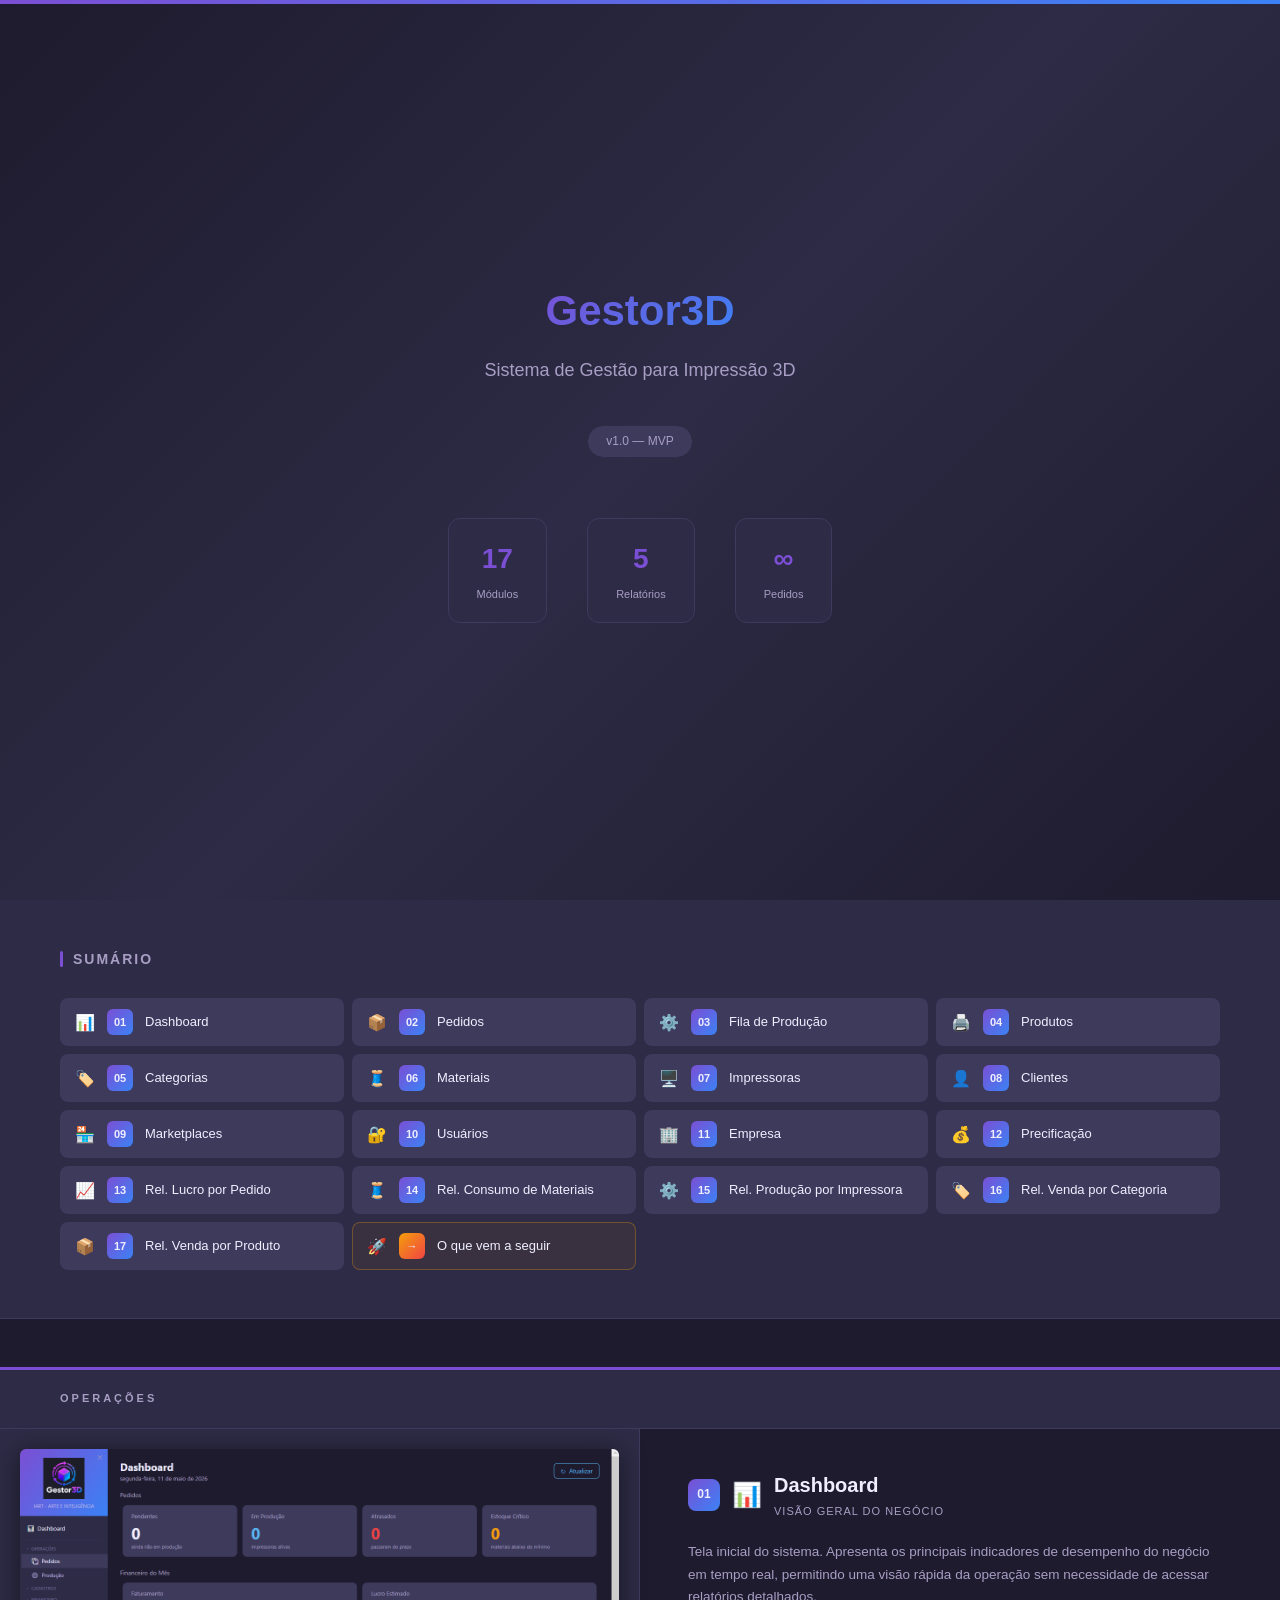
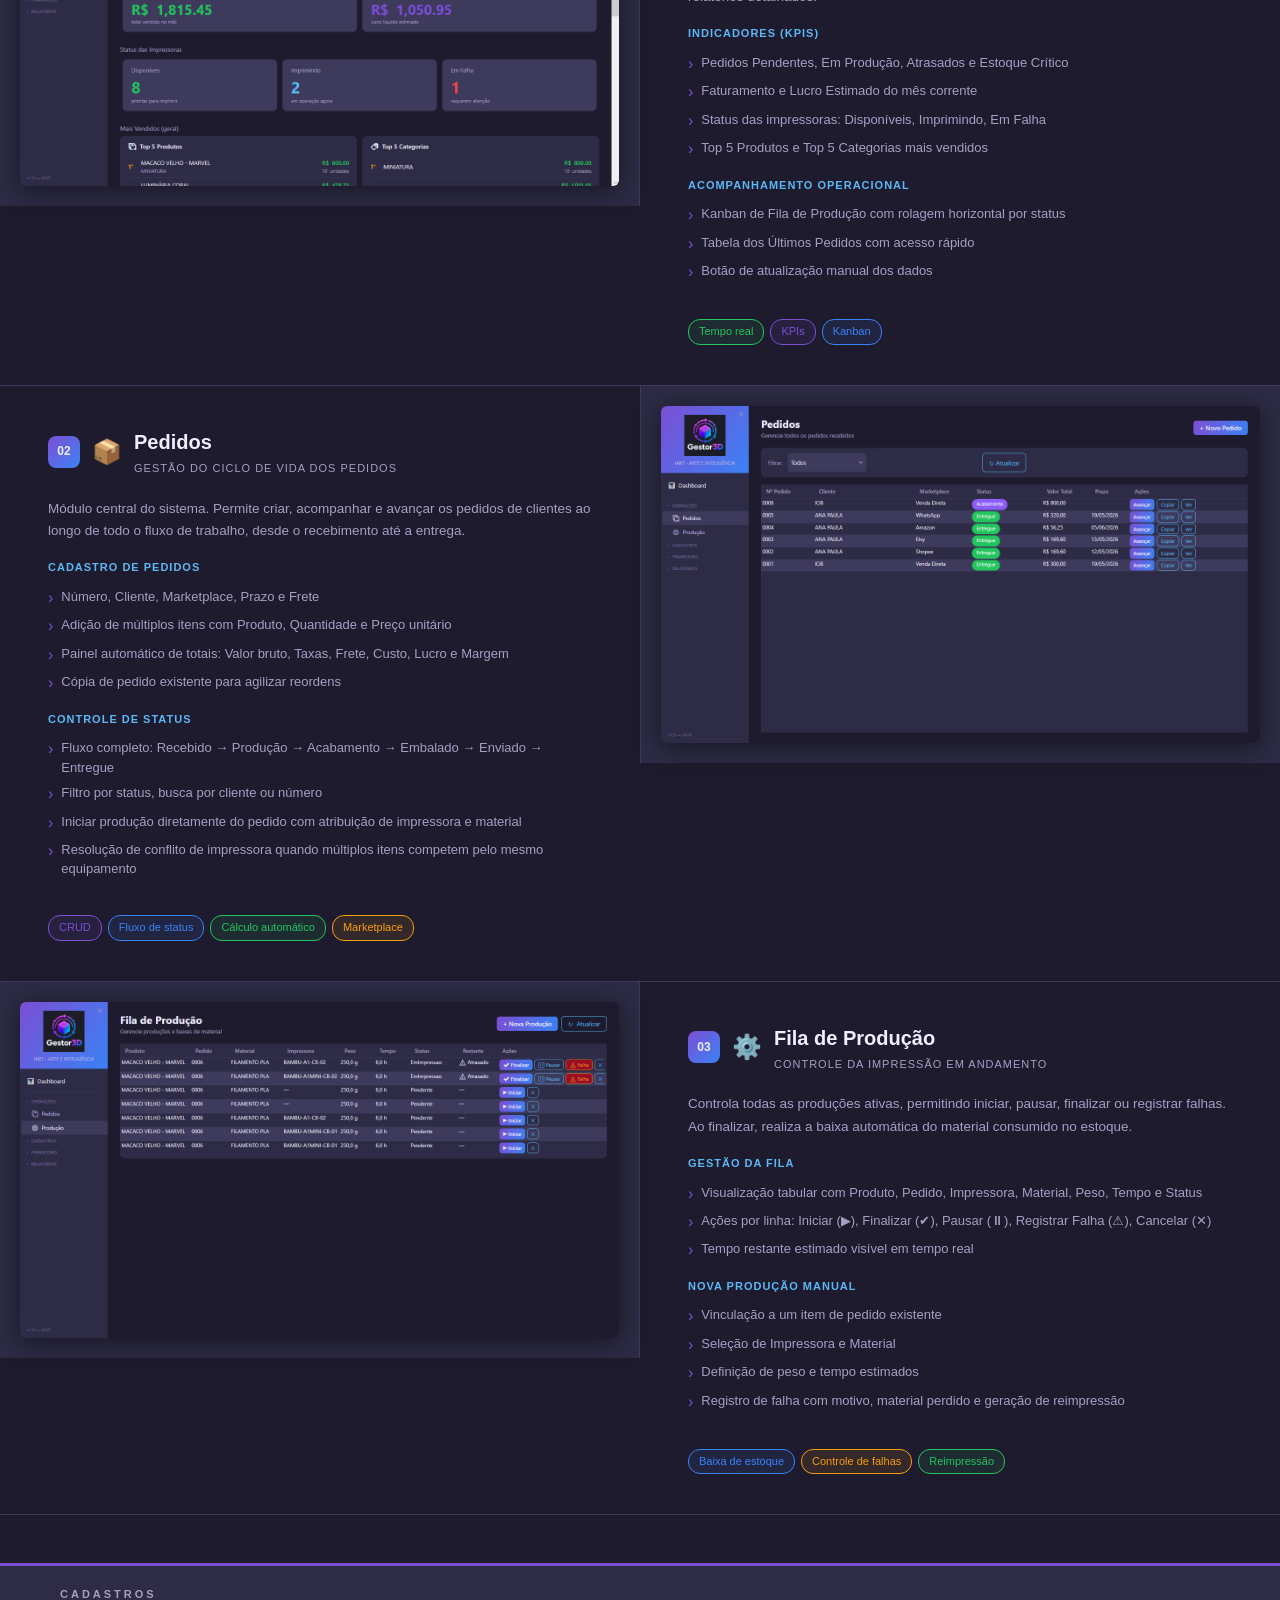
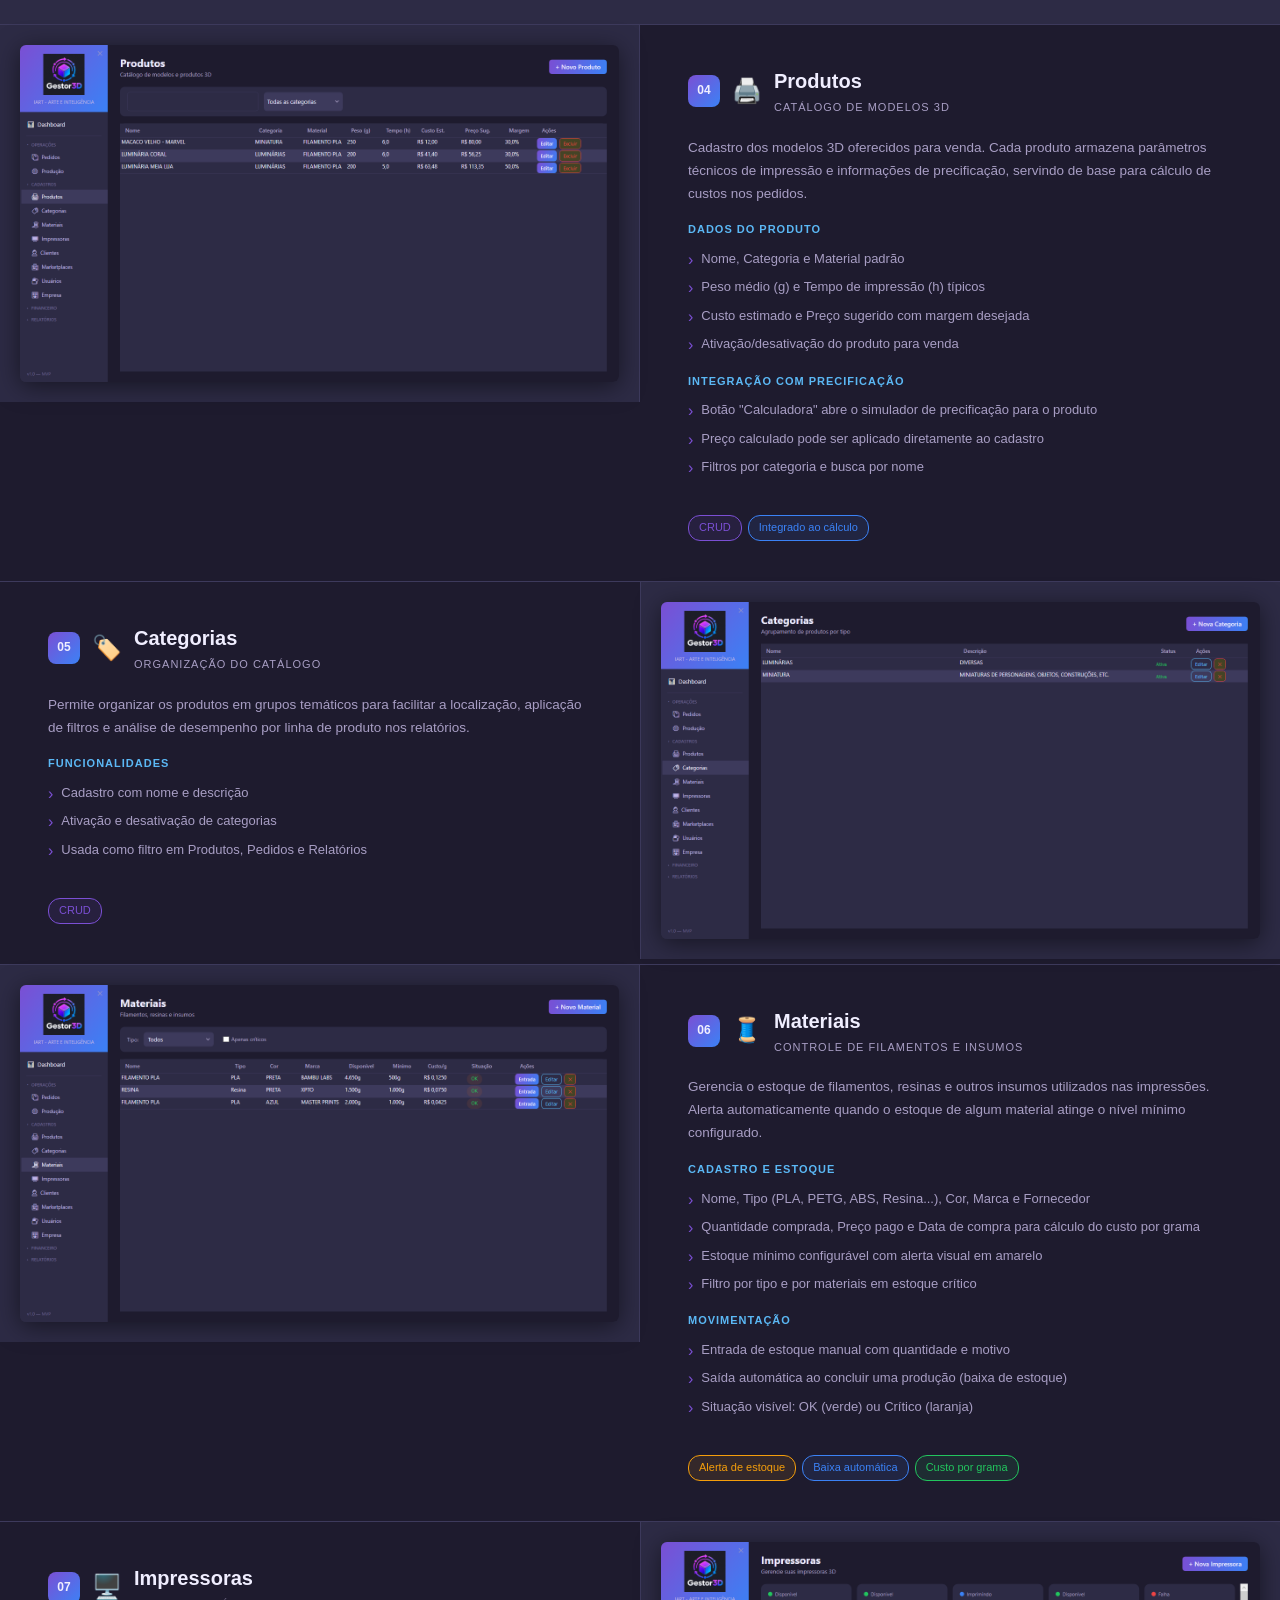
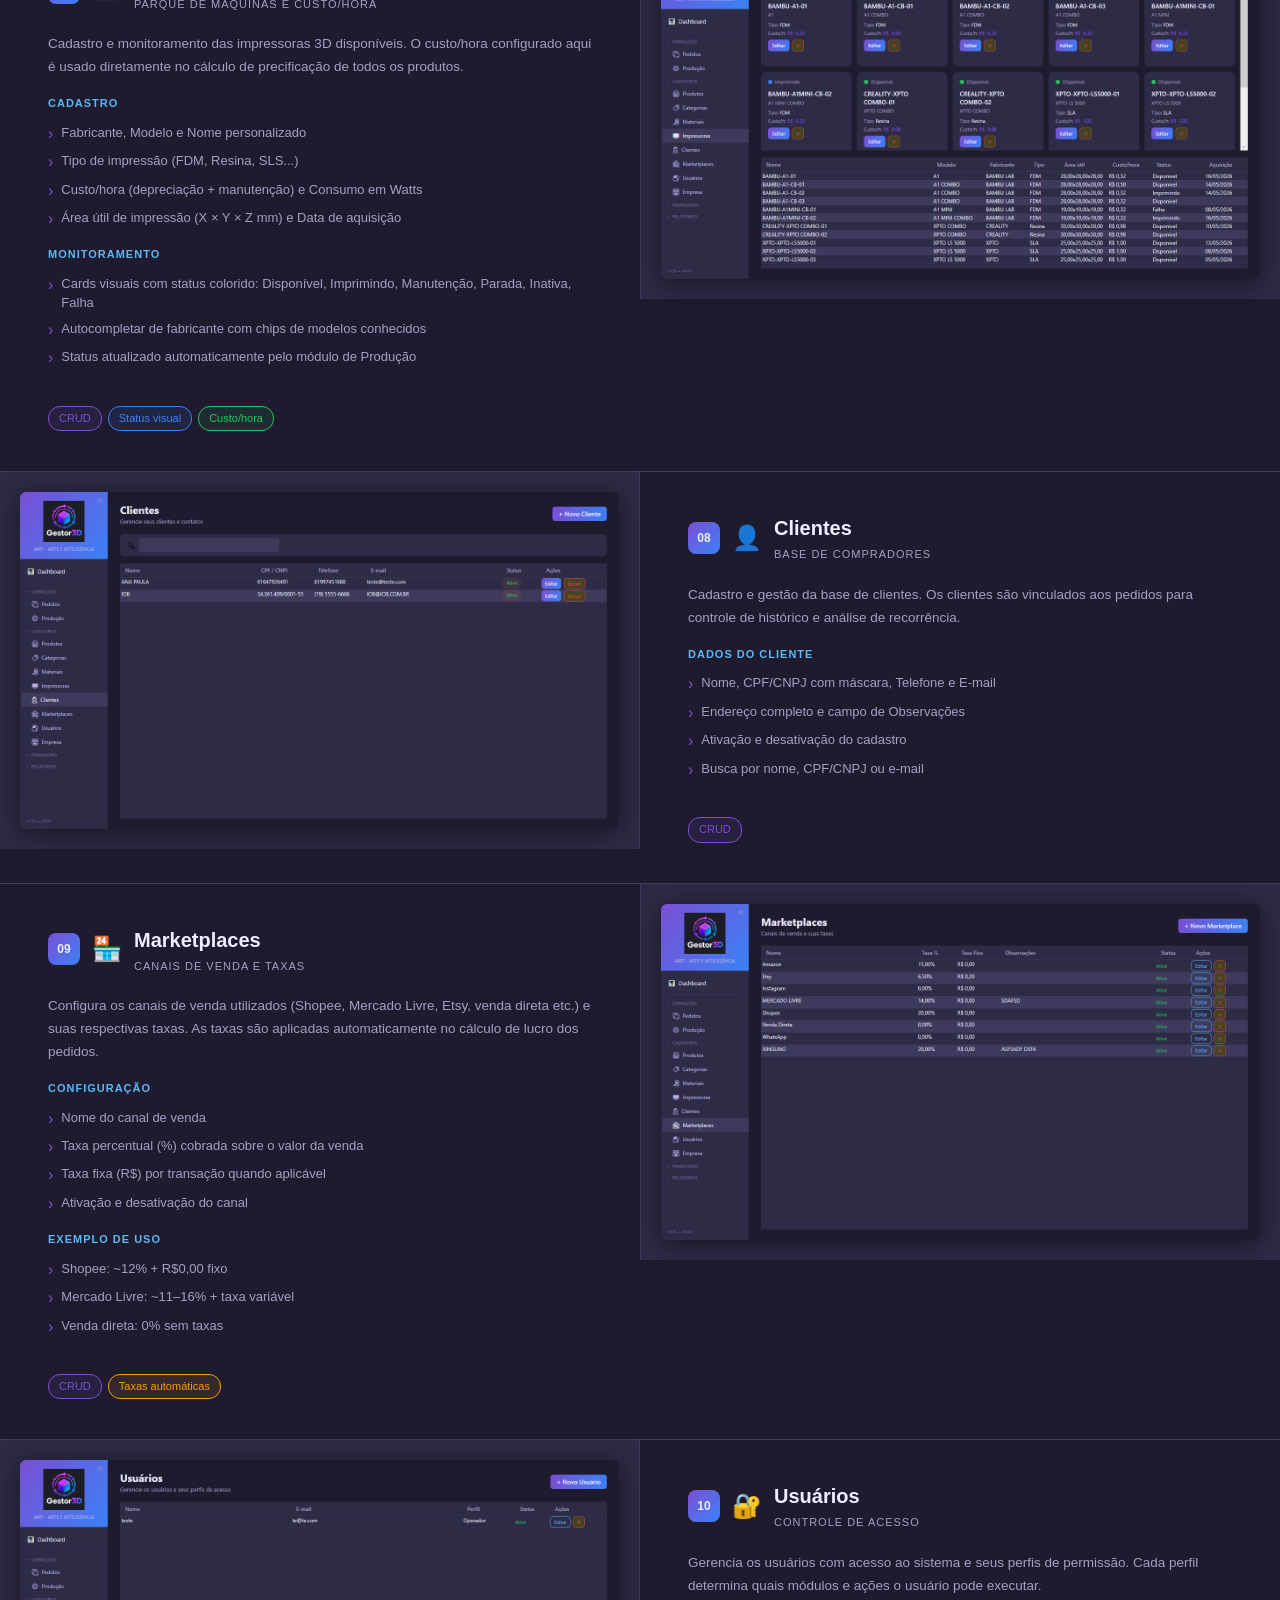
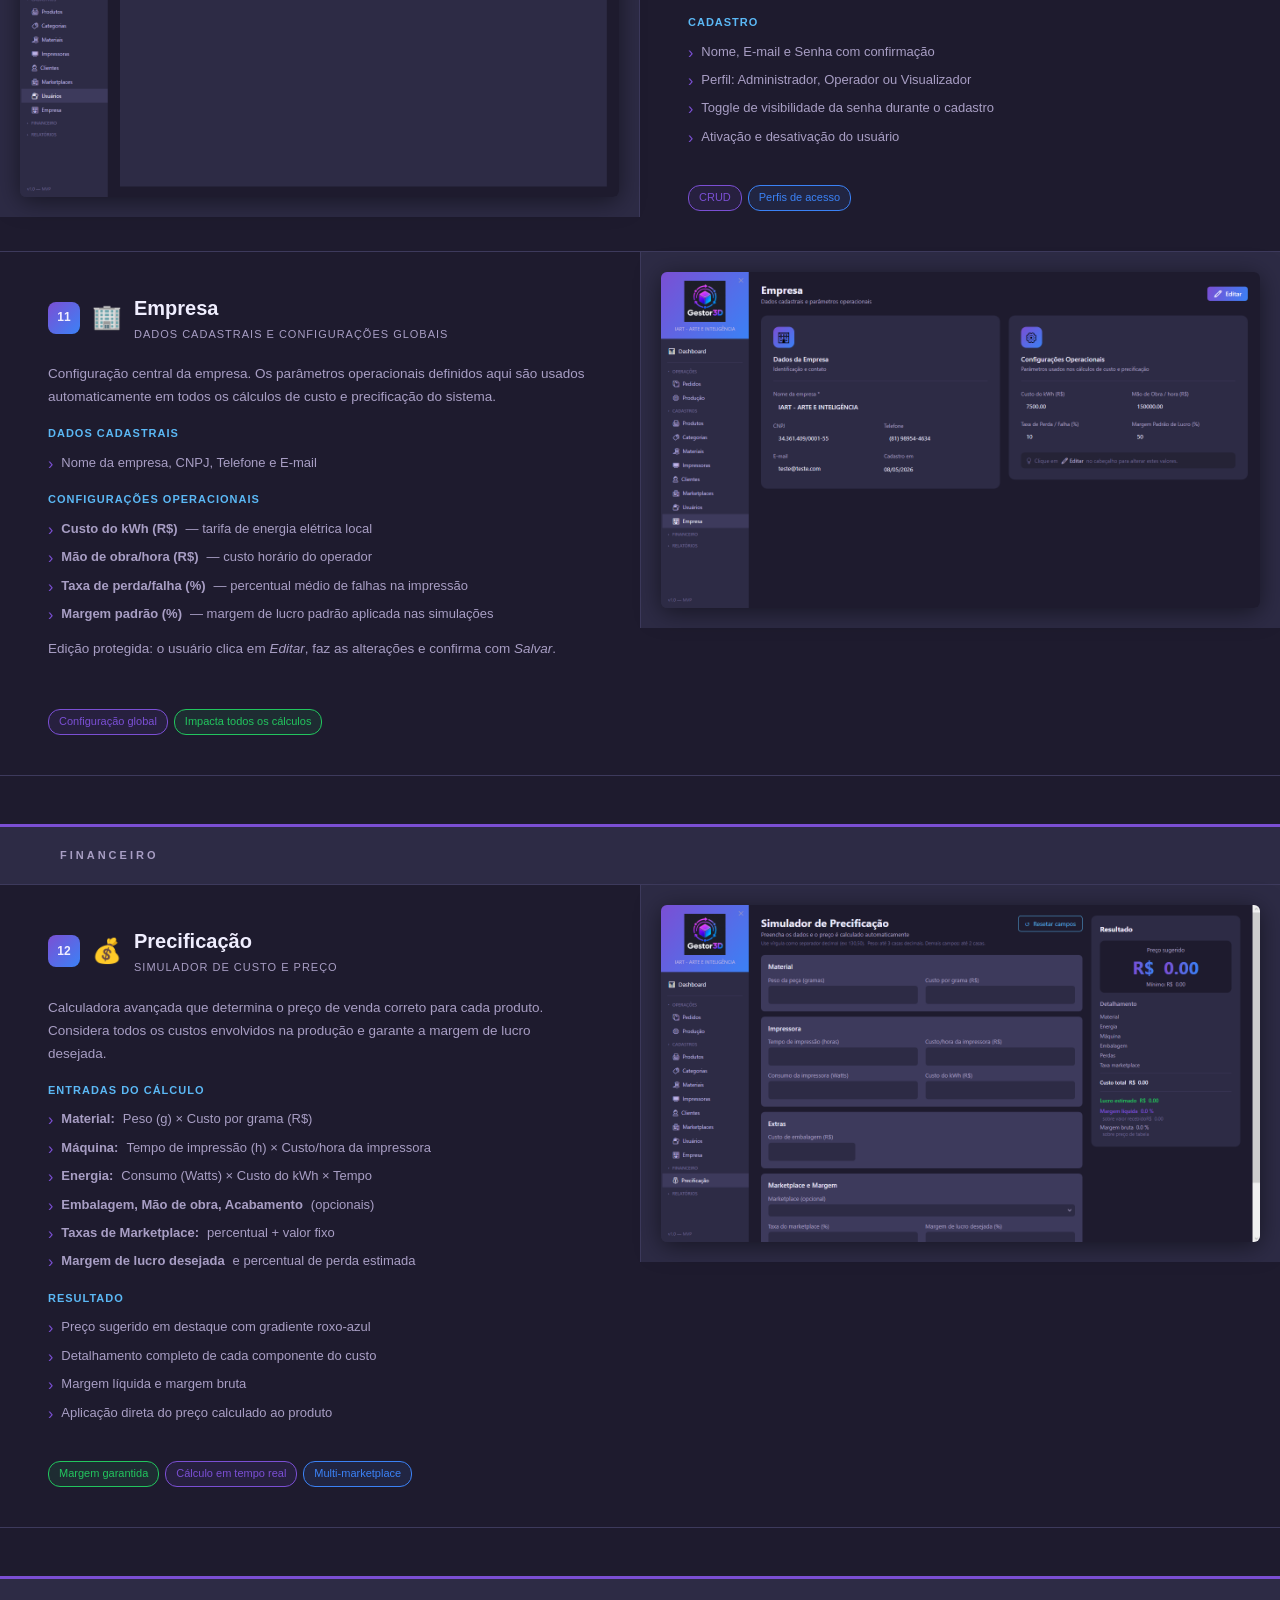
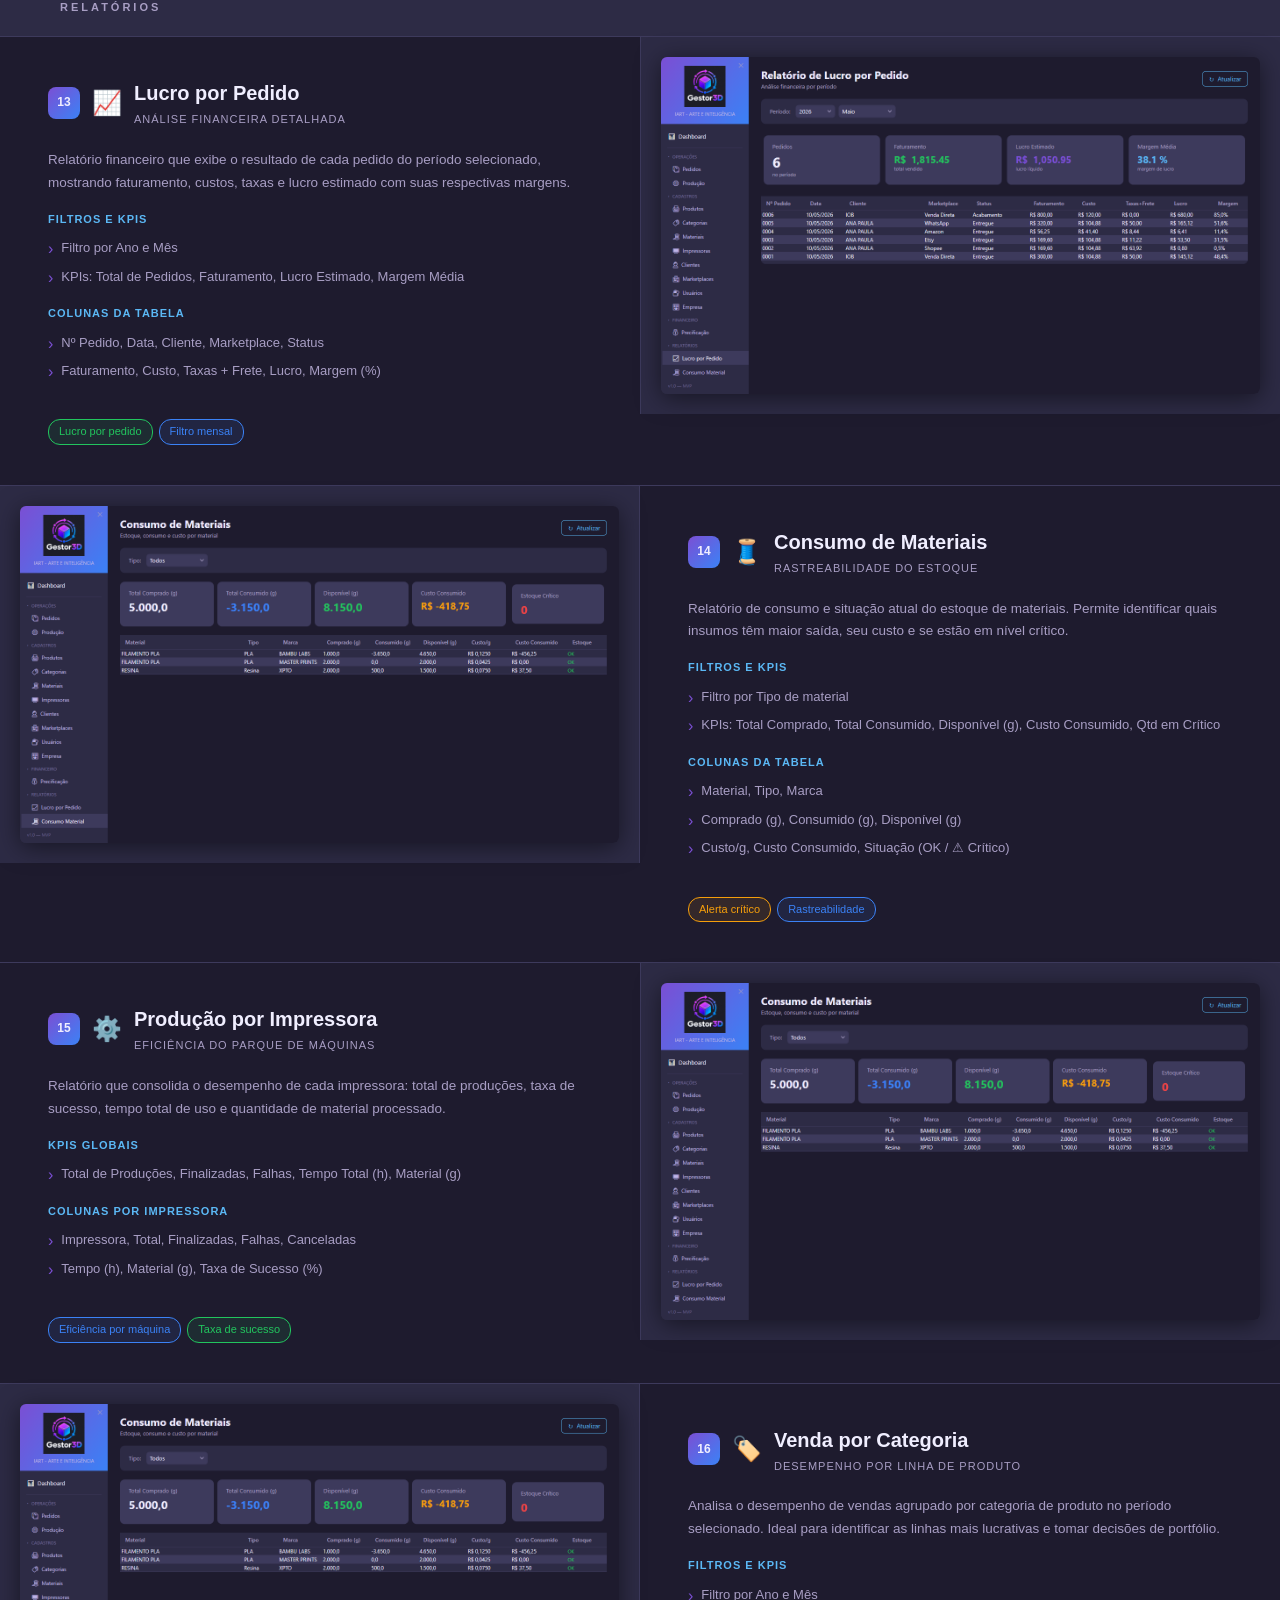
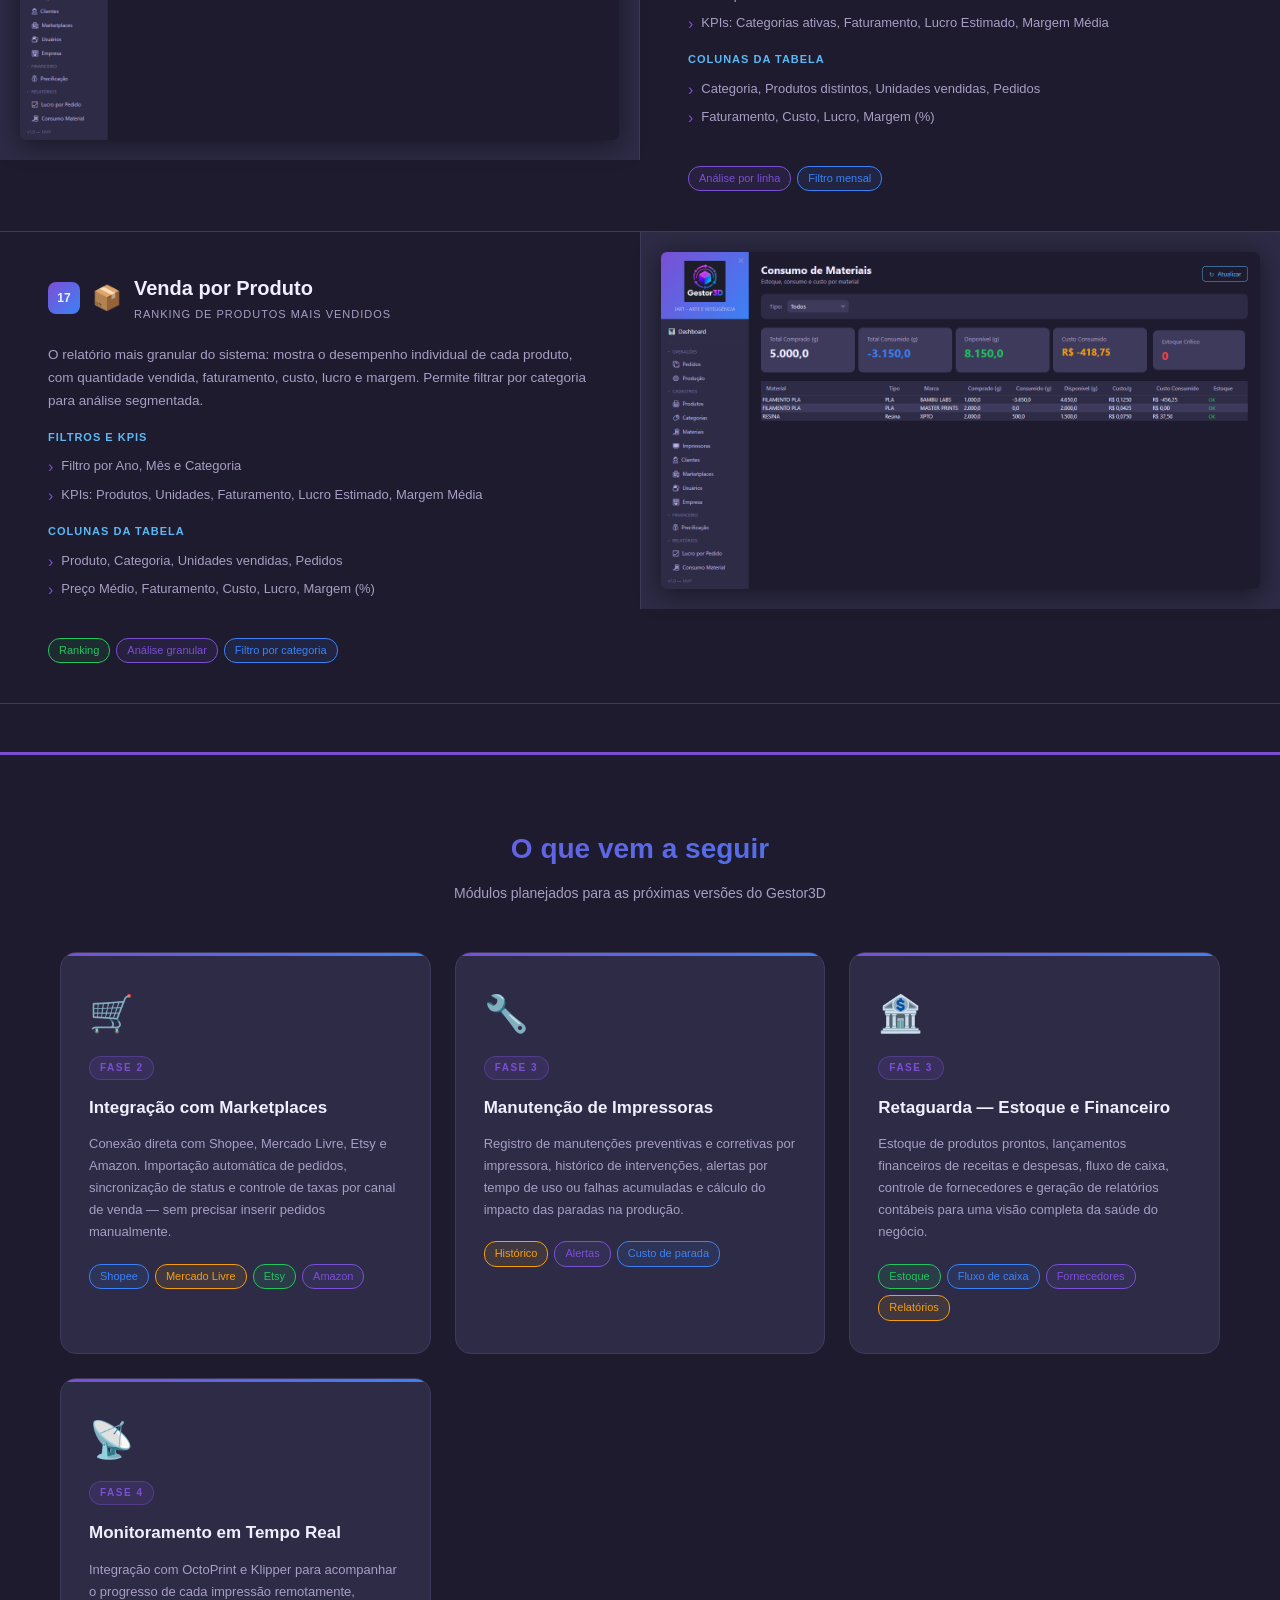
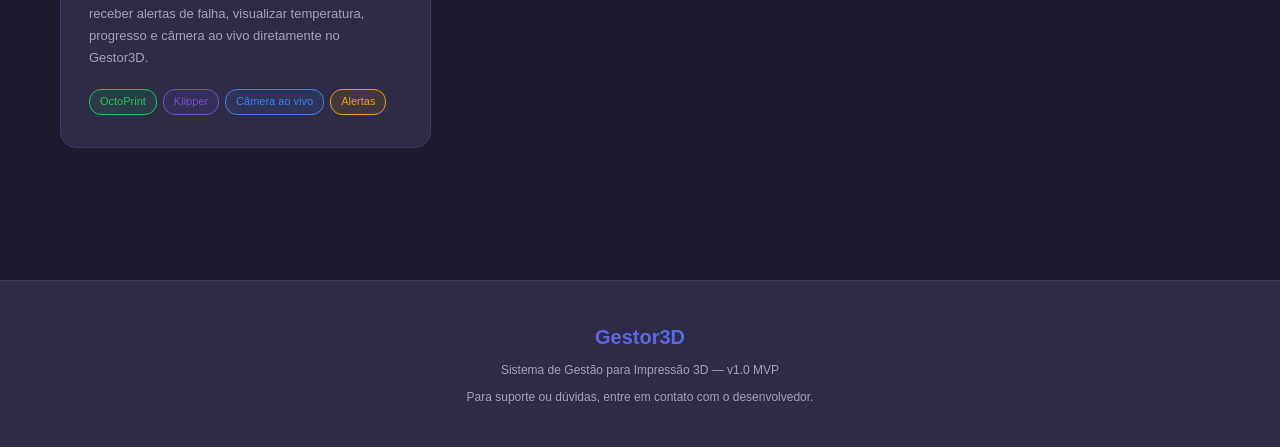
==== index.html @ da64be9b "Mudança do nome" ====
<!DOCTYPE html>
<html lang="pt-BR">
<head>
<meta charset="UTF-8"/>
<meta name="viewport" content="width=device-width, initial-scale=1.0"/>
<title>Manual do Usuário — Gestor3D</title>
<style>
  :root {
    --bg-dark:   #1E1B2E;
    --bg-panel:  #2D2B45;
    --bg-card:   #3D3A5C;
    --primary:   #7B4FD4;
    --secondary: #3B82F6;
    --accent:    #5BB8F5;
    --text:      #F0EEFF;
    --muted:     #A89EC4;
    --success:   #22C55E;
    --warning:   #F59E0B;
    --danger:    #EF4444;
  }
  * { box-sizing: border-box; margin: 0; padding: 0; }
  body {
    background: var(--bg-dark);
    color: var(--text);
    font-family: 'Segoe UI', Tahoma, Geneva, Verdana, sans-serif;
    font-size: 14px;
    line-height: 1.6;
  }

  /* ── CAPA ── */
  .capa {
    min-height: 100vh;
    display: flex;
    flex-direction: column;
    align-items: center;
    justify-content: center;
    text-align: center;
    background: linear-gradient(135deg, #1E1B2E 0%, #2D2B45 50%, #1E1B2E 100%);
    padding: 60px 40px;
    position: relative;
    overflow: hidden;
  }
  .capa::before {
    content: '';
    position: absolute;
    top: 0; left: 0; right: 0;
    height: 4px;
    background: linear-gradient(90deg, var(--primary), var(--secondary));
  }
  .capa-logo {
    width: 160px;
    margin-bottom: 32px;
    filter: drop-shadow(0 0 24px rgba(123,79,212,0.5));
  }
  .capa h1 {
    font-size: 42px;
    font-weight: 800;
    background: linear-gradient(135deg, var(--primary), var(--secondary));
    -webkit-background-clip: text;
    -webkit-text-fill-color: transparent;
    background-clip: text;
    margin-bottom: 12px;
  }
  .capa .subtitulo {
    font-size: 18px;
    color: var(--muted);
    margin-bottom: 40px;
  }
  .capa .versao {
    display: inline-block;
    background: var(--bg-card);
    border: 1px solid var(--bg-panel);
    padding: 6px 18px;
    border-radius: 20px;
    font-size: 12px;
    color: var(--muted);
    margin-bottom: 60px;
  }
  .capa-info {
    display: flex;
    gap: 40px;
    flex-wrap: wrap;
    justify-content: center;
  }
  .capa-badge {
    background: var(--bg-panel);
    border-radius: 12px;
    padding: 18px 28px;
    text-align: center;
    border: 1px solid var(--bg-card);
  }
  .capa-badge .num { font-size: 28px; font-weight: 800; color: var(--primary); }
  .capa-badge .desc { font-size: 11px; color: var(--muted); margin-top: 4px; }

  /* ── SUMÁRIO ── */
  .sumario {
    background: var(--bg-panel);
    padding: 48px 60px;
    border-bottom: 1px solid var(--bg-card);
  }
  .sumario h2 {
    font-size: 14px;
    letter-spacing: 2px;
    color: var(--muted);
    text-transform: uppercase;
    margin-bottom: 28px;
    display: flex;
    align-items: center;
    gap: 10px;
  }
  .sumario h2::before {
    content: '';
    display: inline-block;
    width: 3px;
    height: 16px;
    background: var(--primary);
    border-radius: 2px;
  }
  .sumario-grid {
    display: grid;
    grid-template-columns: repeat(auto-fill, minmax(280px, 1fr));
    gap: 8px;
  }
  .sumario-item {
    display: flex;
    align-items: center;
    gap: 12px;
    padding: 10px 14px;
    border-radius: 8px;
    background: var(--bg-card);
    text-decoration: none;
    color: var(--text);
    font-size: 13px;
    transition: background 0.15s;
    border: 1px solid transparent;
  }
  .sumario-item:hover {
    background: #4A3F7A;
    border-color: var(--primary);
  }
  .sumario-proximo {
    border-color: rgba(245,158,11,0.3);
    background: rgba(245,158,11,0.06);
  }
  .sumario-proximo:hover {
    background: rgba(245,158,11,0.15);
    border-color: var(--warning);
  }
  .sumario-item .num {
    background: linear-gradient(135deg, var(--primary), var(--secondary));
    width: 26px; height: 26px;
    border-radius: 6px;
    display: flex;
    align-items: center;
    justify-content: center;
    font-size: 11px;
    font-weight: 700;
    flex-shrink: 0;
  }
  .sumario-item .icone { font-size: 16px; flex-shrink: 0; }

  /* ── SEÇÃO ── */
  .secao-titulo {
    background: var(--bg-panel);
    padding: 20px 60px;
    border-bottom: 1px solid var(--bg-card);
    border-top: 3px solid var(--primary);
    margin-top: 48px;
  }
  .secao-titulo h2 {
    font-size: 11px;
    letter-spacing: 3px;
    color: var(--muted);
    text-transform: uppercase;
  }

  /* ── MÓDULO ── */
  .modulo {
    display: grid;
    grid-template-columns: 1fr 1fr;
    gap: 0;
    border-bottom: 1px solid var(--bg-card);
    align-items: start;
  }
  .modulo:nth-child(even) {
    grid-template-columns: 1fr 1fr;
  }
  .modulo:nth-child(even) .modulo-img  { order: -1; }
  .modulo:nth-child(even) .modulo-desc { order: 1; }

  .modulo-desc {
    padding: 40px 48px;
    display: flex;
    flex-direction: column;
    justify-content: flex-start;
    background: var(--bg-dark);
  }
  .modulo-header {
    display: flex;
    align-items: center;
    gap: 12px;
    margin-bottom: 20px;
  }
  .modulo-num {
    background: linear-gradient(135deg, var(--primary), var(--secondary));
    width: 32px; height: 32px;
    border-radius: 8px;
    display: flex;
    align-items: center;
    justify-content: center;
    font-size: 12px;
    font-weight: 800;
    flex-shrink: 0;
  }
  .modulo-icone { font-size: 24px; }
  .modulo-titulo {
    font-size: 20px;
    font-weight: 700;
    color: var(--text);
  }
  .modulo-sub {
    font-size: 11px;
    color: var(--muted);
    letter-spacing: 1px;
    text-transform: uppercase;
    margin-top: 2px;
  }

  .desc-bloco { margin-bottom: 20px; }
  .desc-bloco p {
    color: var(--muted);
    font-size: 13.5px;
    line-height: 1.7;
    margin-bottom: 12px;
  }
  .desc-bloco h4 {
    font-size: 11px;
    letter-spacing: 1px;
    text-transform: uppercase;
    color: var(--accent);
    margin-bottom: 10px;
    margin-top: 16px;
  }
  .funcionalidades {
    display: flex;
    flex-direction: column;
    gap: 6px;
  }
  .func-item {
    display: flex;
    align-items: flex-start;
    gap: 8px;
    font-size: 13px;
    color: var(--muted);
    line-height: 1.5;
  }
  .func-item::before {
    content: '›';
    color: var(--primary);
    font-size: 16px;
    flex-shrink: 0;
    line-height: 1.4;
  }
  .tags {
    display: flex;
    flex-wrap: wrap;
    gap: 6px;
    margin-top: 16px;
  }
  .tag {
    background: var(--bg-card);
    border: 1px solid var(--bg-panel);
    padding: 3px 10px;
    border-radius: 12px;
    font-size: 11px;
    color: var(--muted);
  }
  .tag.verde { border-color: var(--success); color: var(--success); background: rgba(34,197,94,0.1); }
  .tag.roxo  { border-color: var(--primary); color: var(--primary); background: rgba(123,79,212,0.1); }
  .tag.azul  { border-color: var(--secondary); color: var(--secondary); background: rgba(59,130,246,0.1); }
  .tag.laranja { border-color: var(--warning); color: var(--warning); background: rgba(245,158,11,0.1); }

  .modulo-img {
    background: var(--bg-panel);
    display: flex;
    align-items: flex-start;
    justify-content: center;
    border-left: 1px solid var(--bg-card);
    position: relative;
    padding: 20px;
  }
  .modulo:nth-child(even) .modulo-img {
    border-left: none;
    border-right: 1px solid var(--bg-card);
  }
  .modulo-img img {
    width: 100%;
    height: auto;
    display: block;
    border-radius: 6px;
    box-shadow: 0 4px 24px rgba(0,0,0,0.5);
    transition: transform 0.3s;
  }
  .modulo-img:hover img { transform: scale(1.02); }
  .modulo-img .placeholder {
    display: flex;
    flex-direction: column;
    align-items: center;
    gap: 12px;
    color: var(--muted);
    font-size: 13px;
    padding: 40px;
    text-align: center;
  }
  .modulo-img .placeholder .icon { font-size: 48px; }

  /* ── PRÓXIMOS MÓDULOS ── */
  .roadmap {
    padding: 72px 60px;
    background: var(--bg-dark);
    border-top: 3px solid var(--primary);
    margin-top: 48px;
  }
  .roadmap-header {
    text-align: center;
    margin-bottom: 48px;
  }
  .roadmap-header h2 {
    font-size: 28px;
    font-weight: 800;
    background: linear-gradient(135deg, var(--primary), var(--secondary));
    -webkit-background-clip: text;
    -webkit-text-fill-color: transparent;
    background-clip: text;
    margin-bottom: 10px;
  }
  .roadmap-header p {
    color: var(--muted);
    font-size: 14px;
  }
  .roadmap-grid {
    display: grid;
    grid-template-columns: repeat(auto-fill, minmax(320px, 1fr));
    gap: 24px;
    max-width: 1400px;
    margin: 0 auto;
  }
  .roadmap-card {
    background: var(--bg-panel);
    border: 1px solid var(--bg-card);
    border-radius: 16px;
    padding: 32px 28px;
    position: relative;
    overflow: hidden;
    transition: border-color 0.2s, transform 0.2s;
  }
  .roadmap-card::before {
    content: '';
    position: absolute;
    top: 0; left: 0; right: 0;
    height: 3px;
    background: linear-gradient(90deg, var(--primary), var(--secondary));
  }
  .roadmap-card:hover {
    border-color: var(--primary);
    transform: translateY(-3px);
  }
  .roadmap-icon {
    font-size: 36px;
    margin-bottom: 12px;
  }
  .roadmap-fase {
    display: inline-block;
    background: rgba(123,79,212,0.15);
    border: 1px solid rgba(123,79,212,0.4);
    color: var(--primary);
    font-size: 10px;
    font-weight: 700;
    letter-spacing: 1.5px;
    text-transform: uppercase;
    padding: 3px 10px;
    border-radius: 20px;
    margin-bottom: 14px;
  }
  .roadmap-card h3 {
    font-size: 17px;
    font-weight: 700;
    color: var(--text);
    margin-bottom: 12px;
  }
  .roadmap-card p {
    color: var(--muted);
    font-size: 13px;
    line-height: 1.7;
    margin-bottom: 20px;
  }
  .roadmap-tags {
    display: flex;
    flex-wrap: wrap;
    gap: 6px;
  }

  /* ── RODAPÉ ── */
  footer {
    background: var(--bg-panel);
    text-align: center;
    padding: 40px;
    color: var(--muted);
    font-size: 12px;
    border-top: 1px solid var(--bg-card);
    margin-top: 60px;
  }
  footer .grad {
    font-size: 20px;
    font-weight: 800;
    background: linear-gradient(135deg, var(--primary), var(--secondary));
    -webkit-background-clip: text;
    -webkit-text-fill-color: transparent;
    background-clip: text;
    margin-bottom: 8px;
  }

  /* Âncoras */
  .anchor { scroll-margin-top: 20px; }

  @media (max-width: 900px) {
    .modulo, .modulo:nth-child(even) {
      grid-template-columns: 1fr;
    }
    .modulo-img { min-height: 280px; }
    .modulo:nth-child(even) .modulo-img { order: 0; border: none; border-bottom: 1px solid var(--bg-card); }
    .sumario { padding: 32px 24px; }
    .modulo-desc { padding: 28px 24px; }
    .secao-titulo { padding: 16px 24px; }
  }
</style>
</head>
<body>

<!-- ══════════════════════════════════
     CAPA
══════════════════════════════════════ -->
<section class="capa">
  <img class="capa-logo"
       src="Gestor3D.UI\Assets\Imagens\logo_sistema.png"
       onerror="this.style.display='none'"
       alt="Gestor3D"/>
  <h1>Gestor3D</h1>
  <p class="subtitulo">Sistema de Gestão para Impressão 3D</p>
  <span class="versao">v1.0 — MVP</span>
  <div class="capa-info">
    <div class="capa-badge"><div class="num">17</div><div class="desc">Módulos</div></div>
    <div class="capa-badge"><div class="num">5</div><div class="desc">Relatórios</div></div>
    <div class="capa-badge"><div class="num">∞</div><div class="desc">Pedidos</div></div>
  </div>
</section>

<!-- ══════════════════════════════════
     SUMÁRIO
══════════════════════════════════════ -->
<nav class="sumario">
  <h2>Sumário</h2>
  <div class="sumario-grid">
    <a class="sumario-item" href="#dashboard">    <span class="icone">📊</span><span class="num">01</span>Dashboard</a>
    <a class="sumario-item" href="#pedidos">      <span class="icone">📦</span><span class="num">02</span>Pedidos</a>
    <a class="sumario-item" href="#producao">     <span class="icone">⚙️</span><span class="num">03</span>Fila de Produção</a>
    <a class="sumario-item" href="#produtos">     <span class="icone">🖨️</span><span class="num">04</span>Produtos</a>
    <a class="sumario-item" href="#categorias">   <span class="icone">🏷️</span><span class="num">05</span>Categorias</a>
    <a class="sumario-item" href="#materiais">    <span class="icone">🧵</span><span class="num">06</span>Materiais</a>
    <a class="sumario-item" href="#impressoras">  <span class="icone">🖥️</span><span class="num">07</span>Impressoras</a>
    <a class="sumario-item" href="#clientes">     <span class="icone">👤</span><span class="num">08</span>Clientes</a>
    <a class="sumario-item" href="#marketplaces"> <span class="icone">🏪</span><span class="num">09</span>Marketplaces</a>
    <a class="sumario-item" href="#usuarios">     <span class="icone">🔐</span><span class="num">10</span>Usuários</a>
    <a class="sumario-item" href="#empresa">      <span class="icone">🏢</span><span class="num">11</span>Empresa</a>
    <a class="sumario-item" href="#precificacao"> <span class="icone">💰</span><span class="num">12</span>Precificação</a>
    <a class="sumario-item" href="#rel-lucro">    <span class="icone">📈</span><span class="num">13</span>Rel. Lucro por Pedido</a>
    <a class="sumario-item" href="#rel-materiais"><span class="icone">🧵</span><span class="num">14</span>Rel. Consumo de Materiais</a>
    <a class="sumario-item" href="#rel-producao"> <span class="icone">⚙️</span><span class="num">15</span>Rel. Produção por Impressora</a>
    <a class="sumario-item" href="#rel-categoria"><span class="icone">🏷️</span><span class="num">16</span>Rel. Venda por Categoria</a>
    <a class="sumario-item" href="#rel-produto">  <span class="icone">📦</span><span class="num">17</span>Rel. Venda por Produto</a>
    <a class="sumario-item sumario-proximo" href="#proximos"><span class="icone">🚀</span><span class="num" style="background:linear-gradient(135deg,#F59E0B,#EF4444)">→</span>O que vem a seguir</a>
  </div>
</nav>

<!-- ══════════════════════════════════
     OPERAÇÕES
══════════════════════════════════════ -->
<div class="secao-titulo"><h2>Operações</h2></div>

<!-- 01 Dashboard -->
<article class="modulo anchor" id="dashboard">
  <div class="modulo-desc">
    <div class="modulo-header">
      <span class="modulo-num">01</span>
      <span class="modulo-icone">📊</span>
      <div><div class="modulo-titulo">Dashboard</div><div class="modulo-sub">Visão geral do negócio</div></div>
    </div>
    <div class="desc-bloco">
      <p>Tela inicial do sistema. Apresenta os principais indicadores de desempenho do negócio em tempo real, permitindo uma visão rápida da operação sem necessidade de acessar relatórios detalhados.</p>
      <h4>Indicadores (KPIs)</h4>
      <div class="funcionalidades">
        <div class="func-item">Pedidos Pendentes, Em Produção, Atrasados e Estoque Crítico</div>
        <div class="func-item">Faturamento e Lucro Estimado do mês corrente</div>
        <div class="func-item">Status das impressoras: Disponíveis, Imprimindo, Em Falha</div>
        <div class="func-item">Top 5 Produtos e Top 5 Categorias mais vendidos</div>
      </div>
      <h4>Acompanhamento Operacional</h4>
      <div class="funcionalidades">
        <div class="func-item">Kanban de Fila de Produção com rolagem horizontal por status</div>
        <div class="func-item">Tabela dos Últimos Pedidos com acesso rápido</div>
        <div class="func-item">Botão de atualização manual dos dados</div>
      </div>
    </div>
    <div class="tags">
      <span class="tag verde">Tempo real</span>
      <span class="tag roxo">KPIs</span>
      <span class="tag azul">Kanban</span>
    </div>
  </div>
  <div class="modulo-img">
    <img src="_screenshots/01_dashboard.png" alt="Dashboard" loading="lazy"
         onerror="this.parentElement.innerHTML='<div class=placeholder><div class=icon>📊</div><span>Dashboard</span></div>'"/>
  </div>
</article>

<!-- 02 Pedidos -->
<article class="modulo anchor" id="pedidos">
  <div class="modulo-desc">
    <div class="modulo-header">
      <span class="modulo-num">02</span>
      <span class="modulo-icone">📦</span>
      <div><div class="modulo-titulo">Pedidos</div><div class="modulo-sub">Gestão do ciclo de vida dos pedidos</div></div>
    </div>
    <div class="desc-bloco">
      <p>Módulo central do sistema. Permite criar, acompanhar e avançar os pedidos de clientes ao longo de todo o fluxo de trabalho, desde o recebimento até a entrega.</p>
      <h4>Cadastro de Pedidos</h4>
      <div class="funcionalidades">
        <div class="func-item">Número, Cliente, Marketplace, Prazo e Frete</div>
        <div class="func-item">Adição de múltiplos itens com Produto, Quantidade e Preço unitário</div>
        <div class="func-item">Painel automático de totais: Valor bruto, Taxas, Frete, Custo, Lucro e Margem</div>
        <div class="func-item">Cópia de pedido existente para agilizar reordens</div>
      </div>
      <h4>Controle de Status</h4>
      <div class="funcionalidades">
        <div class="func-item">Fluxo completo: Recebido → Produção → Acabamento → Embalado → Enviado → Entregue</div>
        <div class="func-item">Filtro por status, busca por cliente ou número</div>
        <div class="func-item">Iniciar produção diretamente do pedido com atribuição de impressora e material</div>
        <div class="func-item">Resolução de conflito de impressora quando múltiplos itens competem pelo mesmo equipamento</div>
      </div>
    </div>
    <div class="tags">
      <span class="tag roxo">CRUD</span>
      <span class="tag azul">Fluxo de status</span>
      <span class="tag verde">Cálculo automático</span>
      <span class="tag laranja">Marketplace</span>
    </div>
  </div>
  <div class="modulo-img">
    <img src="_screenshots/02_pedidos.png" alt="Pedidos" loading="lazy"
         onerror="this.parentElement.innerHTML='<div class=placeholder><div class=icon>📦</div><span>Pedidos</span></div>'"/>
  </div>
</article>

<!-- 03 Produção -->
<article class="modulo anchor" id="producao">
  <div class="modulo-desc">
    <div class="modulo-header">
      <span class="modulo-num">03</span>
      <span class="modulo-icone">⚙️</span>
      <div><div class="modulo-titulo">Fila de Produção</div><div class="modulo-sub">Controle da impressão em andamento</div></div>
    </div>
    <div class="desc-bloco">
      <p>Controla todas as produções ativas, permitindo iniciar, pausar, finalizar ou registrar falhas. Ao finalizar, realiza a baixa automática do material consumido no estoque.</p>
      <h4>Gestão da Fila</h4>
      <div class="funcionalidades">
        <div class="func-item">Visualização tabular com Produto, Pedido, Impressora, Material, Peso, Tempo e Status</div>
        <div class="func-item">Ações por linha: Iniciar (▶), Finalizar (✔), Pausar (⏸), Registrar Falha (⚠), Cancelar (✕)</div>
        <div class="func-item">Tempo restante estimado visível em tempo real</div>
      </div>
      <h4>Nova Produção Manual</h4>
      <div class="funcionalidades">
        <div class="func-item">Vinculação a um item de pedido existente</div>
        <div class="func-item">Seleção de Impressora e Material</div>
        <div class="func-item">Definição de peso e tempo estimados</div>
        <div class="func-item">Registro de falha com motivo, material perdido e geração de reimpressão</div>
      </div>
    </div>
    <div class="tags">
      <span class="tag azul">Baixa de estoque</span>
      <span class="tag laranja">Controle de falhas</span>
      <span class="tag verde">Reimpressão</span>
    </div>
  </div>
  <div class="modulo-img">
    <img src="_screenshots/03_producao.png" alt="Produção" loading="lazy"
         onerror="this.parentElement.innerHTML='<div class=placeholder><div class=icon>⚙️</div><span>Fila de Produção</span></div>'"/>
  </div>
</article>

<!-- ══════════════════════════════════
     CADASTROS
══════════════════════════════════════ -->
<div class="secao-titulo"><h2>Cadastros</h2></div>

<!-- 04 Produtos -->
<article class="modulo anchor" id="produtos">
  <div class="modulo-desc">
    <div class="modulo-header">
      <span class="modulo-num">04</span>
      <span class="modulo-icone">🖨️</span>
      <div><div class="modulo-titulo">Produtos</div><div class="modulo-sub">Catálogo de modelos 3D</div></div>
    </div>
    <div class="desc-bloco">
      <p>Cadastro dos modelos 3D oferecidos para venda. Cada produto armazena parâmetros técnicos de impressão e informações de precificação, servindo de base para cálculo de custos nos pedidos.</p>
      <h4>Dados do Produto</h4>
      <div class="funcionalidades">
        <div class="func-item">Nome, Categoria e Material padrão</div>
        <div class="func-item">Peso médio (g) e Tempo de impressão (h) típicos</div>
        <div class="func-item">Custo estimado e Preço sugerido com margem desejada</div>
        <div class="func-item">Ativação/desativação do produto para venda</div>
      </div>
      <h4>Integração com Precificação</h4>
      <div class="funcionalidades">
        <div class="func-item">Botão "Calculadora" abre o simulador de precificação para o produto</div>
        <div class="func-item">Preço calculado pode ser aplicado diretamente ao cadastro</div>
        <div class="func-item">Filtros por categoria e busca por nome</div>
      </div>
    </div>
    <div class="tags">
      <span class="tag roxo">CRUD</span>
      <span class="tag azul">Integrado ao cálculo</span>
    </div>
  </div>
  <div class="modulo-img">
    <img src="_screenshots/04_produtos.png" alt="Produtos" loading="lazy"
         onerror="this.parentElement.innerHTML='<div class=placeholder><div class=icon>🖨️</div><span>Produtos</span></div>'"/>
  </div>
</article>

<!-- 05 Categorias -->
<article class="modulo anchor" id="categorias">
  <div class="modulo-desc">
    <div class="modulo-header">
      <span class="modulo-num">05</span>
      <span class="modulo-icone">🏷️</span>
      <div><div class="modulo-titulo">Categorias</div><div class="modulo-sub">Organização do catálogo</div></div>
    </div>
    <div class="desc-bloco">
      <p>Permite organizar os produtos em grupos temáticos para facilitar a localização, aplicação de filtros e análise de desempenho por linha de produto nos relatórios.</p>
      <h4>Funcionalidades</h4>
      <div class="funcionalidades">
        <div class="func-item">Cadastro com nome e descrição</div>
        <div class="func-item">Ativação e desativação de categorias</div>
        <div class="func-item">Usada como filtro em Produtos, Pedidos e Relatórios</div>
      </div>
    </div>
    <div class="tags">
      <span class="tag roxo">CRUD</span>
    </div>
  </div>
  <div class="modulo-img">
    <img src="_screenshots/05_categorias.png" alt="Categorias" loading="lazy"
         onerror="this.parentElement.innerHTML='<div class=placeholder><div class=icon>🏷️</div><span>Categorias</span></div>'"/>
  </div>
</article>

<!-- 06 Materiais -->
<article class="modulo anchor" id="materiais">
  <div class="modulo-desc">
    <div class="modulo-header">
      <span class="modulo-num">06</span>
      <span class="modulo-icone">🧵</span>
      <div><div class="modulo-titulo">Materiais</div><div class="modulo-sub">Controle de filamentos e insumos</div></div>
    </div>
    <div class="desc-bloco">
      <p>Gerencia o estoque de filamentos, resinas e outros insumos utilizados nas impressões. Alerta automaticamente quando o estoque de algum material atinge o nível mínimo configurado.</p>
      <h4>Cadastro e Estoque</h4>
      <div class="funcionalidades">
        <div class="func-item">Nome, Tipo (PLA, PETG, ABS, Resina...), Cor, Marca e Fornecedor</div>
        <div class="func-item">Quantidade comprada, Preço pago e Data de compra para cálculo do custo por grama</div>
        <div class="func-item">Estoque mínimo configurável com alerta visual em amarelo</div>
        <div class="func-item">Filtro por tipo e por materiais em estoque crítico</div>
      </div>
      <h4>Movimentação</h4>
      <div class="funcionalidades">
        <div class="func-item">Entrada de estoque manual com quantidade e motivo</div>
        <div class="func-item">Saída automática ao concluir uma produção (baixa de estoque)</div>
        <div class="func-item">Situação visível: OK (verde) ou Crítico (laranja)</div>
      </div>
    </div>
    <div class="tags">
      <span class="tag laranja">Alerta de estoque</span>
      <span class="tag azul">Baixa automática</span>
      <span class="tag verde">Custo por grama</span>
    </div>
  </div>
  <div class="modulo-img">
    <img src="_screenshots/06_materiais.png" alt="Materiais" loading="lazy"
         onerror="this.parentElement.innerHTML='<div class=placeholder><div class=icon>🧵</div><span>Materiais</span></div>'"/>
  </div>
</article>

<!-- 07 Impressoras -->
<article class="modulo anchor" id="impressoras">
  <div class="modulo-desc">
    <div class="modulo-header">
      <span class="modulo-num">07</span>
      <span class="modulo-icone">🖥️</span>
      <div><div class="modulo-titulo">Impressoras</div><div class="modulo-sub">Parque de máquinas e custo/hora</div></div>
    </div>
    <div class="desc-bloco">
      <p>Cadastro e monitoramento das impressoras 3D disponíveis. O custo/hora configurado aqui é usado diretamente no cálculo de precificação de todos os produtos.</p>
      <h4>Cadastro</h4>
      <div class="funcionalidades">
        <div class="func-item">Fabricante, Modelo e Nome personalizado</div>
        <div class="func-item">Tipo de impressão (FDM, Resina, SLS...)</div>
        <div class="func-item">Custo/hora (depreciação + manutenção) e Consumo em Watts</div>
        <div class="func-item">Área útil de impressão (X × Y × Z mm) e Data de aquisição</div>
      </div>
      <h4>Monitoramento</h4>
      <div class="funcionalidades">
        <div class="func-item">Cards visuais com status colorido: Disponível, Imprimindo, Manutenção, Parada, Inativa, Falha</div>
        <div class="func-item">Autocompletar de fabricante com chips de modelos conhecidos</div>
        <div class="func-item">Status atualizado automaticamente pelo módulo de Produção</div>
      </div>
    </div>
    <div class="tags">
      <span class="tag roxo">CRUD</span>
      <span class="tag azul">Status visual</span>
      <span class="tag verde">Custo/hora</span>
    </div>
  </div>
  <div class="modulo-img">
    <img src="_screenshots/07_impressoras.png" alt="Impressoras" loading="lazy"
         onerror="this.parentElement.innerHTML='<div class=placeholder><div class=icon>🖥️</div><span>Impressoras</span></div>'"/>
  </div>
</article>

<!-- 08 Clientes -->
<article class="modulo anchor" id="clientes">
  <div class="modulo-desc">
    <div class="modulo-header">
      <span class="modulo-num">08</span>
      <span class="modulo-icone">👤</span>
      <div><div class="modulo-titulo">Clientes</div><div class="modulo-sub">Base de compradores</div></div>
    </div>
    <div class="desc-bloco">
      <p>Cadastro e gestão da base de clientes. Os clientes são vinculados aos pedidos para controle de histórico e análise de recorrência.</p>
      <h4>Dados do Cliente</h4>
      <div class="funcionalidades">
        <div class="func-item">Nome, CPF/CNPJ com máscara, Telefone e E-mail</div>
        <div class="func-item">Endereço completo e campo de Observações</div>
        <div class="func-item">Ativação e desativação do cadastro</div>
        <div class="func-item">Busca por nome, CPF/CNPJ ou e-mail</div>
      </div>
    </div>
    <div class="tags">
      <span class="tag roxo">CRUD</span>
    </div>
  </div>
  <div class="modulo-img">
    <img src="_screenshots/08_clientes.png" alt="Clientes" loading="lazy"
         onerror="this.parentElement.innerHTML='<div class=placeholder><div class=icon>👤</div><span>Clientes</span></div>'"/>
  </div>
</article>

<!-- 09 Marketplaces -->
<article class="modulo anchor" id="marketplaces">
  <div class="modulo-desc">
    <div class="modulo-header">
      <span class="modulo-num">09</span>
      <span class="modulo-icone">🏪</span>
      <div><div class="modulo-titulo">Marketplaces</div><div class="modulo-sub">Canais de venda e taxas</div></div>
    </div>
    <div class="desc-bloco">
      <p>Configura os canais de venda utilizados (Shopee, Mercado Livre, Etsy, venda direta etc.) e suas respectivas taxas. As taxas são aplicadas automaticamente no cálculo de lucro dos pedidos.</p>
      <h4>Configuração</h4>
      <div class="funcionalidades">
        <div class="func-item">Nome do canal de venda</div>
        <div class="func-item">Taxa percentual (%) cobrada sobre o valor da venda</div>
        <div class="func-item">Taxa fixa (R$) por transação quando aplicável</div>
        <div class="func-item">Ativação e desativação do canal</div>
      </div>
      <h4>Exemplo de uso</h4>
      <div class="funcionalidades">
        <div class="func-item">Shopee: ~12% + R$0,00 fixo</div>
        <div class="func-item">Mercado Livre: ~11–16% + taxa variável</div>
        <div class="func-item">Venda direta: 0% sem taxas</div>
      </div>
    </div>
    <div class="tags">
      <span class="tag roxo">CRUD</span>
      <span class="tag laranja">Taxas automáticas</span>
    </div>
  </div>
  <div class="modulo-img">
    <img src="_screenshots/09_marketplaces.png" alt="Marketplaces" loading="lazy"
         onerror="this.parentElement.innerHTML='<div class=placeholder><div class=icon>🏪</div><span>Marketplaces</span></div>'"/>
  </div>
</article>

<!-- 10 Usuários -->
<article class="modulo anchor" id="usuarios">
  <div class="modulo-desc">
    <div class="modulo-header">
      <span class="modulo-num">10</span>
      <span class="modulo-icone">🔐</span>
      <div><div class="modulo-titulo">Usuários</div><div class="modulo-sub">Controle de acesso</div></div>
    </div>
    <div class="desc-bloco">
      <p>Gerencia os usuários com acesso ao sistema e seus perfis de permissão. Cada perfil determina quais módulos e ações o usuário pode executar.</p>
      <h4>Cadastro</h4>
      <div class="funcionalidades">
        <div class="func-item">Nome, E-mail e Senha com confirmação</div>
        <div class="func-item">Perfil: Administrador, Operador ou Visualizador</div>
        <div class="func-item">Toggle de visibilidade da senha durante o cadastro</div>
        <div class="func-item">Ativação e desativação do usuário</div>
      </div>
    </div>
    <div class="tags">
      <span class="tag roxo">CRUD</span>
      <span class="tag azul">Perfis de acesso</span>
    </div>
  </div>
  <div class="modulo-img">
    <img src="_screenshots/10_usuarios.png" alt="Usuários" loading="lazy"
         onerror="this.parentElement.innerHTML='<div class=placeholder><div class=icon>🔐</div><span>Usuários</span></div>'"/>
  </div>
</article>

<!-- 11 Empresa -->
<article class="modulo anchor" id="empresa">
  <div class="modulo-desc">
    <div class="modulo-header">
      <span class="modulo-num">11</span>
      <span class="modulo-icone">🏢</span>
      <div><div class="modulo-titulo">Empresa</div><div class="modulo-sub">Dados cadastrais e configurações globais</div></div>
    </div>
    <div class="desc-bloco">
      <p>Configuração central da empresa. Os parâmetros operacionais definidos aqui são usados automaticamente em todos os cálculos de custo e precificação do sistema.</p>
      <h4>Dados Cadastrais</h4>
      <div class="funcionalidades">
        <div class="func-item">Nome da empresa, CNPJ, Telefone e E-mail</div>
      </div>
      <h4>Configurações Operacionais</h4>
      <div class="funcionalidades">
        <div class="func-item"><strong>Custo do kWh (R$)</strong> — tarifa de energia elétrica local</div>
        <div class="func-item"><strong>Mão de obra/hora (R$)</strong> — custo horário do operador</div>
        <div class="func-item"><strong>Taxa de perda/falha (%)</strong> — percentual médio de falhas na impressão</div>
        <div class="func-item"><strong>Margem padrão (%)</strong> — margem de lucro padrão aplicada nas simulações</div>
      </div>
      <p style="margin-top:12px">Edição protegida: o usuário clica em <em>Editar</em>, faz as alterações e confirma com <em>Salvar</em>.</p>
    </div>
    <div class="tags">
      <span class="tag roxo">Configuração global</span>
      <span class="tag verde">Impacta todos os cálculos</span>
    </div>
  </div>
  <div class="modulo-img">
    <img src="_screenshots/11_empresa.png" alt="Empresa" loading="lazy"
         onerror="this.parentElement.innerHTML='<div class=placeholder><div class=icon>🏢</div><span>Empresa</span></div>'"/>
  </div>
</article>

<!-- ══════════════════════════════════
     FINANCEIRO
══════════════════════════════════════ -->
<div class="secao-titulo"><h2>Financeiro</h2></div>

<!-- 12 Precificação -->
<article class="modulo anchor" id="precificacao">
  <div class="modulo-desc">
    <div class="modulo-header">
      <span class="modulo-num">12</span>
      <span class="modulo-icone">💰</span>
      <div><div class="modulo-titulo">Precificação</div><div class="modulo-sub">Simulador de custo e preço</div></div>
    </div>
    <div class="desc-bloco">
      <p>Calculadora avançada que determina o preço de venda correto para cada produto. Considera todos os custos envolvidos na produção e garante a margem de lucro desejada.</p>
      <h4>Entradas do Cálculo</h4>
      <div class="funcionalidades">
        <div class="func-item"><strong>Material:</strong> Peso (g) × Custo por grama (R$)</div>
        <div class="func-item"><strong>Máquina:</strong> Tempo de impressão (h) × Custo/hora da impressora</div>
        <div class="func-item"><strong>Energia:</strong> Consumo (Watts) × Custo do kWh × Tempo</div>
        <div class="func-item"><strong>Embalagem, Mão de obra, Acabamento</strong> (opcionais)</div>
        <div class="func-item"><strong>Taxas de Marketplace:</strong> percentual + valor fixo</div>
        <div class="func-item"><strong>Margem de lucro desejada</strong> e percentual de perda estimada</div>
      </div>
      <h4>Resultado</h4>
      <div class="funcionalidades">
        <div class="func-item">Preço sugerido em destaque com gradiente roxo-azul</div>
        <div class="func-item">Detalhamento completo de cada componente do custo</div>
        <div class="func-item">Margem líquida e margem bruta</div>
        <div class="func-item">Aplicação direta do preço calculado ao produto</div>
      </div>
    </div>
    <div class="tags">
      <span class="tag verde">Margem garantida</span>
      <span class="tag roxo">Cálculo em tempo real</span>
      <span class="tag azul">Multi-marketplace</span>
    </div>
  </div>
  <div class="modulo-img">
    <img src="_screenshots/12_precificacao.png" alt="Precificação" loading="lazy"
         onerror="this.parentElement.innerHTML='<div class=placeholder><div class=icon>💰</div><span>Precificação</span></div>'"/>
  </div>
</article>

<!-- ══════════════════════════════════
     RELATÓRIOS
══════════════════════════════════════ -->
<div class="secao-titulo"><h2>Relatórios</h2></div>

<!-- 13 Rel Lucro -->
<article class="modulo anchor" id="rel-lucro">
  <div class="modulo-desc">
    <div class="modulo-header">
      <span class="modulo-num">13</span>
      <span class="modulo-icone">📈</span>
      <div><div class="modulo-titulo">Lucro por Pedido</div><div class="modulo-sub">Análise financeira detalhada</div></div>
    </div>
    <div class="desc-bloco">
      <p>Relatório financeiro que exibe o resultado de cada pedido do período selecionado, mostrando faturamento, custos, taxas e lucro estimado com suas respectivas margens.</p>
      <h4>Filtros e KPIs</h4>
      <div class="funcionalidades">
        <div class="func-item">Filtro por Ano e Mês</div>
        <div class="func-item">KPIs: Total de Pedidos, Faturamento, Lucro Estimado, Margem Média</div>
      </div>
      <h4>Colunas da Tabela</h4>
      <div class="funcionalidades">
        <div class="func-item">Nº Pedido, Data, Cliente, Marketplace, Status</div>
        <div class="func-item">Faturamento, Custo, Taxas + Frete, Lucro, Margem (%)</div>
      </div>
    </div>
    <div class="tags">
      <span class="tag verde">Lucro por pedido</span>
      <span class="tag azul">Filtro mensal</span>
    </div>
  </div>
  <div class="modulo-img">
    <img src="_screenshots/13_rel_lucro.png" alt="Relatório Lucro" loading="lazy"
         onerror="this.parentElement.innerHTML='<div class=placeholder><div class=icon>📈</div><span>Relatório de Lucro</span></div>'"/>
  </div>
</article>

<!-- 14 Rel Materiais -->
<article class="modulo anchor" id="rel-materiais">
  <div class="modulo-desc">
    <div class="modulo-header">
      <span class="modulo-num">14</span>
      <span class="modulo-icone">🧵</span>
      <div><div class="modulo-titulo">Consumo de Materiais</div><div class="modulo-sub">Rastreabilidade do estoque</div></div>
    </div>
    <div class="desc-bloco">
      <p>Relatório de consumo e situação atual do estoque de materiais. Permite identificar quais insumos têm maior saída, seu custo e se estão em nível crítico.</p>
      <h4>Filtros e KPIs</h4>
      <div class="funcionalidades">
        <div class="func-item">Filtro por Tipo de material</div>
        <div class="func-item">KPIs: Total Comprado, Total Consumido, Disponível (g), Custo Consumido, Qtd em Crítico</div>
      </div>
      <h4>Colunas da Tabela</h4>
      <div class="funcionalidades">
        <div class="func-item">Material, Tipo, Marca</div>
        <div class="func-item">Comprado (g), Consumido (g), Disponível (g)</div>
        <div class="func-item">Custo/g, Custo Consumido, Situação (OK / ⚠ Crítico)</div>
      </div>
    </div>
    <div class="tags">
      <span class="tag laranja">Alerta crítico</span>
      <span class="tag azul">Rastreabilidade</span>
    </div>
  </div>
  <div class="modulo-img">
    <img src="_screenshots/14_rel_materiais.png" alt="Relatório Materiais" loading="lazy"
         onerror="this.parentElement.innerHTML='<div class=placeholder><div class=icon>🧵</div><span>Consumo de Materiais</span></div>'"/>
  </div>
</article>

<!-- 15 Rel Produção -->
<article class="modulo anchor" id="rel-producao">
  <div class="modulo-desc">
    <div class="modulo-header">
      <span class="modulo-num">15</span>
      <span class="modulo-icone">⚙️</span>
      <div><div class="modulo-titulo">Produção por Impressora</div><div class="modulo-sub">Eficiência do parque de máquinas</div></div>
    </div>
    <div class="desc-bloco">
      <p>Relatório que consolida o desempenho de cada impressora: total de produções, taxa de sucesso, tempo total de uso e quantidade de material processado.</p>
      <h4>KPIs Globais</h4>
      <div class="funcionalidades">
        <div class="func-item">Total de Produções, Finalizadas, Falhas, Tempo Total (h), Material (g)</div>
      </div>
      <h4>Colunas por Impressora</h4>
      <div class="funcionalidades">
        <div class="func-item">Impressora, Total, Finalizadas, Falhas, Canceladas</div>
        <div class="func-item">Tempo (h), Material (g), Taxa de Sucesso (%)</div>
      </div>
    </div>
    <div class="tags">
      <span class="tag azul">Eficiência por máquina</span>
      <span class="tag verde">Taxa de sucesso</span>
    </div>
  </div>
  <div class="modulo-img">
    <img src="_screenshots/15_rel_producao.png" alt="Relatório Produção" loading="lazy"
         onerror="this.parentElement.innerHTML='<div class=placeholder><div class=icon>⚙️</div><span>Produção por Impressora</span></div>'"/>
  </div>
</article>

<!-- 16 Rel Categoria -->
<article class="modulo anchor" id="rel-categoria">
  <div class="modulo-desc">
    <div class="modulo-header">
      <span class="modulo-num">16</span>
      <span class="modulo-icone">🏷️</span>
      <div><div class="modulo-titulo">Venda por Categoria</div><div class="modulo-sub">Desempenho por linha de produto</div></div>
    </div>
    <div class="desc-bloco">
      <p>Analisa o desempenho de vendas agrupado por categoria de produto no período selecionado. Ideal para identificar as linhas mais lucrativas e tomar decisões de portfólio.</p>
      <h4>Filtros e KPIs</h4>
      <div class="funcionalidades">
        <div class="func-item">Filtro por Ano e Mês</div>
        <div class="func-item">KPIs: Categorias ativas, Faturamento, Lucro Estimado, Margem Média</div>
      </div>
      <h4>Colunas da Tabela</h4>
      <div class="funcionalidades">
        <div class="func-item">Categoria, Produtos distintos, Unidades vendidas, Pedidos</div>
        <div class="func-item">Faturamento, Custo, Lucro, Margem (%)</div>
      </div>
    </div>
    <div class="tags">
      <span class="tag roxo">Análise por linha</span>
      <span class="tag azul">Filtro mensal</span>
    </div>
  </div>
  <div class="modulo-img">
    <img src="_screenshots/16_rel_categoria.png" alt="Relatório Categoria" loading="lazy"
         onerror="this.parentElement.innerHTML='<div class=placeholder><div class=icon>🏷️</div><span>Venda por Categoria</span></div>'"/>
  </div>
</article>

<!-- 17 Rel Produto -->
<article class="modulo anchor" id="rel-produto">
  <div class="modulo-desc">
    <div class="modulo-header">
      <span class="modulo-num">17</span>
      <span class="modulo-icone">📦</span>
      <div><div class="modulo-titulo">Venda por Produto</div><div class="modulo-sub">Ranking de produtos mais vendidos</div></div>
    </div>
    <div class="desc-bloco">
      <p>O relatório mais granular do sistema: mostra o desempenho individual de cada produto, com quantidade vendida, faturamento, custo, lucro e margem. Permite filtrar por categoria para análise segmentada.</p>
      <h4>Filtros e KPIs</h4>
      <div class="funcionalidades">
        <div class="func-item">Filtro por Ano, Mês e Categoria</div>
        <div class="func-item">KPIs: Produtos, Unidades, Faturamento, Lucro Estimado, Margem Média</div>
      </div>
      <h4>Colunas da Tabela</h4>
      <div class="funcionalidades">
        <div class="func-item">Produto, Categoria, Unidades vendidas, Pedidos</div>
        <div class="func-item">Preço Médio, Faturamento, Custo, Lucro, Margem (%)</div>
      </div>
    </div>
    <div class="tags">
      <span class="tag verde">Ranking</span>
      <span class="tag roxo">Análise granular</span>
      <span class="tag azul">Filtro por categoria</span>
    </div>
  </div>
  <div class="modulo-img">
    <img src="_screenshots/17_rel_produto.png" alt="Relatório Produto" loading="lazy"
         onerror="this.parentElement.innerHTML='<div class=placeholder><div class=icon>📦</div><span>Venda por Produto</span></div>'"/>
  </div>
</article>

<!-- ── PRÓXIMOS MÓDULOS ── -->
<section class="roadmap" id="proximos">
  <div class="roadmap-header">
    <h2>O que vem a seguir</h2>
    <p>Módulos planejados para as próximas versões do Gestor3D</p>
  </div>
  <div class="roadmap-grid">

    <div class="roadmap-card">
      <div class="roadmap-icon">🛒</div>
      <div class="roadmap-fase">Fase 2</div>
      <h3>Integração com Marketplaces</h3>
      <p>Conexão direta com Shopee, Mercado Livre, Etsy e Amazon. Importação automática de pedidos, sincronização de status e controle de taxas por canal de venda — sem precisar inserir pedidos manualmente.</p>
      <div class="roadmap-tags">
        <span class="tag azul">Shopee</span>
        <span class="tag laranja">Mercado Livre</span>
        <span class="tag verde">Etsy</span>
        <span class="tag roxo">Amazon</span>
      </div>
    </div>

    <div class="roadmap-card">
      <div class="roadmap-icon">🔧</div>
      <div class="roadmap-fase">Fase 3</div>
      <h3>Manutenção de Impressoras</h3>
      <p>Registro de manutenções preventivas e corretivas por impressora, histórico de intervenções, alertas por tempo de uso ou falhas acumuladas e cálculo do impacto das paradas na produção.</p>
      <div class="roadmap-tags">
        <span class="tag laranja">Histórico</span>
        <span class="tag roxo">Alertas</span>
        <span class="tag azul">Custo de parada</span>
      </div>
    </div>

    <div class="roadmap-card">
      <div class="roadmap-icon">🏦</div>
      <div class="roadmap-fase">Fase 3</div>
      <h3>Retaguarda — Estoque e Financeiro</h3>
      <p>Estoque de produtos prontos, lançamentos financeiros de receitas e despesas, fluxo de caixa, controle de fornecedores e geração de relatórios contábeis para uma visão completa da saúde do negócio.</p>
      <div class="roadmap-tags">
        <span class="tag verde">Estoque</span>
        <span class="tag azul">Fluxo de caixa</span>
        <span class="tag roxo">Fornecedores</span>
        <span class="tag laranja">Relatórios</span>
      </div>
    </div>

    <div class="roadmap-card">
      <div class="roadmap-icon">📡</div>
      <div class="roadmap-fase">Fase 4</div>
      <h3>Monitoramento em Tempo Real</h3>
      <p>Integração com OctoPrint e Klipper para acompanhar o progresso de cada impressão remotamente, receber alertas de falha, visualizar temperatura, progresso e câmera ao vivo diretamente no Gestor3D.</p>
      <div class="roadmap-tags">
        <span class="tag verde">OctoPrint</span>
        <span class="tag roxo">Klipper</span>
        <span class="tag azul">Câmera ao vivo</span>
        <span class="tag laranja">Alertas</span>
      </div>
    </div>

  </div>
</section>

<footer>
  <div class="grad">Gestor3D</div>
  <p>Sistema de Gestão para Impressão 3D — v1.0 MVP</p>
  <p style="margin-top:8px">Para suporte ou dúvidas, entre em contato com o desenvolvedor.</p>
</footer>

</body>
</html>
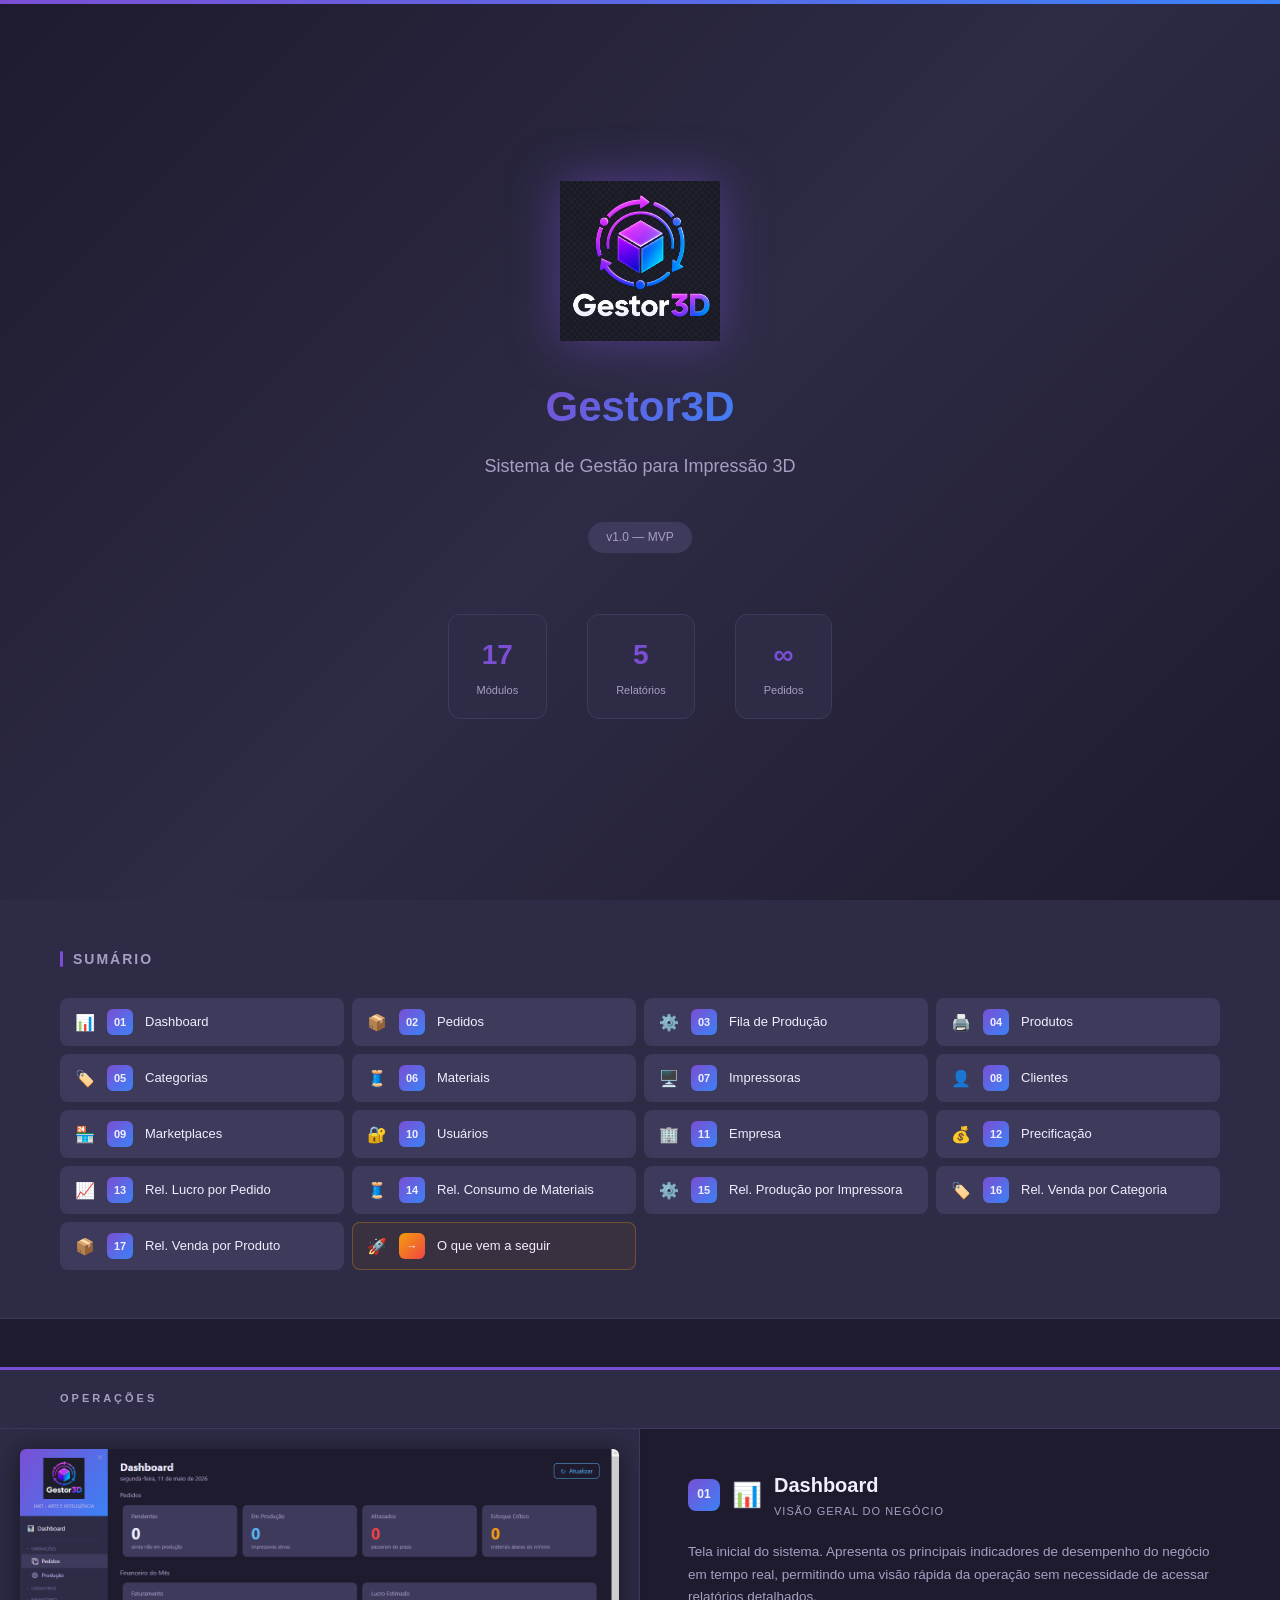
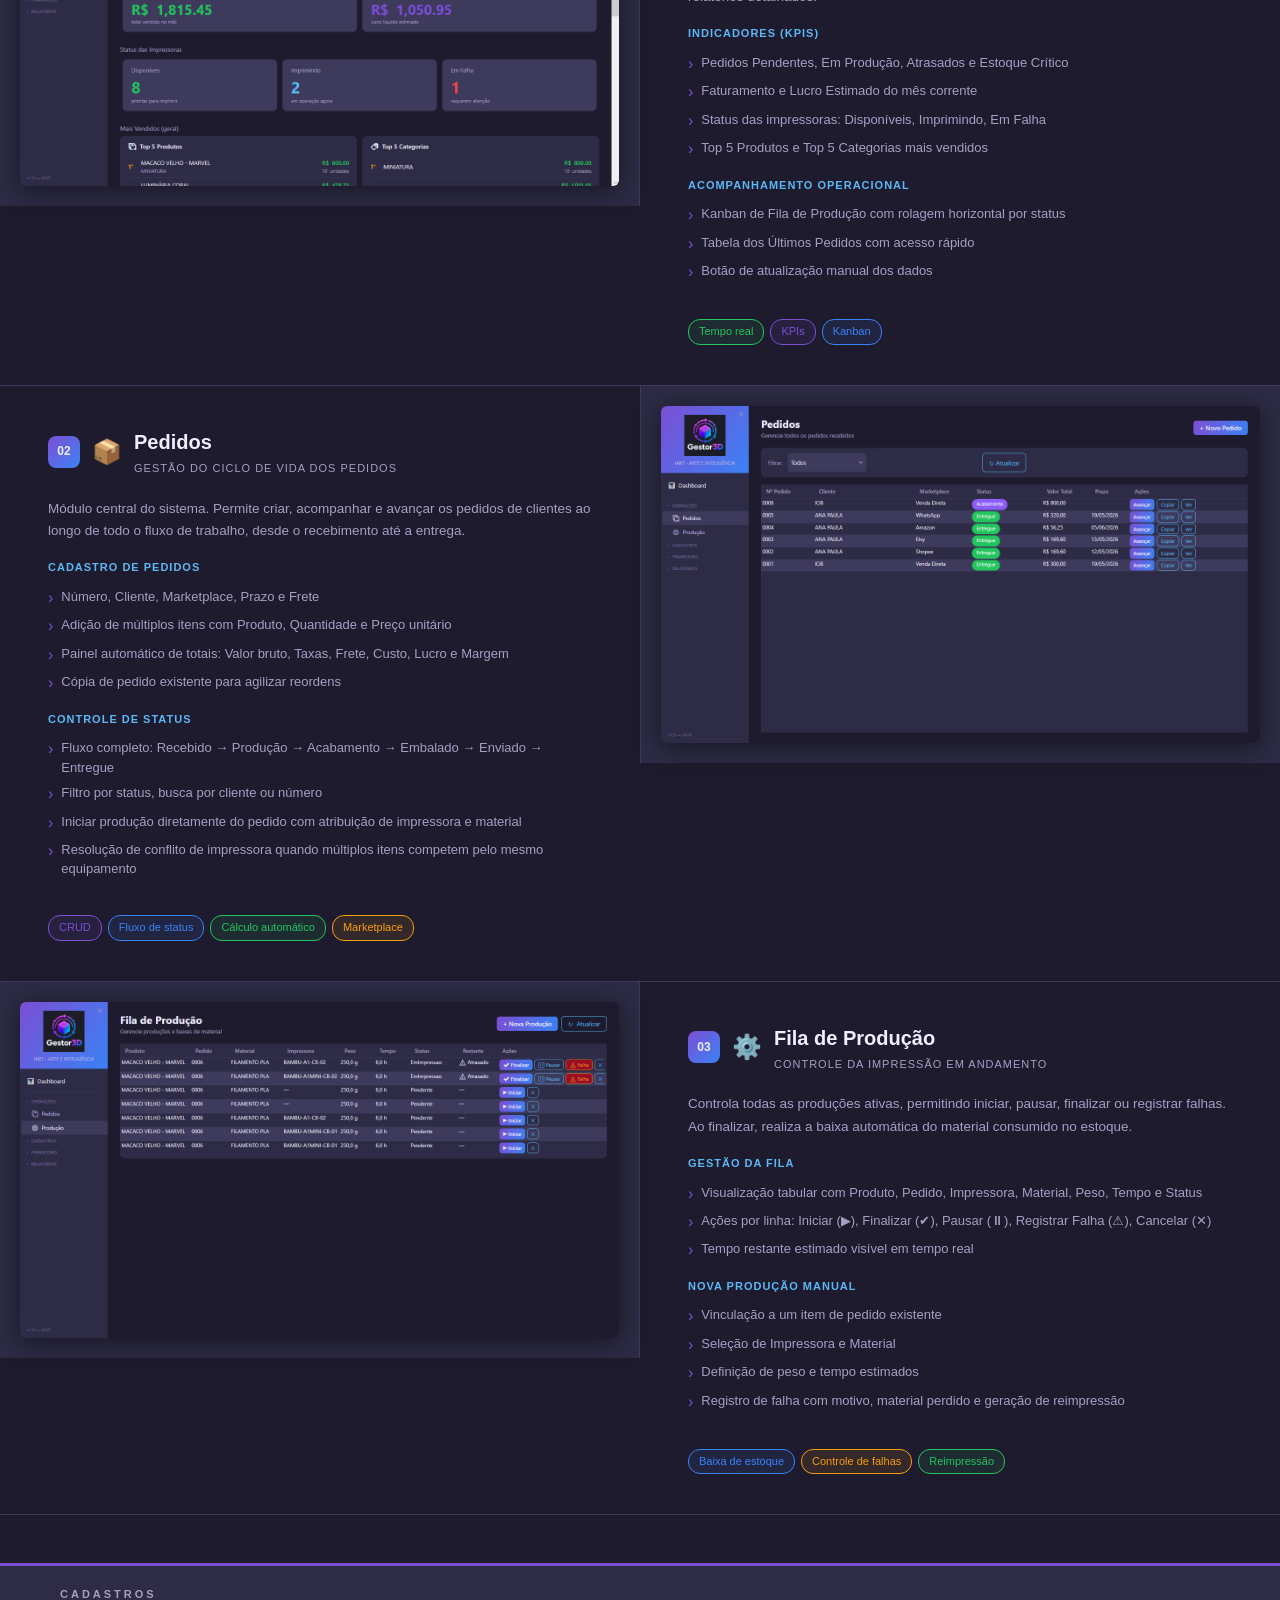
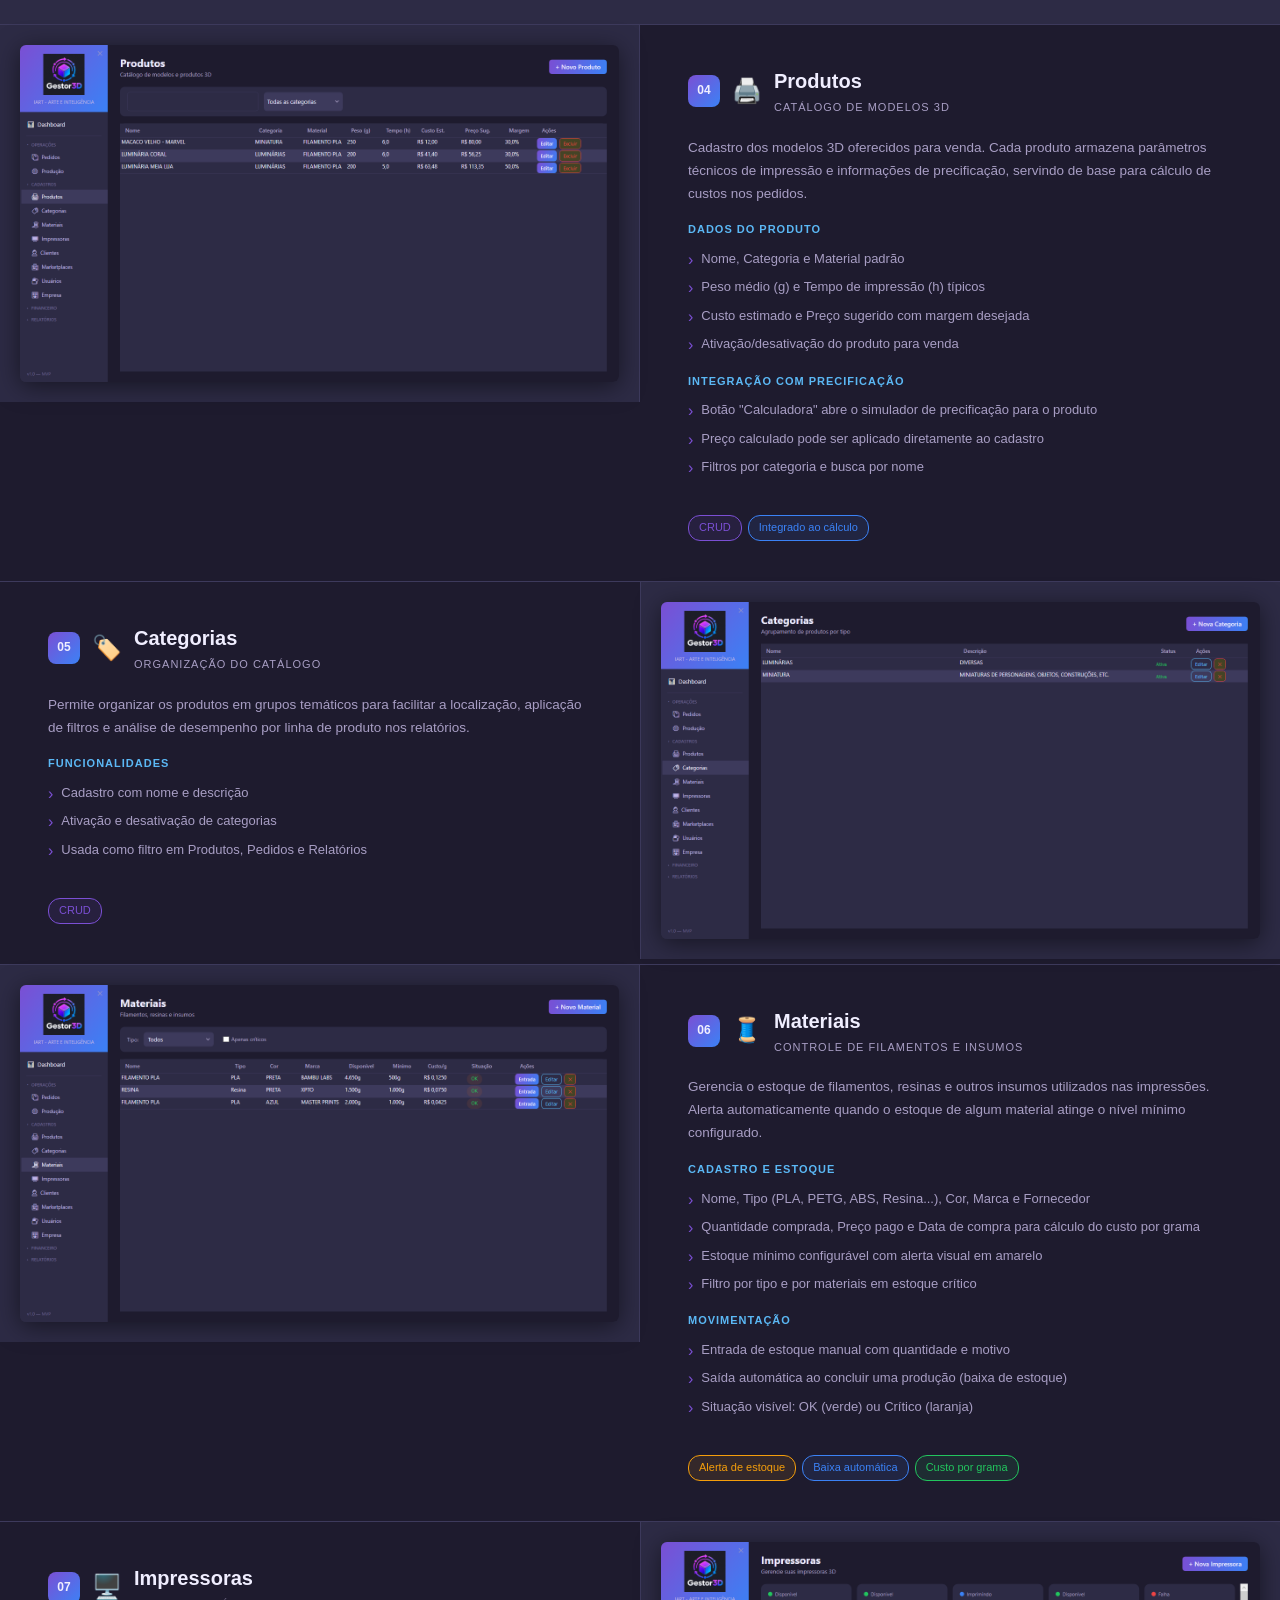
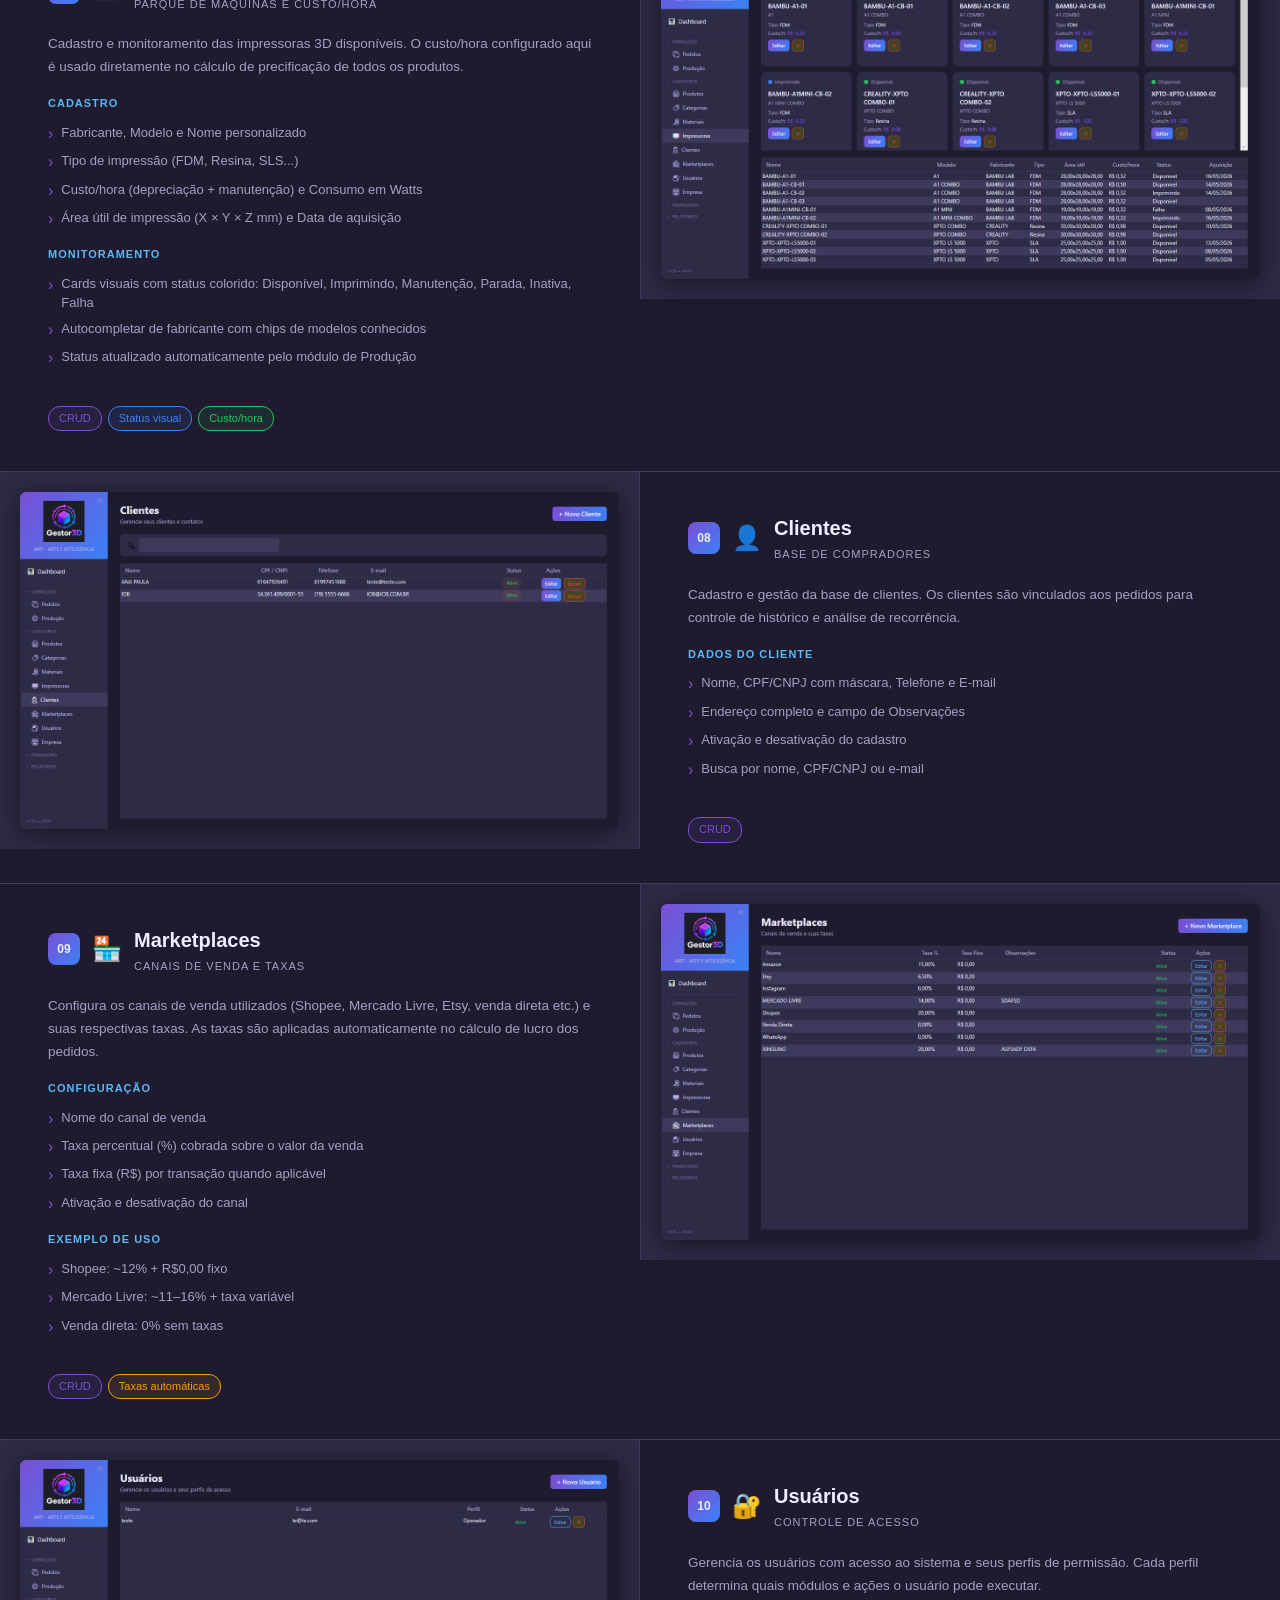
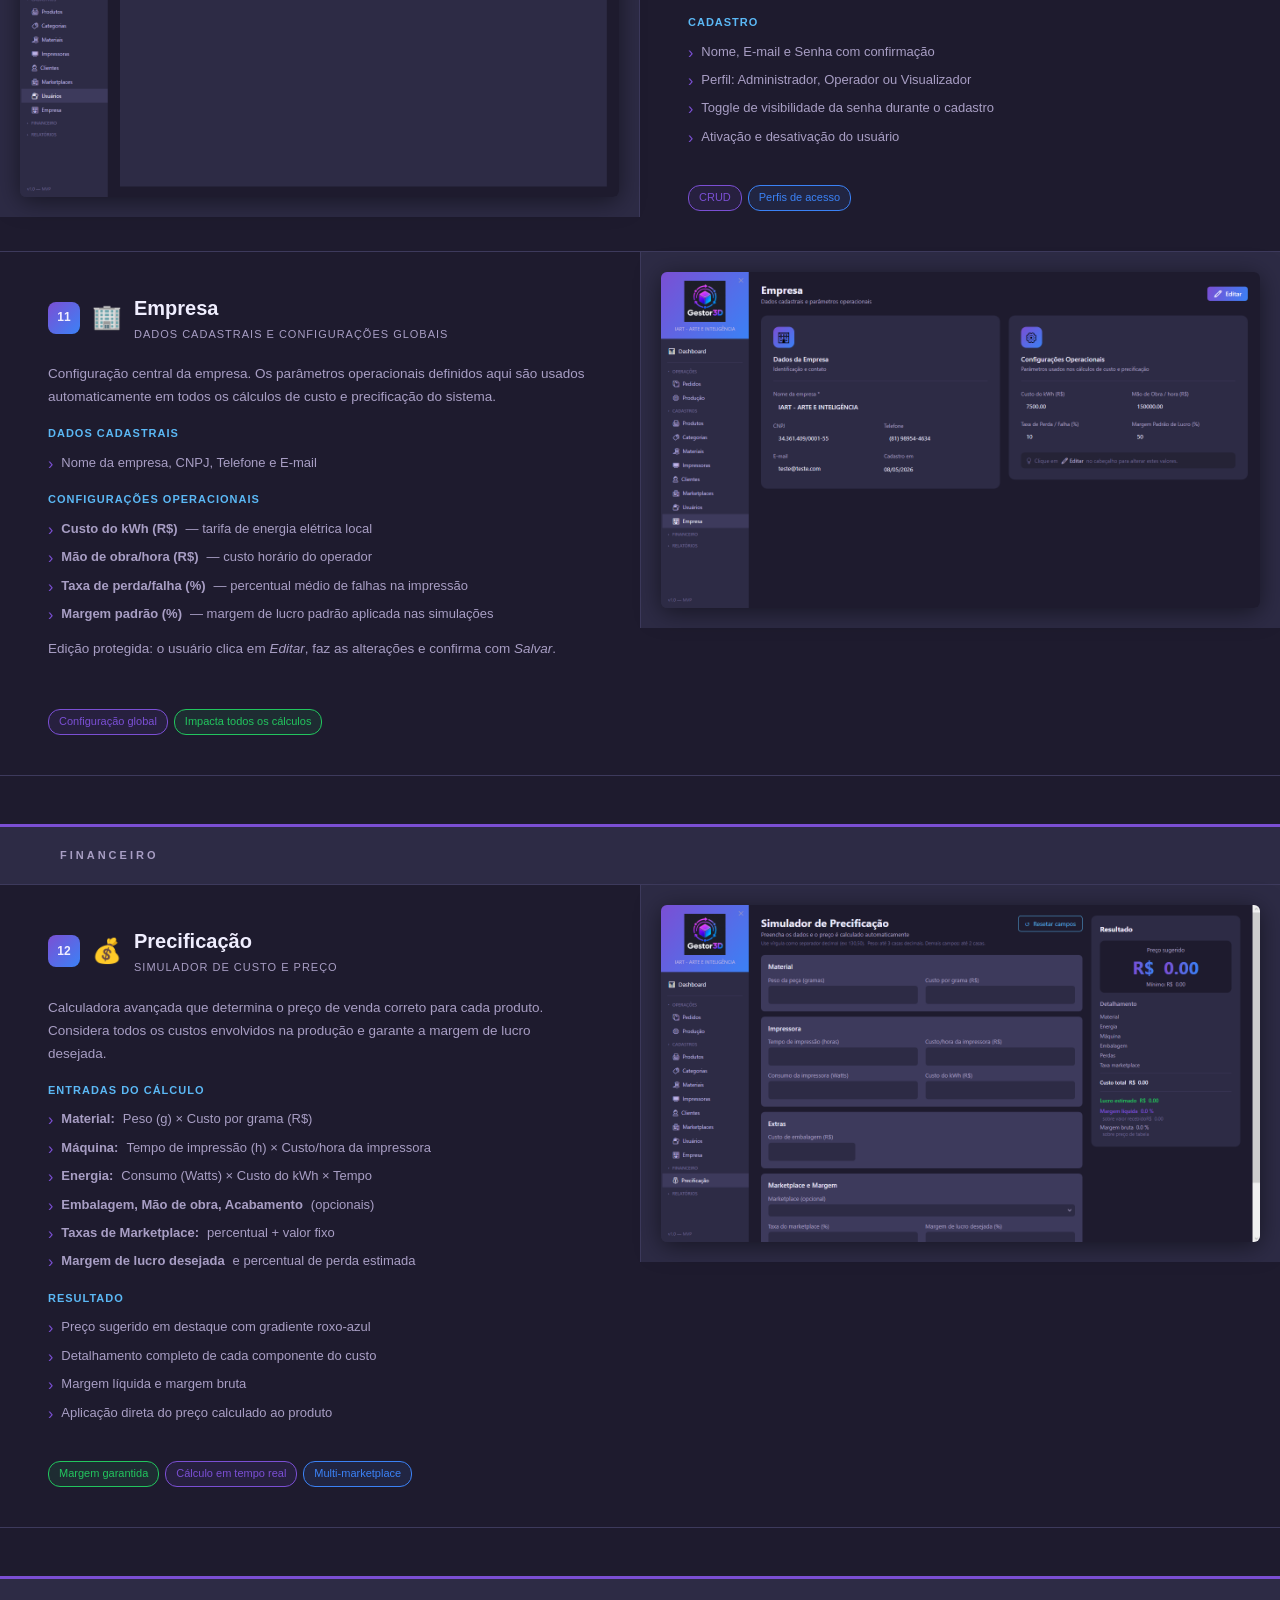
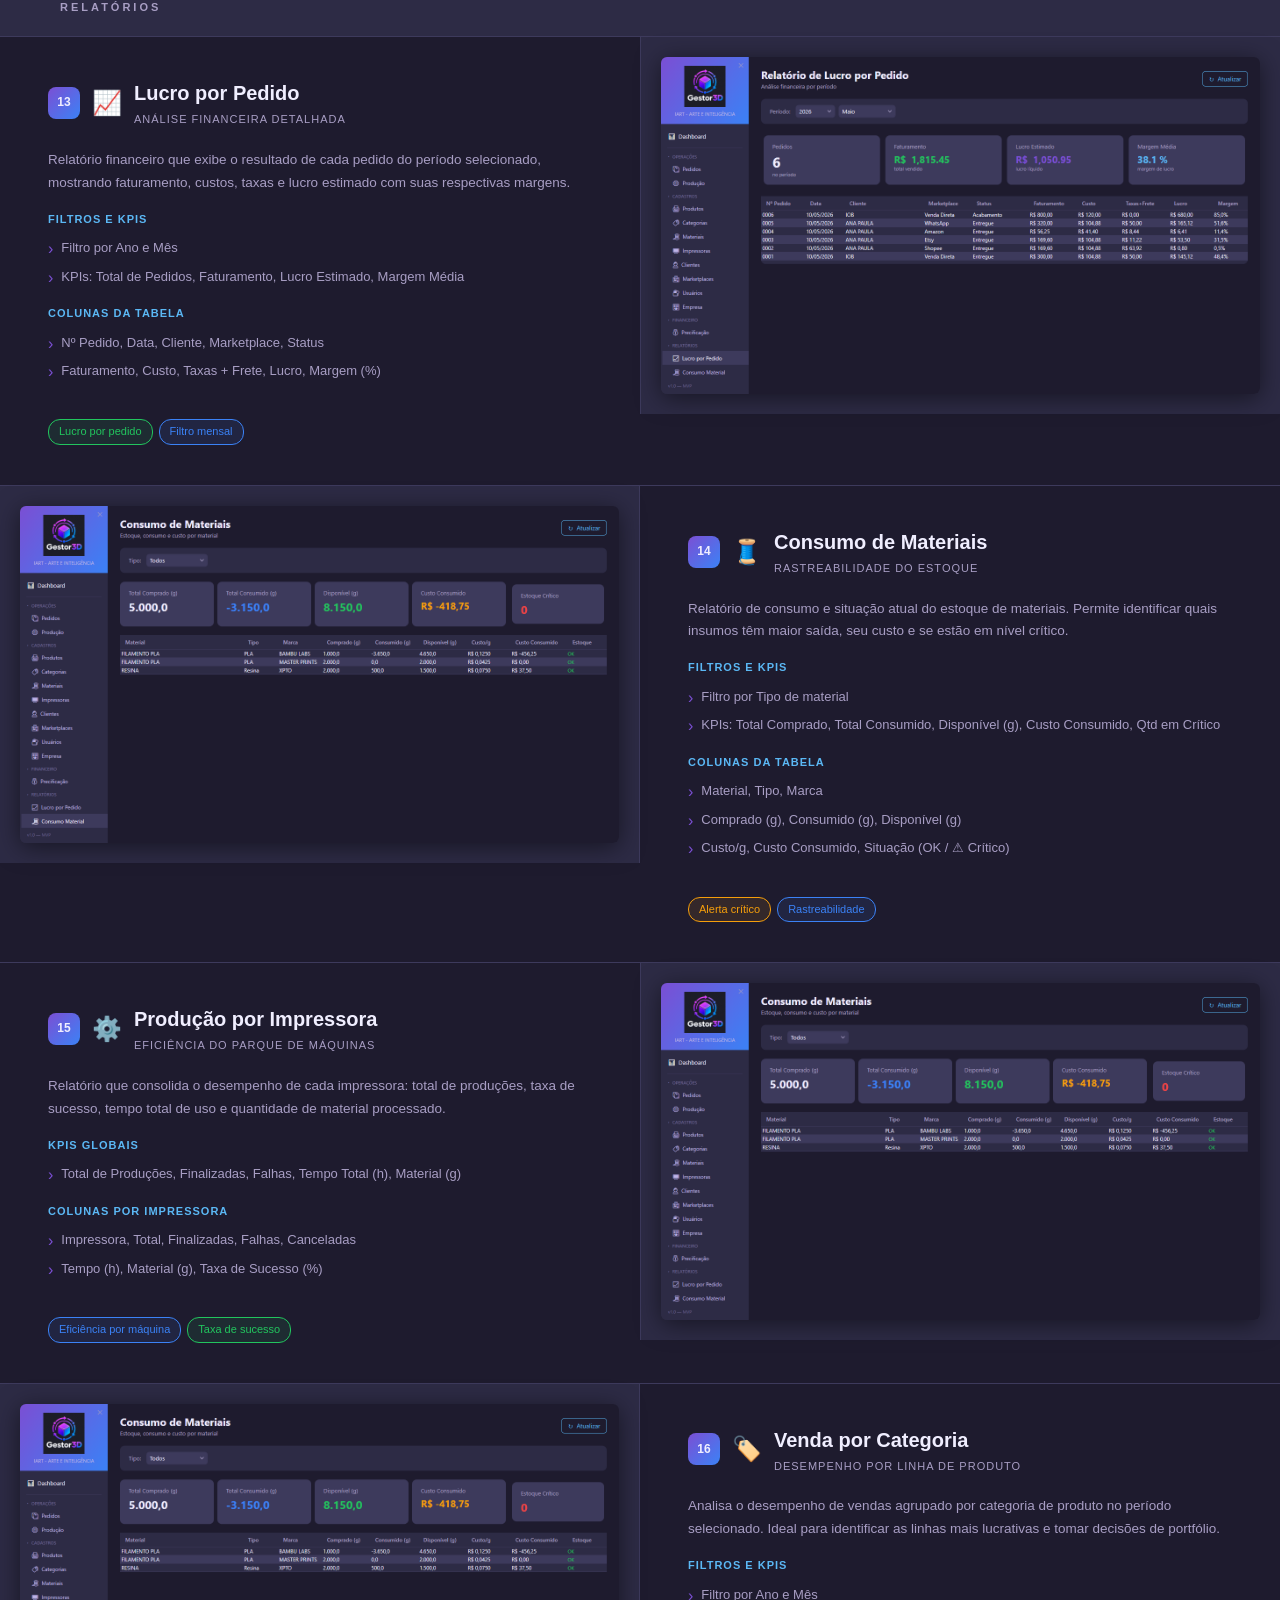
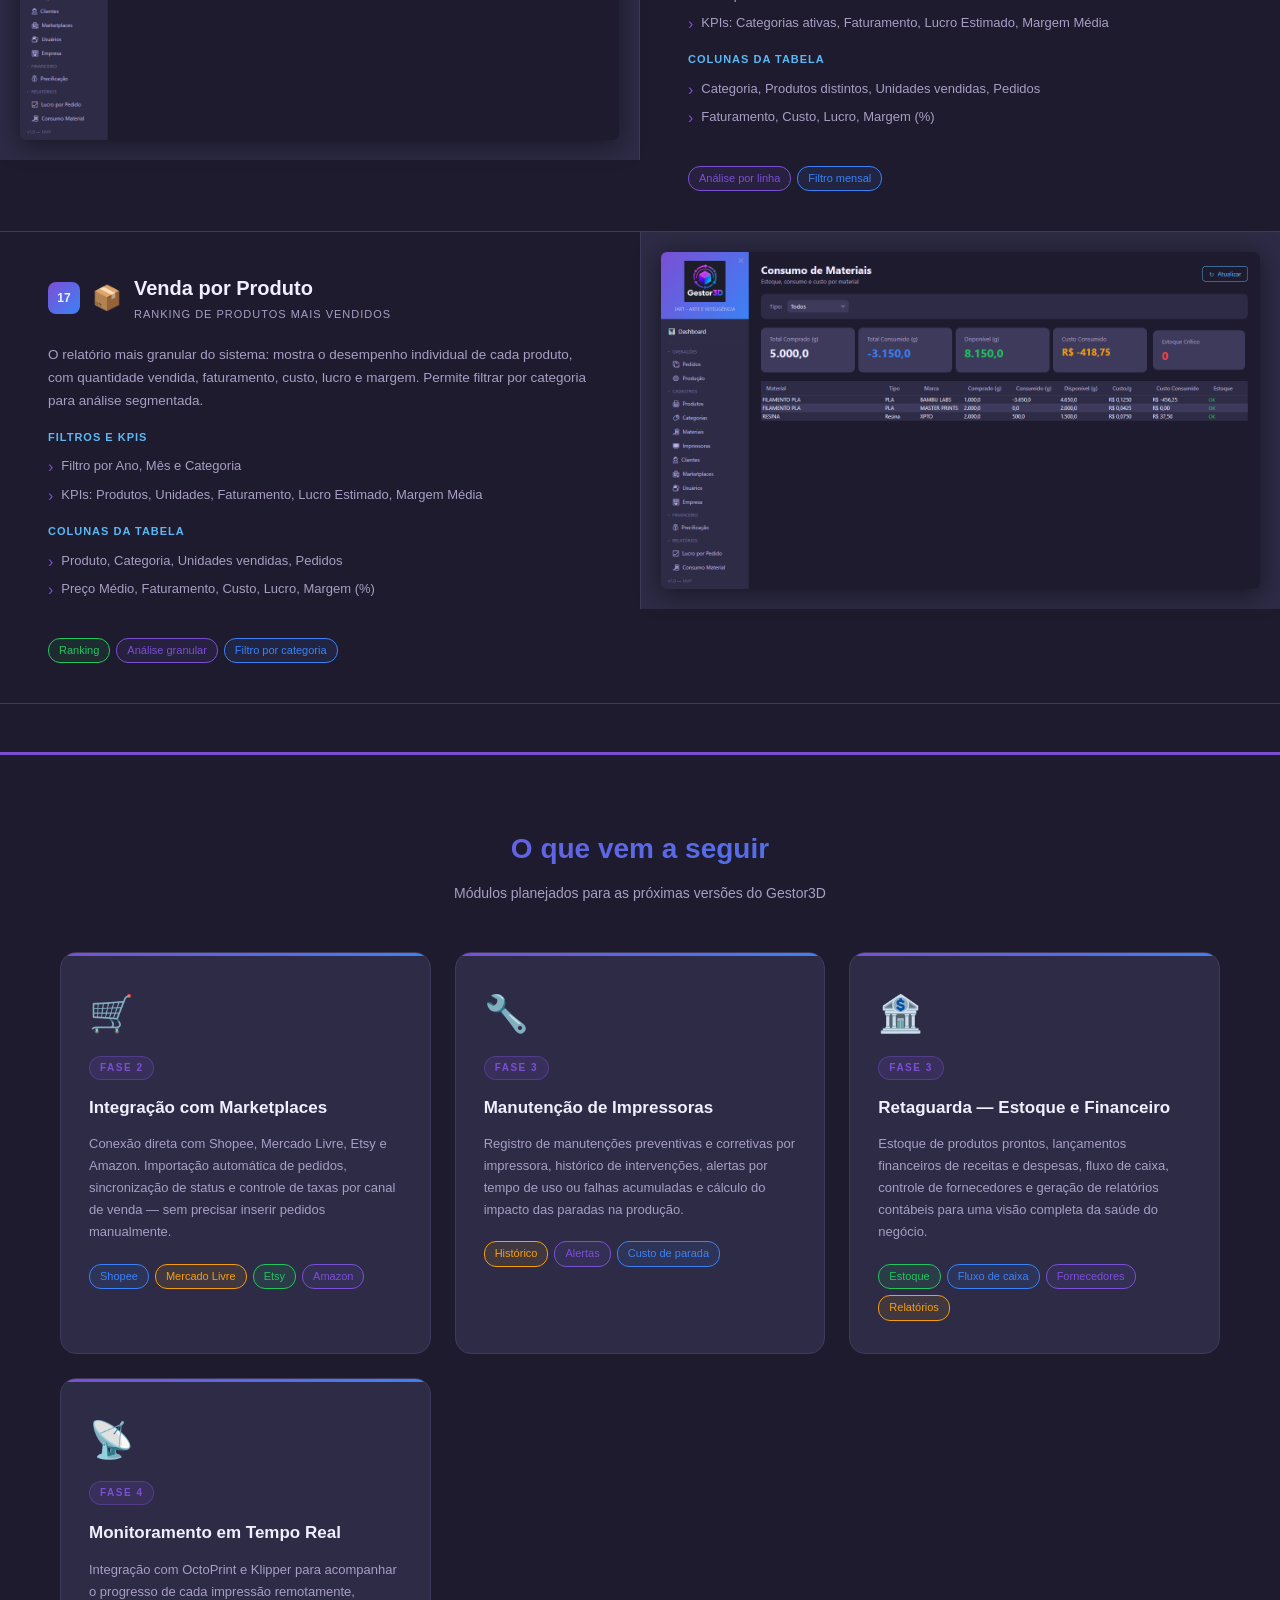
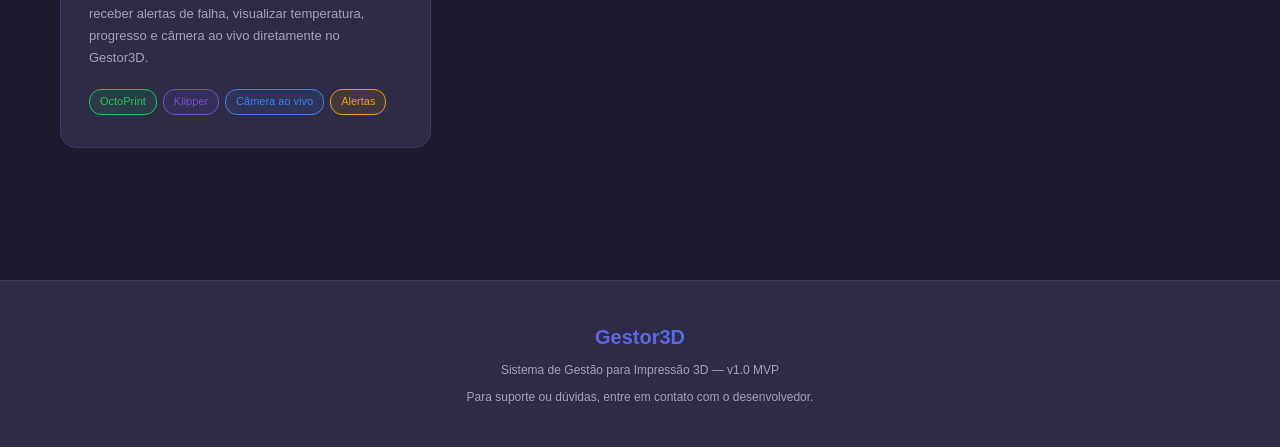
==== commit b9e67966: "ajuste das imagens" ====
--- a/index.html
+++ b/index.html
@@ -442,7 +442,7 @@
 ══════════════════════════════════════ -->
 <section class="capa">
   <img class="capa-logo"
-       src="Gestor3D.UI\Assets\Imagens\logo_sistema.png"
+       src="screenshots\logo_sistema.png"
        onerror="this.style.display='none'"
        alt="Gestor3D"/>
   <h1>Gestor3D</h1>
@@ -518,7 +518,7 @@
     </div>
   </div>
   <div class="modulo-img">
-    <img src="_screenshots/01_dashboard.png" alt="Dashboard" loading="lazy"
+    <img src="screenshots/01_dashboard.png" alt="Dashboard" loading="lazy"
          onerror="this.parentElement.innerHTML='<div class=placeholder><div class=icon>📊</div><span>Dashboard</span></div>'"/>
   </div>
 </article>
@@ -556,7 +556,7 @@
     </div>
   </div>
   <div class="modulo-img">
-    <img src="_screenshots/02_pedidos.png" alt="Pedidos" loading="lazy"
+    <img src="screenshots/02_pedidos.png" alt="Pedidos" loading="lazy"
          onerror="this.parentElement.innerHTML='<div class=placeholder><div class=icon>📦</div><span>Pedidos</span></div>'"/>
   </div>
 </article>
@@ -592,7 +592,7 @@
     </div>
   </div>
   <div class="modulo-img">
-    <img src="_screenshots/03_producao.png" alt="Produção" loading="lazy"
+    <img src="screenshots/03_producao.png" alt="Produção" loading="lazy"
          onerror="this.parentElement.innerHTML='<div class=placeholder><div class=icon>⚙️</div><span>Fila de Produção</span></div>'"/>
   </div>
 </article>
@@ -632,7 +632,7 @@
     </div>
   </div>
   <div class="modulo-img">
-    <img src="_screenshots/04_produtos.png" alt="Produtos" loading="lazy"
+    <img src="screenshots/04_produtos.png" alt="Produtos" loading="lazy"
          onerror="this.parentElement.innerHTML='<div class=placeholder><div class=icon>🖨️</div><span>Produtos</span></div>'"/>
   </div>
 </article>
@@ -659,7 +659,7 @@
     </div>
   </div>
   <div class="modulo-img">
-    <img src="_screenshots/05_categorias.png" alt="Categorias" loading="lazy"
+    <img src="screenshots/05_categorias.png" alt="Categorias" loading="lazy"
          onerror="this.parentElement.innerHTML='<div class=placeholder><div class=icon>🏷️</div><span>Categorias</span></div>'"/>
   </div>
 </article>
@@ -695,7 +695,7 @@
     </div>
   </div>
   <div class="modulo-img">
-    <img src="_screenshots/06_materiais.png" alt="Materiais" loading="lazy"
+    <img src="screenshots/06_materiais.png" alt="Materiais" loading="lazy"
          onerror="this.parentElement.innerHTML='<div class=placeholder><div class=icon>🧵</div><span>Materiais</span></div>'"/>
   </div>
 </article>
@@ -731,7 +731,7 @@
     </div>
   </div>
   <div class="modulo-img">
-    <img src="_screenshots/07_impressoras.png" alt="Impressoras" loading="lazy"
+    <img src="screenshots/07_impressoras.png" alt="Impressoras" loading="lazy"
          onerror="this.parentElement.innerHTML='<div class=placeholder><div class=icon>🖥️</div><span>Impressoras</span></div>'"/>
   </div>
 </article>
@@ -759,7 +759,7 @@
     </div>
   </div>
   <div class="modulo-img">
-    <img src="_screenshots/08_clientes.png" alt="Clientes" loading="lazy"
+    <img src="screenshots/08_clientes.png" alt="Clientes" loading="lazy"
          onerror="this.parentElement.innerHTML='<div class=placeholder><div class=icon>👤</div><span>Clientes</span></div>'"/>
   </div>
 </article>
@@ -794,7 +794,7 @@
     </div>
   </div>
   <div class="modulo-img">
-    <img src="_screenshots/09_marketplaces.png" alt="Marketplaces" loading="lazy"
+    <img src="screenshots/09_marketplaces.png" alt="Marketplaces" loading="lazy"
          onerror="this.parentElement.innerHTML='<div class=placeholder><div class=icon>🏪</div><span>Marketplaces</span></div>'"/>
   </div>
 </article>
@@ -823,7 +823,7 @@
     </div>
   </div>
   <div class="modulo-img">
-    <img src="_screenshots/10_usuarios.png" alt="Usuários" loading="lazy"
+    <img src="screenshots/10_usuarios.png" alt="Usuários" loading="lazy"
          onerror="this.parentElement.innerHTML='<div class=placeholder><div class=icon>🔐</div><span>Usuários</span></div>'"/>
   </div>
 </article>
@@ -857,7 +857,7 @@
     </div>
   </div>
   <div class="modulo-img">
-    <img src="_screenshots/11_empresa.png" alt="Empresa" loading="lazy"
+    <img src="screenshots/11_empresa.png" alt="Empresa" loading="lazy"
          onerror="this.parentElement.innerHTML='<div class=placeholder><div class=icon>🏢</div><span>Empresa</span></div>'"/>
   </div>
 </article>
@@ -901,7 +901,7 @@
     </div>
   </div>
   <div class="modulo-img">
-    <img src="_screenshots/12_precificacao.png" alt="Precificação" loading="lazy"
+    <img src="screenshots/12_precificacao.png" alt="Precificação" loading="lazy"
          onerror="this.parentElement.innerHTML='<div class=placeholder><div class=icon>💰</div><span>Precificação</span></div>'"/>
   </div>
 </article>
@@ -938,7 +938,7 @@
     </div>
   </div>
   <div class="modulo-img">
-    <img src="_screenshots/13_rel_lucro.png" alt="Relatório Lucro" loading="lazy"
+    <img src="screenshots/13_rel_lucro.png" alt="Relatório Lucro" loading="lazy"
          onerror="this.parentElement.innerHTML='<div class=placeholder><div class=icon>📈</div><span>Relatório de Lucro</span></div>'"/>
   </div>
 </article>
@@ -971,7 +971,7 @@
     </div>
   </div>
   <div class="modulo-img">
-    <img src="_screenshots/14_rel_materiais.png" alt="Relatório Materiais" loading="lazy"
+    <img src="screenshots/14_rel_materiais.png" alt="Relatório Materiais" loading="lazy"
          onerror="this.parentElement.innerHTML='<div class=placeholder><div class=icon>🧵</div><span>Consumo de Materiais</span></div>'"/>
   </div>
 </article>
@@ -1002,7 +1002,7 @@
     </div>
   </div>
   <div class="modulo-img">
-    <img src="_screenshots/15_rel_producao.png" alt="Relatório Produção" loading="lazy"
+    <img src="screenshots/15_rel_producao.png" alt="Relatório Produção" loading="lazy"
          onerror="this.parentElement.innerHTML='<div class=placeholder><div class=icon>⚙️</div><span>Produção por Impressora</span></div>'"/>
   </div>
 </article>
@@ -1034,7 +1034,7 @@
     </div>
   </div>
   <div class="modulo-img">
-    <img src="_screenshots/16_rel_categoria.png" alt="Relatório Categoria" loading="lazy"
+    <img src="screenshots/16_rel_categoria.png" alt="Relatório Categoria" loading="lazy"
          onerror="this.parentElement.innerHTML='<div class=placeholder><div class=icon>🏷️</div><span>Venda por Categoria</span></div>'"/>
   </div>
 </article>
@@ -1067,7 +1067,7 @@
     </div>
   </div>
   <div class="modulo-img">
-    <img src="_screenshots/17_rel_produto.png" alt="Relatório Produto" loading="lazy"
+    <img src="screenshots/17_rel_produto.png" alt="Relatório Produto" loading="lazy"
          onerror="this.parentElement.innerHTML='<div class=placeholder><div class=icon>📦</div><span>Venda por Produto</span></div>'"/>
   </div>
 </article>
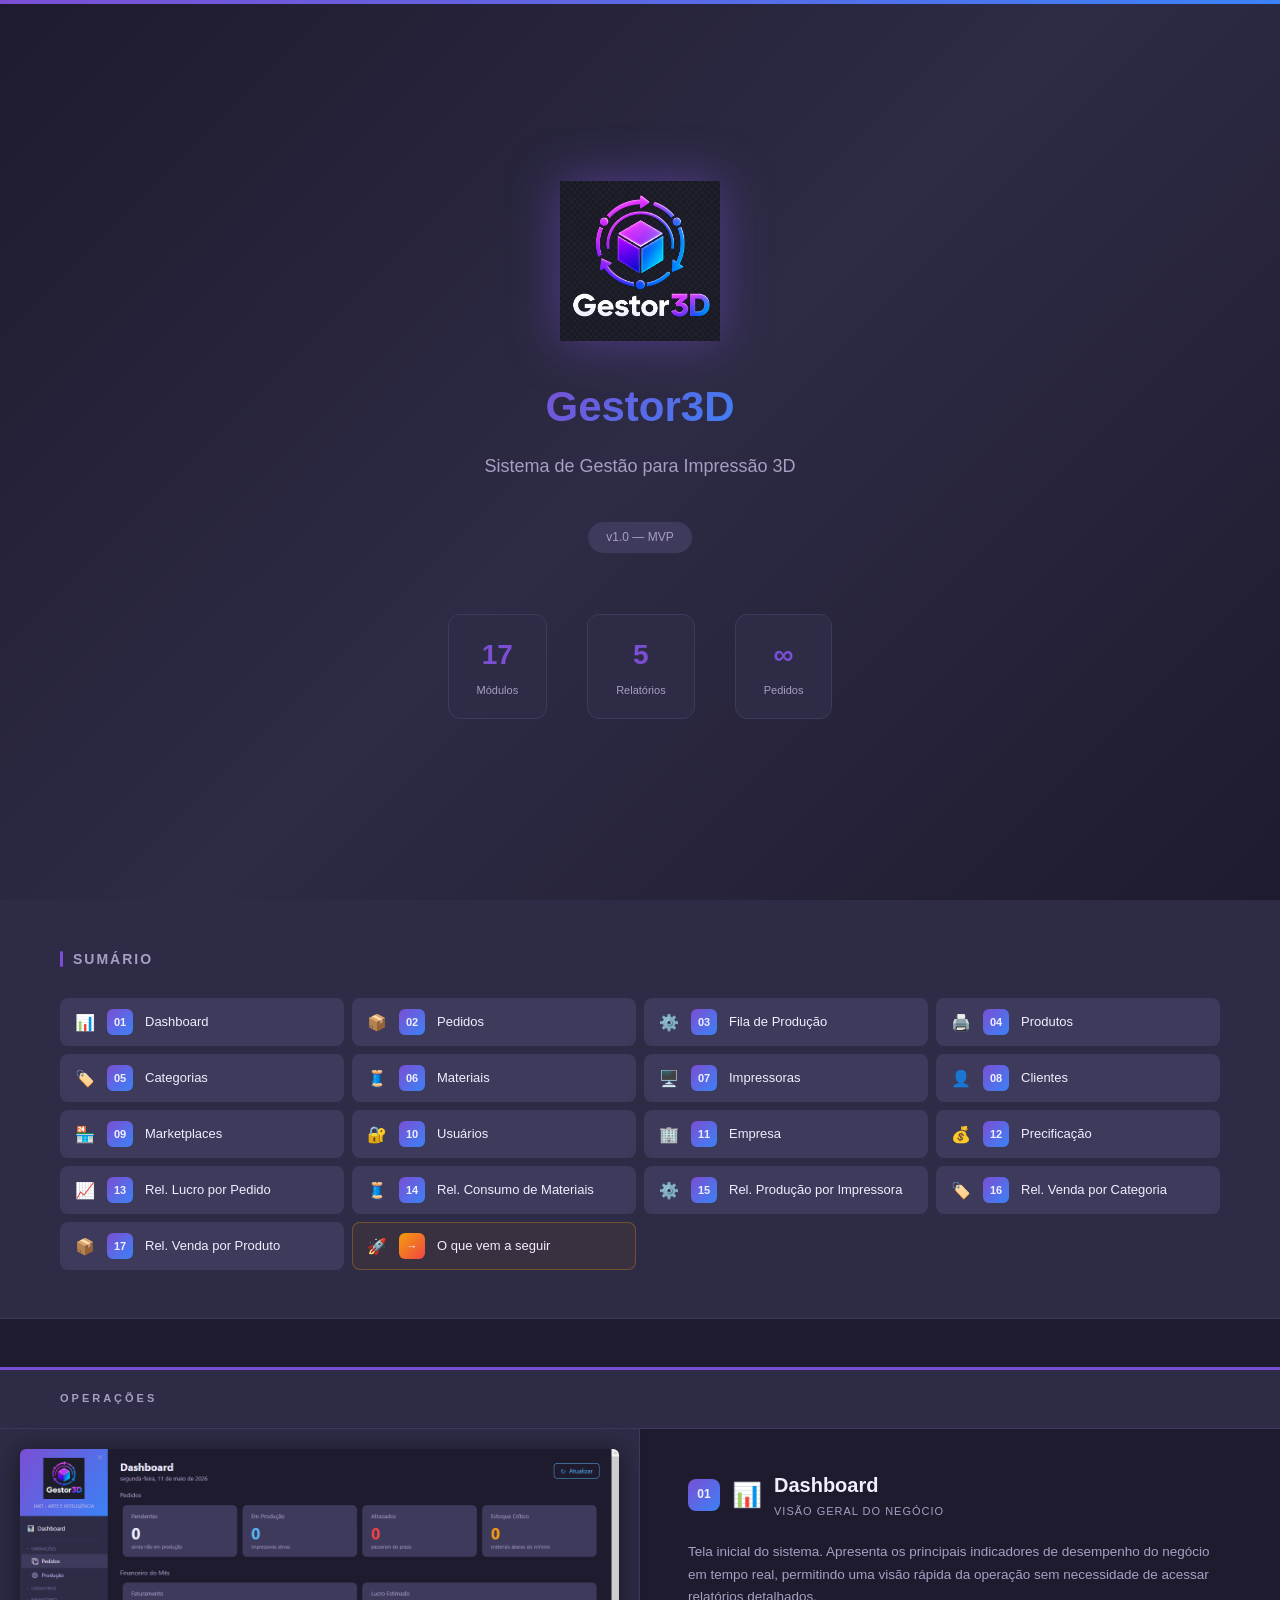
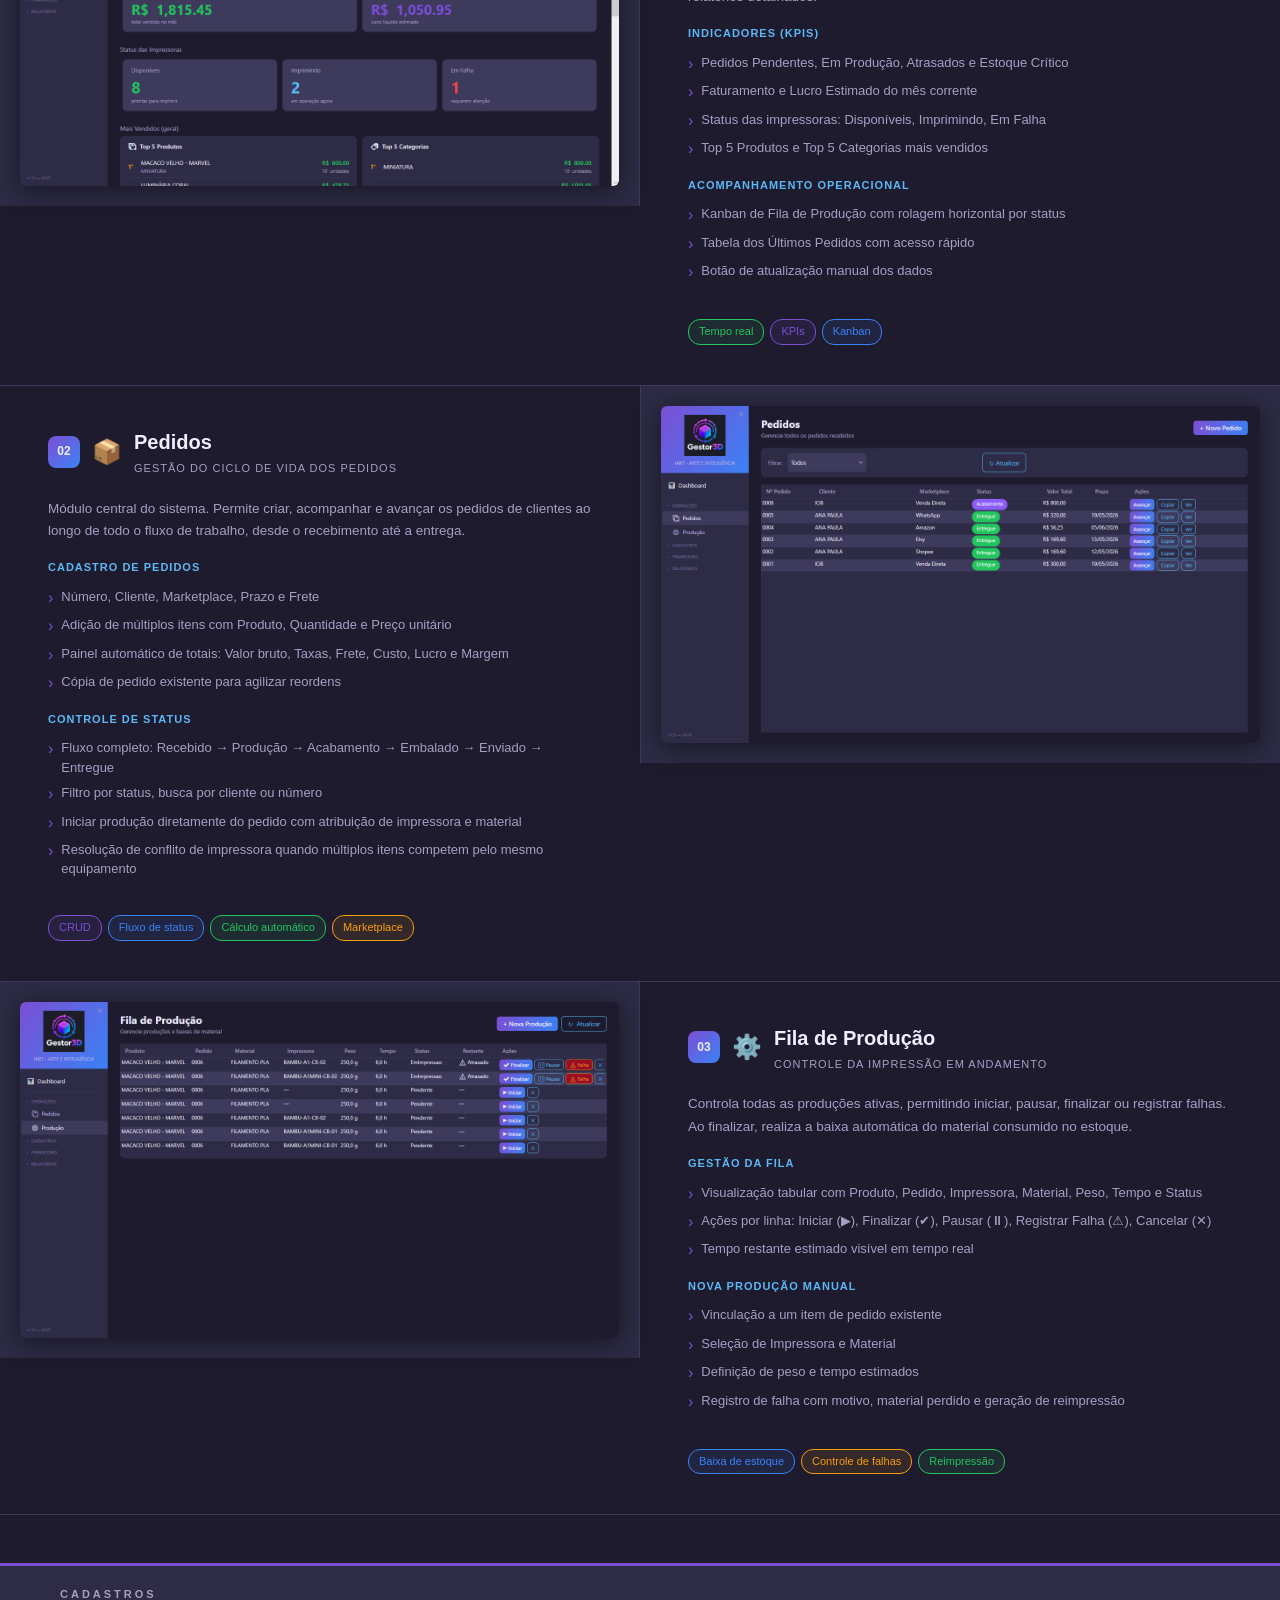
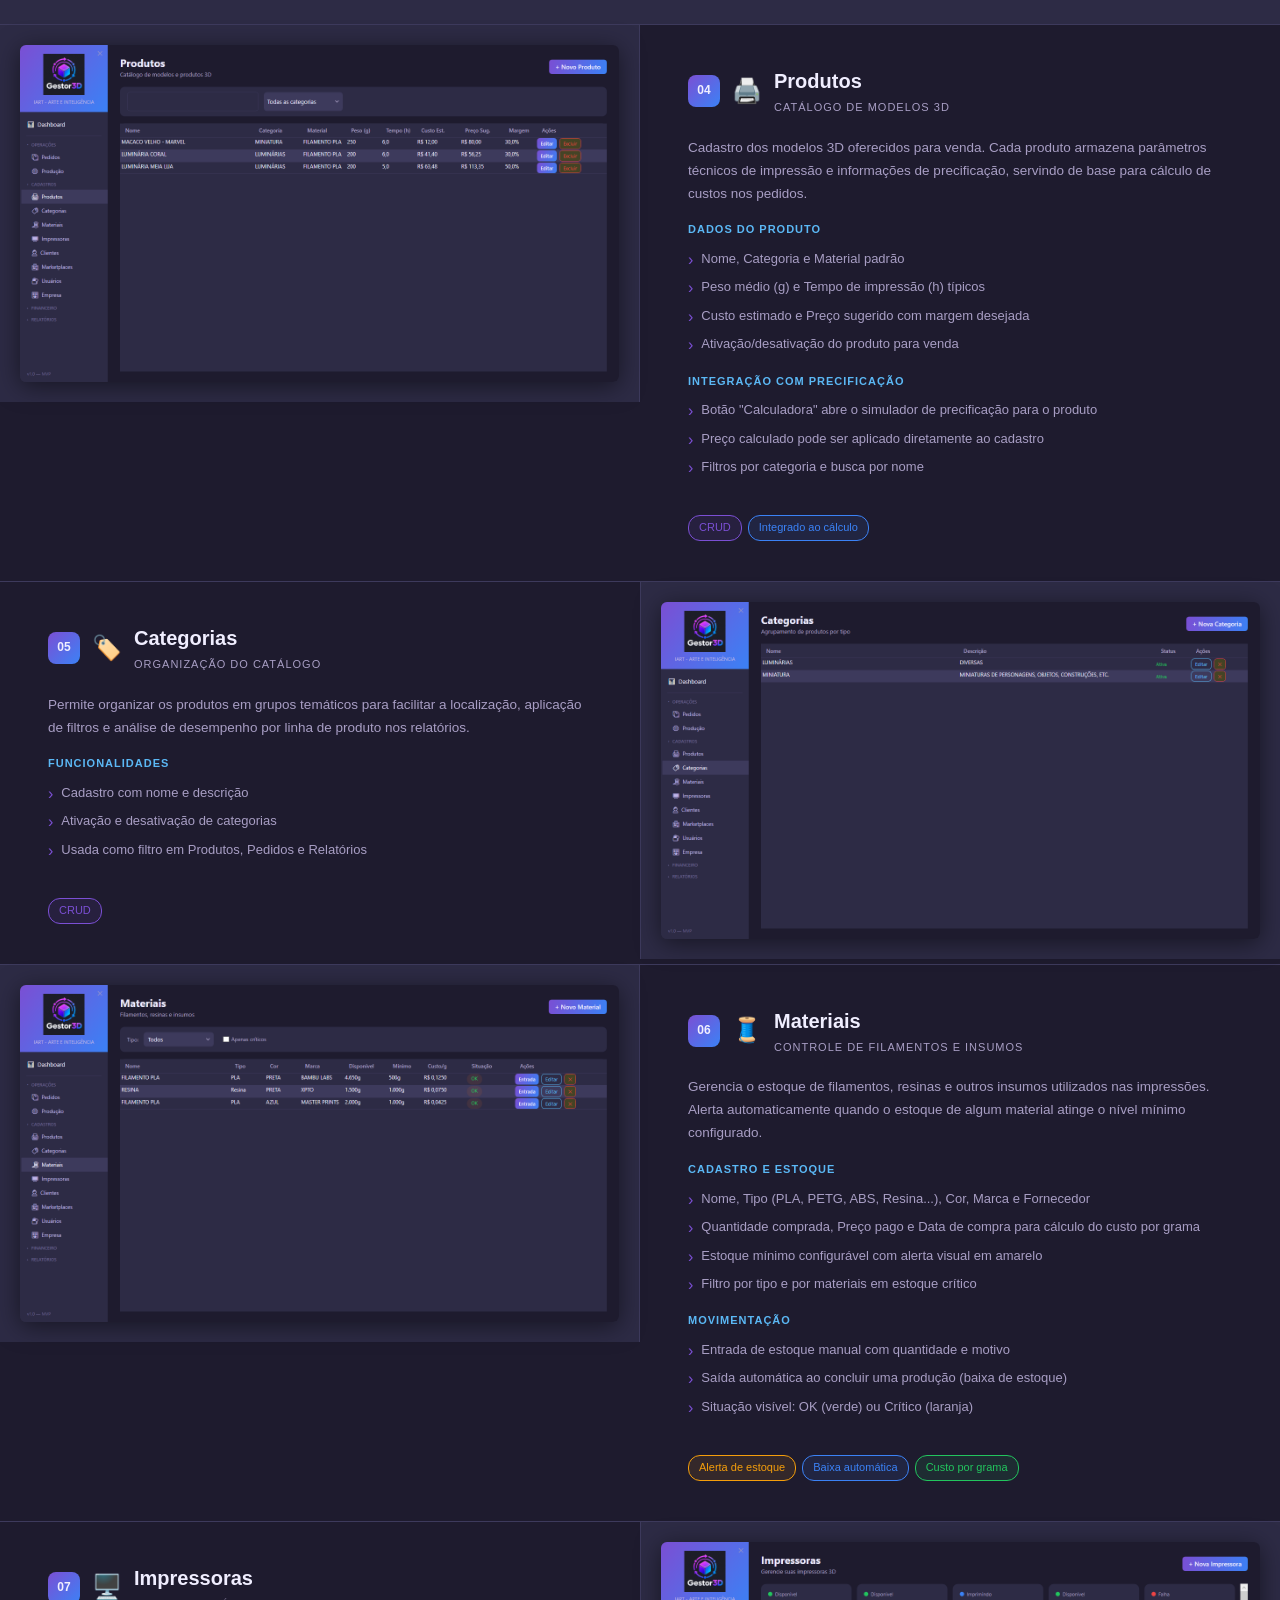
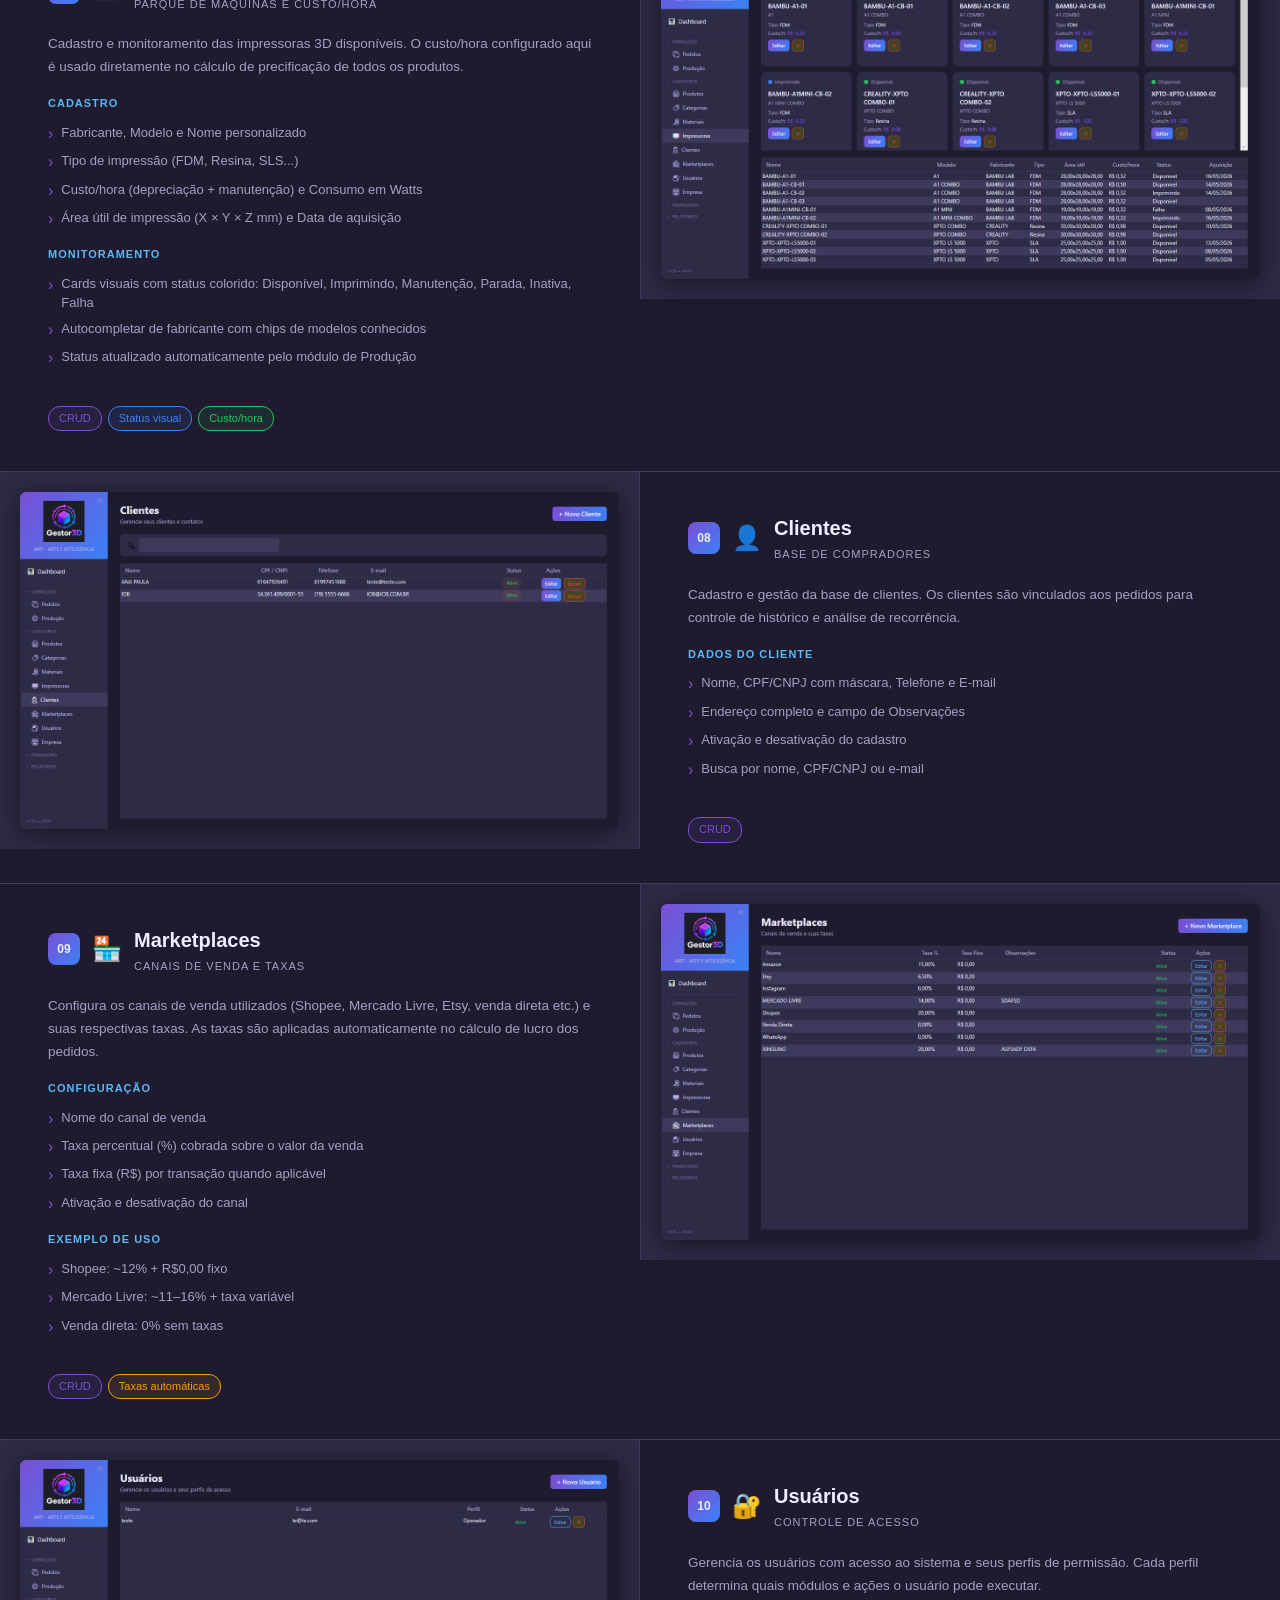
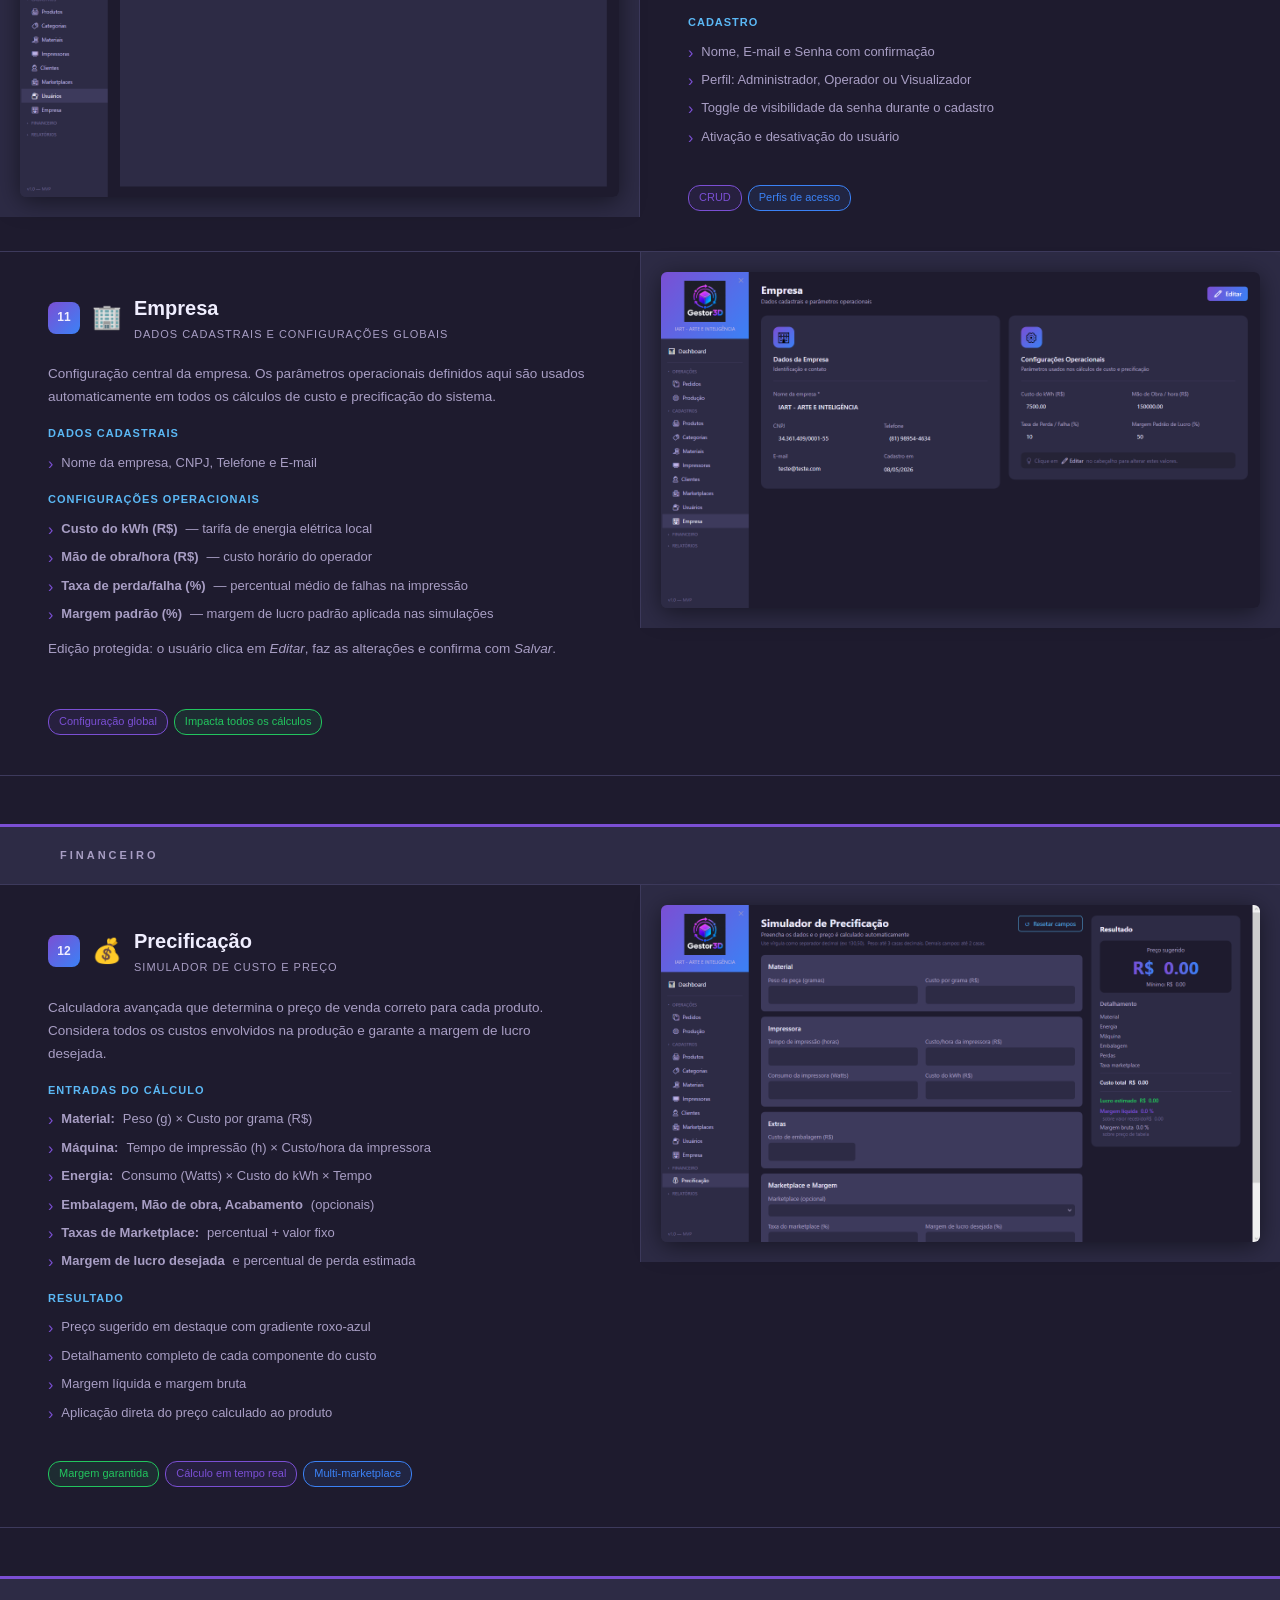
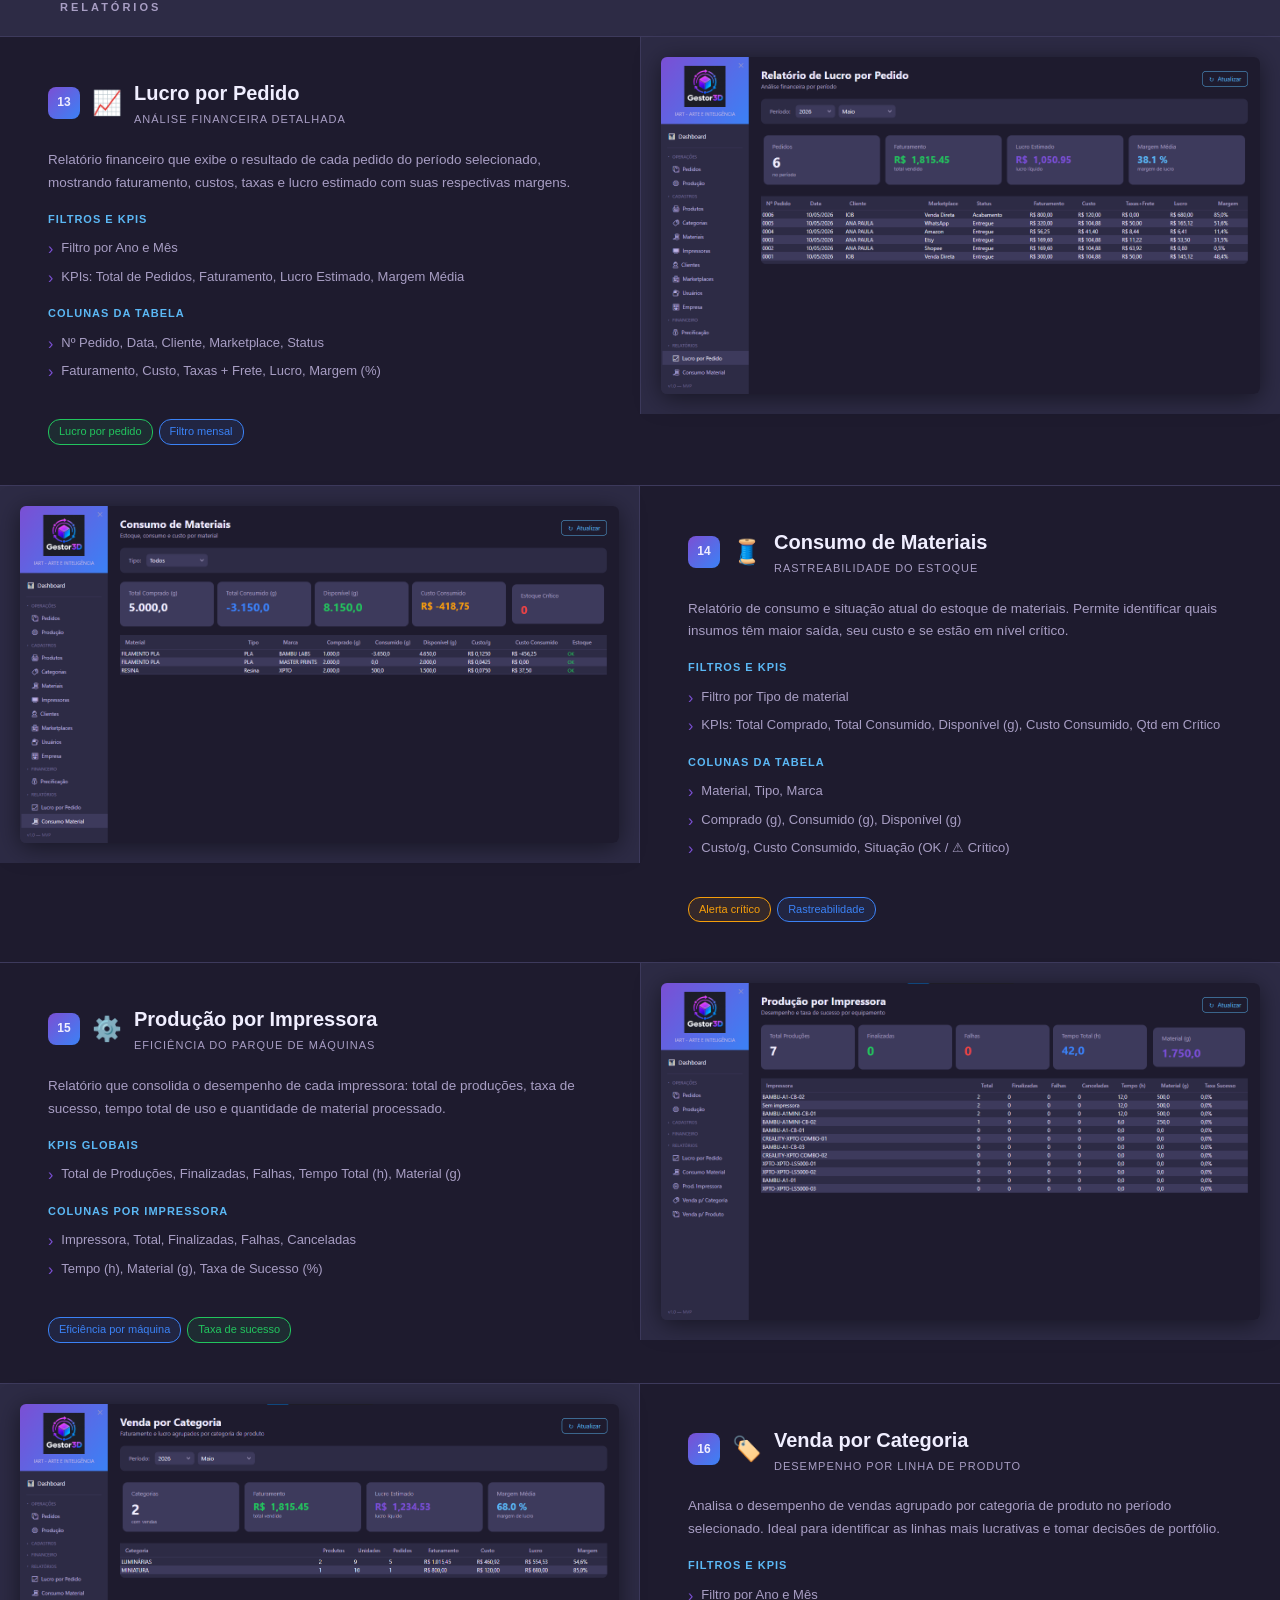
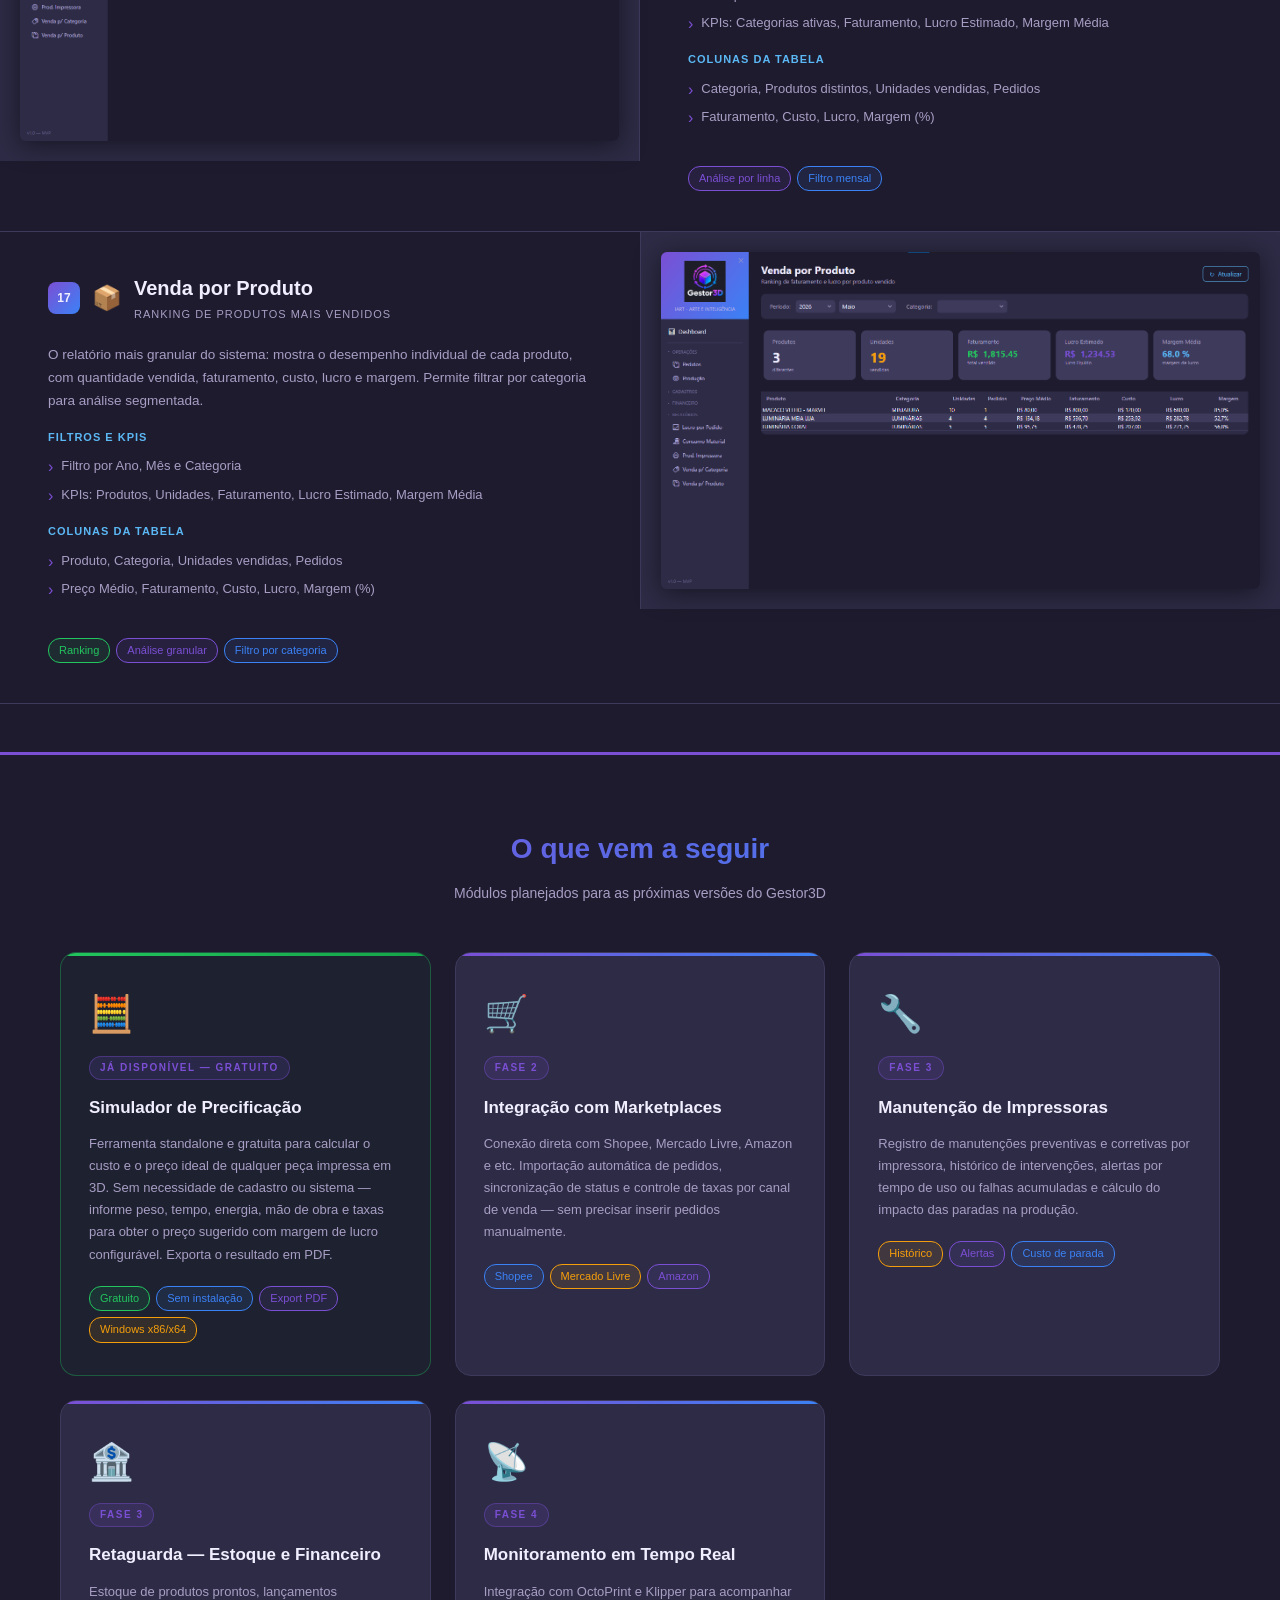
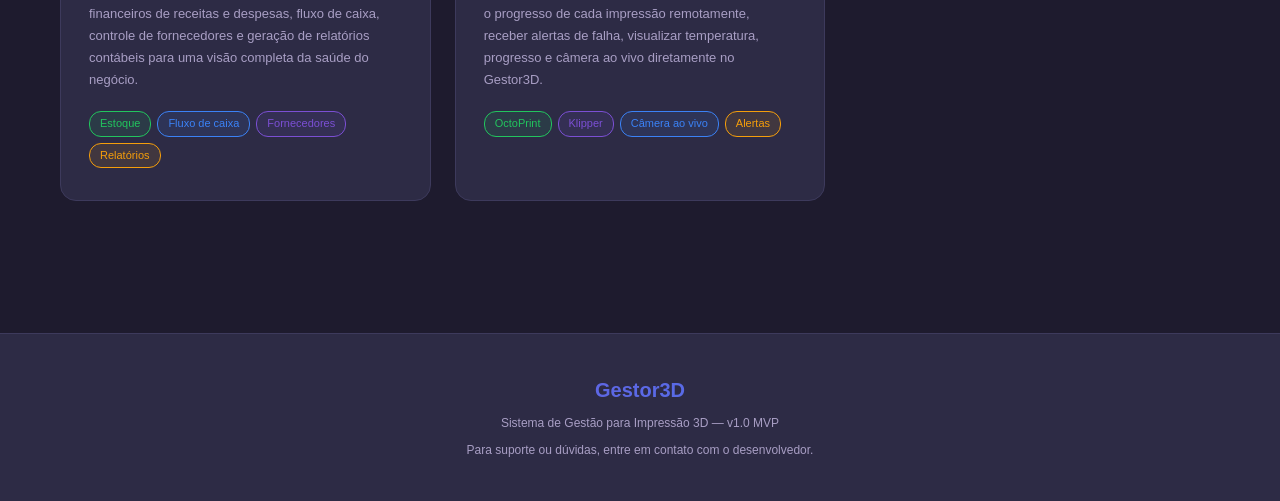
==== commit eb2c7e39: "Ajustes" ====
--- a/index.html
+++ b/index.html
@@ -360,6 +360,21 @@
     top: 0; left: 0; right: 0;
     height: 3px;
     background: linear-gradient(90deg, var(--primary), var(--secondary));
+  }
+  .roadmap-card-disponivel {
+    border-color: rgba(34,197,94,0.35);
+    background: rgba(34,197,94,0.04);
+  }
+  .roadmap-card-disponivel::before {
+    background: linear-gradient(90deg, var(--success), #16a34a);
+  }
+  .roadmap-card-disponivel:hover {
+    border-color: var(--success);
+  }
+  .roadmap-fase-disponivel {
+    background: rgba(34,197,94,0.15);
+    border: 1px solid rgba(34,197,94,0.4);
+    color: var(--success);
   }
   .roadmap-card:hover {
     border-color: var(--primary);
@@ -1080,15 +1095,27 @@
   </div>
   <div class="roadmap-grid">
 
+    <div class="roadmap-card roadmap-card-disponivel">
+      <div class="roadmap-icon">🧮</div>
+      <div class="roadmap-fase roadmap-fase-disponivel">Já disponível — Gratuito</div>
+      <h3>Simulador de Precificação</h3>
+      <p>Ferramenta standalone e gratuita para calcular o custo e o preço ideal de qualquer peça impressa em 3D. Sem necessidade de cadastro ou sistema — informe peso, tempo, energia, mão de obra e taxas para obter o preço sugerido com margem de lucro configurável. Exporta o resultado em PDF.</p>
+      <div class="roadmap-tags">
+        <span class="tag verde">Gratuito</span>
+        <span class="tag azul">Sem instalação</span>
+        <span class="tag roxo">Export PDF</span>
+        <span class="tag laranja">Windows x86/x64</span>
+      </div>
+    </div>
+
     <div class="roadmap-card">
       <div class="roadmap-icon">🛒</div>
       <div class="roadmap-fase">Fase 2</div>
       <h3>Integração com Marketplaces</h3>
-      <p>Conexão direta com Shopee, Mercado Livre, Etsy e Amazon. Importação automática de pedidos, sincronização de status e controle de taxas por canal de venda — sem precisar inserir pedidos manualmente.</p>
+      <p>Conexão direta com Shopee, Mercado Livre, Amazon e etc. Importação automática de pedidos, sincronização de status e controle de taxas por canal de venda — sem precisar inserir pedidos manualmente.</p>
       <div class="roadmap-tags">
         <span class="tag azul">Shopee</span>
-        <span class="tag laranja">Mercado Livre</span>
-        <span class="tag verde">Etsy</span>
+        <span class="tag laranja">Mercado Livre</span>        
         <span class="tag roxo">Amazon</span>
       </div>
     </div>
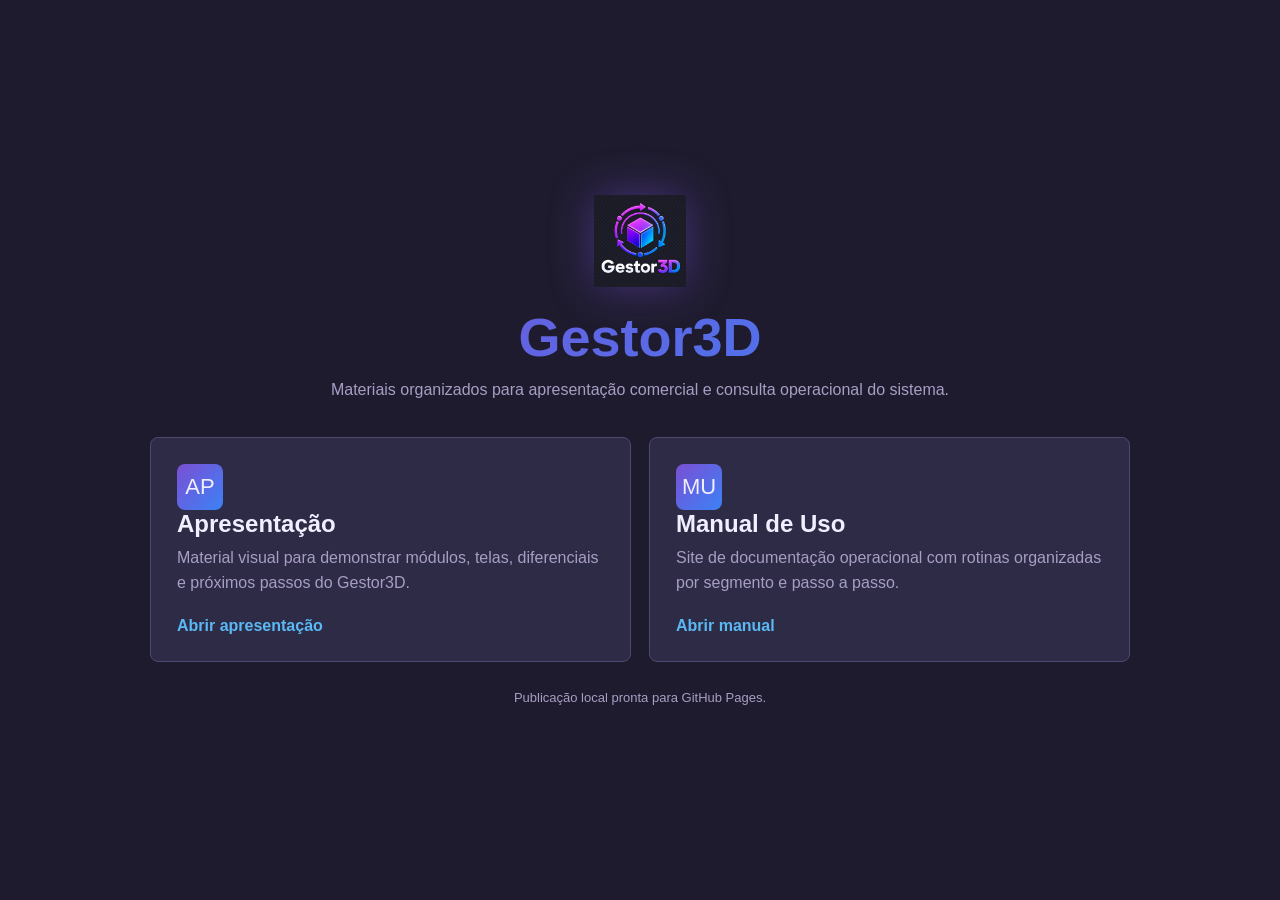
==== commit 7dd99396: "Publica estrutura organizada do Gestor3D" ====
--- a/index.html
+++ b/index.html
@@ -1,1171 +1,170 @@
 <!DOCTYPE html>
 <html lang="pt-BR">
 <head>
-<meta charset="UTF-8"/>
-<meta name="viewport" content="width=device-width, initial-scale=1.0"/>
-<title>Manual do Usuário — Gestor3D</title>
-<style>
-  :root {
-    --bg-dark:   #1E1B2E;
-    --bg-panel:  #2D2B45;
-    --bg-card:   #3D3A5C;
-    --primary:   #7B4FD4;
-    --secondary: #3B82F6;
-    --accent:    #5BB8F5;
-    --text:      #F0EEFF;
-    --muted:     #A89EC4;
-    --success:   #22C55E;
-    --warning:   #F59E0B;
-    --danger:    #EF4444;
-  }
-  * { box-sizing: border-box; margin: 0; padding: 0; }
-  body {
-    background: var(--bg-dark);
-    color: var(--text);
-    font-family: 'Segoe UI', Tahoma, Geneva, Verdana, sans-serif;
-    font-size: 14px;
-    line-height: 1.6;
-  }
+  <meta charset="UTF-8"/>
+  <meta name="viewport" content="width=device-width, initial-scale=1.0"/>
+  <title>Gestor3D - Apresentação e Manual</title>
+  <style>
+    :root {
+      --bg: #1E1B2E;
+      --panel: #2D2B45;
+      --card: #3D3A5C;
+      --primary: #7B4FD4;
+      --secondary: #3B82F6;
+      --accent: #5BB8F5;
+      --text: #F0EEFF;
+      --muted: #A89EC4;
+      --line: #4D4970;
+    }
 
-  /* ── CAPA ── */
-  .capa {
-    min-height: 100vh;
-    display: flex;
-    flex-direction: column;
-    align-items: center;
-    justify-content: center;
-    text-align: center;
-    background: linear-gradient(135deg, #1E1B2E 0%, #2D2B45 50%, #1E1B2E 100%);
-    padding: 60px 40px;
-    position: relative;
-    overflow: hidden;
-  }
-  .capa::before {
-    content: '';
-    position: absolute;
-    top: 0; left: 0; right: 0;
-    height: 4px;
-    background: linear-gradient(90deg, var(--primary), var(--secondary));
-  }
-  .capa-logo {
-    width: 160px;
-    margin-bottom: 32px;
-    filter: drop-shadow(0 0 24px rgba(123,79,212,0.5));
-  }
-  .capa h1 {
-    font-size: 42px;
-    font-weight: 800;
-    background: linear-gradient(135deg, var(--primary), var(--secondary));
-    -webkit-background-clip: text;
-    -webkit-text-fill-color: transparent;
-    background-clip: text;
-    margin-bottom: 12px;
-  }
-  .capa .subtitulo {
-    font-size: 18px;
-    color: var(--muted);
-    margin-bottom: 40px;
-  }
-  .capa .versao {
-    display: inline-block;
-    background: var(--bg-card);
-    border: 1px solid var(--bg-panel);
-    padding: 6px 18px;
-    border-radius: 20px;
-    font-size: 12px;
-    color: var(--muted);
-    margin-bottom: 60px;
-  }
-  .capa-info {
-    display: flex;
-    gap: 40px;
-    flex-wrap: wrap;
-    justify-content: center;
-  }
-  .capa-badge {
-    background: var(--bg-panel);
-    border-radius: 12px;
-    padding: 18px 28px;
-    text-align: center;
-    border: 1px solid var(--bg-card);
-  }
-  .capa-badge .num { font-size: 28px; font-weight: 800; color: var(--primary); }
-  .capa-badge .desc { font-size: 11px; color: var(--muted); margin-top: 4px; }
+    * {
+      box-sizing: border-box;
+    }
 
-  /* ── SUMÁRIO ── */
-  .sumario {
-    background: var(--bg-panel);
-    padding: 48px 60px;
-    border-bottom: 1px solid var(--bg-card);
-  }
-  .sumario h2 {
-    font-size: 14px;
-    letter-spacing: 2px;
-    color: var(--muted);
-    text-transform: uppercase;
-    margin-bottom: 28px;
-    display: flex;
-    align-items: center;
-    gap: 10px;
-  }
-  .sumario h2::before {
-    content: '';
-    display: inline-block;
-    width: 3px;
-    height: 16px;
-    background: var(--primary);
-    border-radius: 2px;
-  }
-  .sumario-grid {
-    display: grid;
-    grid-template-columns: repeat(auto-fill, minmax(280px, 1fr));
-    gap: 8px;
-  }
-  .sumario-item {
-    display: flex;
-    align-items: center;
-    gap: 12px;
-    padding: 10px 14px;
-    border-radius: 8px;
-    background: var(--bg-card);
-    text-decoration: none;
-    color: var(--text);
-    font-size: 13px;
-    transition: background 0.15s;
-    border: 1px solid transparent;
-  }
-  .sumario-item:hover {
-    background: #4A3F7A;
-    border-color: var(--primary);
-  }
-  .sumario-proximo {
-    border-color: rgba(245,158,11,0.3);
-    background: rgba(245,158,11,0.06);
-  }
-  .sumario-proximo:hover {
-    background: rgba(245,158,11,0.15);
-    border-color: var(--warning);
-  }
-  .sumario-item .num {
-    background: linear-gradient(135deg, var(--primary), var(--secondary));
-    width: 26px; height: 26px;
-    border-radius: 6px;
-    display: flex;
-    align-items: center;
-    justify-content: center;
-    font-size: 11px;
-    font-weight: 700;
-    flex-shrink: 0;
-  }
-  .sumario-item .icone { font-size: 16px; flex-shrink: 0; }
+    body {
+      margin: 0;
+      min-height: 100vh;
+      display: grid;
+      place-items: center;
+      background: var(--bg);
+      color: var(--text);
+      font-family: "Segoe UI", Arial, sans-serif;
+    }
 
-  /* ── SEÇÃO ── */
-  .secao-titulo {
-    background: var(--bg-panel);
-    padding: 20px 60px;
-    border-bottom: 1px solid var(--bg-card);
-    border-top: 3px solid var(--primary);
-    margin-top: 48px;
-  }
-  .secao-titulo h2 {
-    font-size: 11px;
-    letter-spacing: 3px;
-    color: var(--muted);
-    text-transform: uppercase;
-  }
+    main {
+      width: min(980px, calc(100% - 32px));
+      padding: 44px 0;
+    }
 
-  /* ── MÓDULO ── */
-  .modulo {
-    display: grid;
-    grid-template-columns: 1fr 1fr;
-    gap: 0;
-    border-bottom: 1px solid var(--bg-card);
-    align-items: start;
-  }
-  .modulo:nth-child(even) {
-    grid-template-columns: 1fr 1fr;
-  }
-  .modulo:nth-child(even) .modulo-img  { order: -1; }
-  .modulo:nth-child(even) .modulo-desc { order: 1; }
+    header {
+      margin-bottom: 28px;
+      text-align: center;
+    }
 
-  .modulo-desc {
-    padding: 40px 48px;
-    display: flex;
-    flex-direction: column;
-    justify-content: flex-start;
-    background: var(--bg-dark);
-  }
-  .modulo-header {
-    display: flex;
-    align-items: center;
-    gap: 12px;
-    margin-bottom: 20px;
-  }
-  .modulo-num {
-    background: linear-gradient(135deg, var(--primary), var(--secondary));
-    width: 32px; height: 32px;
-    border-radius: 8px;
-    display: flex;
-    align-items: center;
-    justify-content: center;
-    font-size: 12px;
-    font-weight: 800;
-    flex-shrink: 0;
-  }
-  .modulo-icone { font-size: 24px; }
-  .modulo-titulo {
-    font-size: 20px;
-    font-weight: 700;
-    color: var(--text);
-  }
-  .modulo-sub {
-    font-size: 11px;
-    color: var(--muted);
-    letter-spacing: 1px;
-    text-transform: uppercase;
-    margin-top: 2px;
-  }
+    .logo {
+      width: 92px;
+      height: 92px;
+      object-fit: contain;
+      margin-bottom: 18px;
+      filter: drop-shadow(0 0 22px rgba(123, 79, 212, .45));
+    }
 
-  .desc-bloco { margin-bottom: 20px; }
-  .desc-bloco p {
-    color: var(--muted);
-    font-size: 13.5px;
-    line-height: 1.7;
-    margin-bottom: 12px;
-  }
-  .desc-bloco h4 {
-    font-size: 11px;
-    letter-spacing: 1px;
-    text-transform: uppercase;
-    color: var(--accent);
-    margin-bottom: 10px;
-    margin-top: 16px;
-  }
-  .funcionalidades {
-    display: flex;
-    flex-direction: column;
-    gap: 6px;
-  }
-  .func-item {
-    display: flex;
-    align-items: flex-start;
-    gap: 8px;
-    font-size: 13px;
-    color: var(--muted);
-    line-height: 1.5;
-  }
-  .func-item::before {
-    content: '›';
-    color: var(--primary);
-    font-size: 16px;
-    flex-shrink: 0;
-    line-height: 1.4;
-  }
-  .tags {
-    display: flex;
-    flex-wrap: wrap;
-    gap: 6px;
-    margin-top: 16px;
-  }
-  .tag {
-    background: var(--bg-card);
-    border: 1px solid var(--bg-panel);
-    padding: 3px 10px;
-    border-radius: 12px;
-    font-size: 11px;
-    color: var(--muted);
-  }
-  .tag.verde { border-color: var(--success); color: var(--success); background: rgba(34,197,94,0.1); }
-  .tag.roxo  { border-color: var(--primary); color: var(--primary); background: rgba(123,79,212,0.1); }
-  .tag.azul  { border-color: var(--secondary); color: var(--secondary); background: rgba(59,130,246,0.1); }
-  .tag.laranja { border-color: var(--warning); color: var(--warning); background: rgba(245,158,11,0.1); }
+    h1 {
+      margin: 0;
+      font-size: clamp(32px, 6vw, 54px);
+      line-height: 1.05;
+      background: linear-gradient(135deg, var(--primary), var(--secondary));
+      -webkit-background-clip: text;
+      -webkit-text-fill-color: transparent;
+      background-clip: text;
+    }
 
-  .modulo-img {
-    background: var(--bg-panel);
-    display: flex;
-    align-items: flex-start;
-    justify-content: center;
-    border-left: 1px solid var(--bg-card);
-    position: relative;
-    padding: 20px;
-  }
-  .modulo:nth-child(even) .modulo-img {
-    border-left: none;
-    border-right: 1px solid var(--bg-card);
-  }
-  .modulo-img img {
-    width: 100%;
-    height: auto;
-    display: block;
-    border-radius: 6px;
-    box-shadow: 0 4px 24px rgba(0,0,0,0.5);
-    transition: transform 0.3s;
-  }
-  .modulo-img:hover img { transform: scale(1.02); }
-  .modulo-img .placeholder {
-    display: flex;
-    flex-direction: column;
-    align-items: center;
-    gap: 12px;
-    color: var(--muted);
-    font-size: 13px;
-    padding: 40px;
-    text-align: center;
-  }
-  .modulo-img .placeholder .icon { font-size: 48px; }
+    p {
+      margin: 12px auto 0;
+      max-width: 680px;
+      color: var(--muted);
+      font-size: 16px;
+      line-height: 1.6;
+    }
 
-  /* ── PRÓXIMOS MÓDULOS ── */
-  .roadmap {
-    padding: 72px 60px;
-    background: var(--bg-dark);
-    border-top: 3px solid var(--primary);
-    margin-top: 48px;
-  }
-  .roadmap-header {
-    text-align: center;
-    margin-bottom: 48px;
-  }
-  .roadmap-header h2 {
-    font-size: 28px;
-    font-weight: 800;
-    background: linear-gradient(135deg, var(--primary), var(--secondary));
-    -webkit-background-clip: text;
-    -webkit-text-fill-color: transparent;
-    background-clip: text;
-    margin-bottom: 10px;
-  }
-  .roadmap-header p {
-    color: var(--muted);
-    font-size: 14px;
-  }
-  .roadmap-grid {
-    display: grid;
-    grid-template-columns: repeat(auto-fill, minmax(320px, 1fr));
-    gap: 24px;
-    max-width: 1400px;
-    margin: 0 auto;
-  }
-  .roadmap-card {
-    background: var(--bg-panel);
-    border: 1px solid var(--bg-card);
-    border-radius: 16px;
-    padding: 32px 28px;
-    position: relative;
-    overflow: hidden;
-    transition: border-color 0.2s, transform 0.2s;
-  }
-  .roadmap-card::before {
-    content: '';
-    position: absolute;
-    top: 0; left: 0; right: 0;
-    height: 3px;
-    background: linear-gradient(90deg, var(--primary), var(--secondary));
-  }
-  .roadmap-card-disponivel {
-    border-color: rgba(34,197,94,0.35);
-    background: rgba(34,197,94,0.04);
-  }
-  .roadmap-card-disponivel::before {
-    background: linear-gradient(90deg, var(--success), #16a34a);
-  }
-  .roadmap-card-disponivel:hover {
-    border-color: var(--success);
-  }
-  .roadmap-fase-disponivel {
-    background: rgba(34,197,94,0.15);
-    border: 1px solid rgba(34,197,94,0.4);
-    color: var(--success);
-  }
-  .roadmap-card:hover {
-    border-color: var(--primary);
-    transform: translateY(-3px);
-  }
-  .roadmap-icon {
-    font-size: 36px;
-    margin-bottom: 12px;
-  }
-  .roadmap-fase {
-    display: inline-block;
-    background: rgba(123,79,212,0.15);
-    border: 1px solid rgba(123,79,212,0.4);
-    color: var(--primary);
-    font-size: 10px;
-    font-weight: 700;
-    letter-spacing: 1.5px;
-    text-transform: uppercase;
-    padding: 3px 10px;
-    border-radius: 20px;
-    margin-bottom: 14px;
-  }
-  .roadmap-card h3 {
-    font-size: 17px;
-    font-weight: 700;
-    color: var(--text);
-    margin-bottom: 12px;
-  }
-  .roadmap-card p {
-    color: var(--muted);
-    font-size: 13px;
-    line-height: 1.7;
-    margin-bottom: 20px;
-  }
-  .roadmap-tags {
-    display: flex;
-    flex-wrap: wrap;
-    gap: 6px;
-  }
+    .cards {
+      display: grid;
+      grid-template-columns: repeat(2, minmax(0, 1fr));
+      gap: 18px;
+      margin-top: 34px;
+    }
 
-  /* ── RODAPÉ ── */
-  footer {
-    background: var(--bg-panel);
-    text-align: center;
-    padding: 40px;
-    color: var(--muted);
-    font-size: 12px;
-    border-top: 1px solid var(--bg-card);
-    margin-top: 60px;
-  }
-  footer .grad {
-    font-size: 20px;
-    font-weight: 800;
-    background: linear-gradient(135deg, var(--primary), var(--secondary));
-    -webkit-background-clip: text;
-    -webkit-text-fill-color: transparent;
-    background-clip: text;
-    margin-bottom: 8px;
-  }
+    .card {
+      min-height: 220px;
+      display: flex;
+      flex-direction: column;
+      justify-content: space-between;
+      gap: 22px;
+      padding: 26px;
+      background: var(--panel);
+      border: 1px solid var(--line);
+      border-radius: 8px;
+      color: var(--text);
+      text-decoration: none;
+      transition: border-color .18s, transform .18s, background .18s;
+    }
 
-  /* Âncoras */
-  .anchor { scroll-margin-top: 20px; }
+    .card:hover {
+      transform: translateY(-3px);
+      border-color: var(--accent);
+      background: #332F4E;
+    }
 
-  @media (max-width: 900px) {
-    .modulo, .modulo:nth-child(even) {
-      grid-template-columns: 1fr;
+    .icon {
+      width: 46px;
+      height: 46px;
+      display: grid;
+      place-items: center;
+      border-radius: 8px;
+      background: linear-gradient(135deg, var(--primary), var(--secondary));
+      font-size: 22px;
     }
-    .modulo-img { min-height: 280px; }
-    .modulo:nth-child(even) .modulo-img { order: 0; border: none; border-bottom: 1px solid var(--bg-card); }
-    .sumario { padding: 32px 24px; }
-    .modulo-desc { padding: 28px 24px; }
-    .secao-titulo { padding: 16px 24px; }
-  }
-</style>
+
+    .card h2 {
+      margin: 0 0 8px;
+      font-size: 24px;
+    }
+
+    .card span {
+      color: var(--muted);
+      line-height: 1.55;
+    }
+
+    .cta {
+      color: var(--accent);
+      font-weight: 700;
+    }
+
+    footer {
+      margin-top: 28px;
+      text-align: center;
+      color: var(--muted);
+      font-size: 13px;
+    }
+
+    @media (max-width: 760px) {
+      .cards {
+        grid-template-columns: 1fr;
+      }
+    }
+  </style>
 </head>
 <body>
+  <main>
+    <header>
+      <img class="logo" src="apresentacao/screenshots/logo_sistema.png" alt="Gestor3D"/>
+      <h1>Gestor3D</h1>
+      <p>Materiais organizados para apresentação comercial e consulta operacional do sistema.</p>
+    </header>
 
-<!-- ══════════════════════════════════
-     CAPA
-══════════════════════════════════════ -->
-<section class="capa">
-  <img class="capa-logo"
-       src="screenshots\logo_sistema.png"
-       onerror="this.style.display='none'"
-       alt="Gestor3D"/>
-  <h1>Gestor3D</h1>
-  <p class="subtitulo">Sistema de Gestão para Impressão 3D</p>
-  <span class="versao">v1.0 — MVP</span>
-  <div class="capa-info">
-    <div class="capa-badge"><div class="num">17</div><div class="desc">Módulos</div></div>
-    <div class="capa-badge"><div class="num">5</div><div class="desc">Relatórios</div></div>
-    <div class="capa-badge"><div class="num">∞</div><div class="desc">Pedidos</div></div>
-  </div>
-</section>
+    <section class="cards" aria-label="Materiais disponíveis">
+      <a class="card" href="apresentacao/">
+        <div>
+          <div class="icon">AP</div>
+          <h2>Apresentação</h2>
+          <span>Material visual para demonstrar módulos, telas, diferenciais e próximos passos do Gestor3D.</span>
+        </div>
+        <div class="cta">Abrir apresentação</div>
+      </a>
 
-<!-- ══════════════════════════════════
-     SUMÁRIO
-══════════════════════════════════════ -->
-<nav class="sumario">
-  <h2>Sumário</h2>
-  <div class="sumario-grid">
-    <a class="sumario-item" href="#dashboard">    <span class="icone">📊</span><span class="num">01</span>Dashboard</a>
-    <a class="sumario-item" href="#pedidos">      <span class="icone">📦</span><span class="num">02</span>Pedidos</a>
-    <a class="sumario-item" href="#producao">     <span class="icone">⚙️</span><span class="num">03</span>Fila de Produção</a>
-    <a class="sumario-item" href="#produtos">     <span class="icone">🖨️</span><span class="num">04</span>Produtos</a>
-    <a class="sumario-item" href="#categorias">   <span class="icone">🏷️</span><span class="num">05</span>Categorias</a>
-    <a class="sumario-item" href="#materiais">    <span class="icone">🧵</span><span class="num">06</span>Materiais</a>
-    <a class="sumario-item" href="#impressoras">  <span class="icone">🖥️</span><span class="num">07</span>Impressoras</a>
-    <a class="sumario-item" href="#clientes">     <span class="icone">👤</span><span class="num">08</span>Clientes</a>
-    <a class="sumario-item" href="#marketplaces"> <span class="icone">🏪</span><span class="num">09</span>Marketplaces</a>
-    <a class="sumario-item" href="#usuarios">     <span class="icone">🔐</span><span class="num">10</span>Usuários</a>
-    <a class="sumario-item" href="#empresa">      <span class="icone">🏢</span><span class="num">11</span>Empresa</a>
-    <a class="sumario-item" href="#precificacao"> <span class="icone">💰</span><span class="num">12</span>Precificação</a>
-    <a class="sumario-item" href="#rel-lucro">    <span class="icone">📈</span><span class="num">13</span>Rel. Lucro por Pedido</a>
-    <a class="sumario-item" href="#rel-materiais"><span class="icone">🧵</span><span class="num">14</span>Rel. Consumo de Materiais</a>
-    <a class="sumario-item" href="#rel-producao"> <span class="icone">⚙️</span><span class="num">15</span>Rel. Produção por Impressora</a>
-    <a class="sumario-item" href="#rel-categoria"><span class="icone">🏷️</span><span class="num">16</span>Rel. Venda por Categoria</a>
-    <a class="sumario-item" href="#rel-produto">  <span class="icone">📦</span><span class="num">17</span>Rel. Venda por Produto</a>
-    <a class="sumario-item sumario-proximo" href="#proximos"><span class="icone">🚀</span><span class="num" style="background:linear-gradient(135deg,#F59E0B,#EF4444)">→</span>O que vem a seguir</a>
-  </div>
-</nav>
+      <a class="card" href="manual/">
+        <div>
+          <div class="icon">MU</div>
+          <h2>Manual de Uso</h2>
+          <span>Site de documentação operacional com rotinas organizadas por segmento e passo a passo.</span>
+        </div>
+        <div class="cta">Abrir manual</div>
+      </a>
+    </section>
 
-<!-- ══════════════════════════════════
-     OPERAÇÕES
-══════════════════════════════════════ -->
-<div class="secao-titulo"><h2>Operações</h2></div>
-
-<!-- 01 Dashboard -->
-<article class="modulo anchor" id="dashboard">
-  <div class="modulo-desc">
-    <div class="modulo-header">
-      <span class="modulo-num">01</span>
-      <span class="modulo-icone">📊</span>
-      <div><div class="modulo-titulo">Dashboard</div><div class="modulo-sub">Visão geral do negócio</div></div>
-    </div>
-    <div class="desc-bloco">
-      <p>Tela inicial do sistema. Apresenta os principais indicadores de desempenho do negócio em tempo real, permitindo uma visão rápida da operação sem necessidade de acessar relatórios detalhados.</p>
-      <h4>Indicadores (KPIs)</h4>
-      <div class="funcionalidades">
-        <div class="func-item">Pedidos Pendentes, Em Produção, Atrasados e Estoque Crítico</div>
-        <div class="func-item">Faturamento e Lucro Estimado do mês corrente</div>
-        <div class="func-item">Status das impressoras: Disponíveis, Imprimindo, Em Falha</div>
-        <div class="func-item">Top 5 Produtos e Top 5 Categorias mais vendidos</div>
-      </div>
-      <h4>Acompanhamento Operacional</h4>
-      <div class="funcionalidades">
-        <div class="func-item">Kanban de Fila de Produção com rolagem horizontal por status</div>
-        <div class="func-item">Tabela dos Últimos Pedidos com acesso rápido</div>
-        <div class="func-item">Botão de atualização manual dos dados</div>
-      </div>
-    </div>
-    <div class="tags">
-      <span class="tag verde">Tempo real</span>
-      <span class="tag roxo">KPIs</span>
-      <span class="tag azul">Kanban</span>
-    </div>
-  </div>
-  <div class="modulo-img">
-    <img src="screenshots/01_dashboard.png" alt="Dashboard" loading="lazy"
-         onerror="this.parentElement.innerHTML='<div class=placeholder><div class=icon>📊</div><span>Dashboard</span></div>'"/>
-  </div>
-</article>
-
-<!-- 02 Pedidos -->
-<article class="modulo anchor" id="pedidos">
-  <div class="modulo-desc">
-    <div class="modulo-header">
-      <span class="modulo-num">02</span>
-      <span class="modulo-icone">📦</span>
-      <div><div class="modulo-titulo">Pedidos</div><div class="modulo-sub">Gestão do ciclo de vida dos pedidos</div></div>
-    </div>
-    <div class="desc-bloco">
-      <p>Módulo central do sistema. Permite criar, acompanhar e avançar os pedidos de clientes ao longo de todo o fluxo de trabalho, desde o recebimento até a entrega.</p>
-      <h4>Cadastro de Pedidos</h4>
-      <div class="funcionalidades">
-        <div class="func-item">Número, Cliente, Marketplace, Prazo e Frete</div>
-        <div class="func-item">Adição de múltiplos itens com Produto, Quantidade e Preço unitário</div>
-        <div class="func-item">Painel automático de totais: Valor bruto, Taxas, Frete, Custo, Lucro e Margem</div>
-        <div class="func-item">Cópia de pedido existente para agilizar reordens</div>
-      </div>
-      <h4>Controle de Status</h4>
-      <div class="funcionalidades">
-        <div class="func-item">Fluxo completo: Recebido → Produção → Acabamento → Embalado → Enviado → Entregue</div>
-        <div class="func-item">Filtro por status, busca por cliente ou número</div>
-        <div class="func-item">Iniciar produção diretamente do pedido com atribuição de impressora e material</div>
-        <div class="func-item">Resolução de conflito de impressora quando múltiplos itens competem pelo mesmo equipamento</div>
-      </div>
-    </div>
-    <div class="tags">
-      <span class="tag roxo">CRUD</span>
-      <span class="tag azul">Fluxo de status</span>
-      <span class="tag verde">Cálculo automático</span>
-      <span class="tag laranja">Marketplace</span>
-    </div>
-  </div>
-  <div class="modulo-img">
-    <img src="screenshots/02_pedidos.png" alt="Pedidos" loading="lazy"
-         onerror="this.parentElement.innerHTML='<div class=placeholder><div class=icon>📦</div><span>Pedidos</span></div>'"/>
-  </div>
-</article>
-
-<!-- 03 Produção -->
-<article class="modulo anchor" id="producao">
-  <div class="modulo-desc">
-    <div class="modulo-header">
-      <span class="modulo-num">03</span>
-      <span class="modulo-icone">⚙️</span>
-      <div><div class="modulo-titulo">Fila de Produção</div><div class="modulo-sub">Controle da impressão em andamento</div></div>
-    </div>
-    <div class="desc-bloco">
-      <p>Controla todas as produções ativas, permitindo iniciar, pausar, finalizar ou registrar falhas. Ao finalizar, realiza a baixa automática do material consumido no estoque.</p>
-      <h4>Gestão da Fila</h4>
-      <div class="funcionalidades">
-        <div class="func-item">Visualização tabular com Produto, Pedido, Impressora, Material, Peso, Tempo e Status</div>
-        <div class="func-item">Ações por linha: Iniciar (▶), Finalizar (✔), Pausar (⏸), Registrar Falha (⚠), Cancelar (✕)</div>
-        <div class="func-item">Tempo restante estimado visível em tempo real</div>
-      </div>
-      <h4>Nova Produção Manual</h4>
-      <div class="funcionalidades">
-        <div class="func-item">Vinculação a um item de pedido existente</div>
-        <div class="func-item">Seleção de Impressora e Material</div>
-        <div class="func-item">Definição de peso e tempo estimados</div>
-        <div class="func-item">Registro de falha com motivo, material perdido e geração de reimpressão</div>
-      </div>
-    </div>
-    <div class="tags">
-      <span class="tag azul">Baixa de estoque</span>
-      <span class="tag laranja">Controle de falhas</span>
-      <span class="tag verde">Reimpressão</span>
-    </div>
-  </div>
-  <div class="modulo-img">
-    <img src="screenshots/03_producao.png" alt="Produção" loading="lazy"
-         onerror="this.parentElement.innerHTML='<div class=placeholder><div class=icon>⚙️</div><span>Fila de Produção</span></div>'"/>
-  </div>
-</article>
-
-<!-- ══════════════════════════════════
-     CADASTROS
-══════════════════════════════════════ -->
-<div class="secao-titulo"><h2>Cadastros</h2></div>
-
-<!-- 04 Produtos -->
-<article class="modulo anchor" id="produtos">
-  <div class="modulo-desc">
-    <div class="modulo-header">
-      <span class="modulo-num">04</span>
-      <span class="modulo-icone">🖨️</span>
-      <div><div class="modulo-titulo">Produtos</div><div class="modulo-sub">Catálogo de modelos 3D</div></div>
-    </div>
-    <div class="desc-bloco">
-      <p>Cadastro dos modelos 3D oferecidos para venda. Cada produto armazena parâmetros técnicos de impressão e informações de precificação, servindo de base para cálculo de custos nos pedidos.</p>
-      <h4>Dados do Produto</h4>
-      <div class="funcionalidades">
-        <div class="func-item">Nome, Categoria e Material padrão</div>
-        <div class="func-item">Peso médio (g) e Tempo de impressão (h) típicos</div>
-        <div class="func-item">Custo estimado e Preço sugerido com margem desejada</div>
-        <div class="func-item">Ativação/desativação do produto para venda</div>
-      </div>
-      <h4>Integração com Precificação</h4>
-      <div class="funcionalidades">
-        <div class="func-item">Botão "Calculadora" abre o simulador de precificação para o produto</div>
-        <div class="func-item">Preço calculado pode ser aplicado diretamente ao cadastro</div>
-        <div class="func-item">Filtros por categoria e busca por nome</div>
-      </div>
-    </div>
-    <div class="tags">
-      <span class="tag roxo">CRUD</span>
-      <span class="tag azul">Integrado ao cálculo</span>
-    </div>
-  </div>
-  <div class="modulo-img">
-    <img src="screenshots/04_produtos.png" alt="Produtos" loading="lazy"
-         onerror="this.parentElement.innerHTML='<div class=placeholder><div class=icon>🖨️</div><span>Produtos</span></div>'"/>
-  </div>
-</article>
-
-<!-- 05 Categorias -->
-<article class="modulo anchor" id="categorias">
-  <div class="modulo-desc">
-    <div class="modulo-header">
-      <span class="modulo-num">05</span>
-      <span class="modulo-icone">🏷️</span>
-      <div><div class="modulo-titulo">Categorias</div><div class="modulo-sub">Organização do catálogo</div></div>
-    </div>
-    <div class="desc-bloco">
-      <p>Permite organizar os produtos em grupos temáticos para facilitar a localização, aplicação de filtros e análise de desempenho por linha de produto nos relatórios.</p>
-      <h4>Funcionalidades</h4>
-      <div class="funcionalidades">
-        <div class="func-item">Cadastro com nome e descrição</div>
-        <div class="func-item">Ativação e desativação de categorias</div>
-        <div class="func-item">Usada como filtro em Produtos, Pedidos e Relatórios</div>
-      </div>
-    </div>
-    <div class="tags">
-      <span class="tag roxo">CRUD</span>
-    </div>
-  </div>
-  <div class="modulo-img">
-    <img src="screenshots/05_categorias.png" alt="Categorias" loading="lazy"
-         onerror="this.parentElement.innerHTML='<div class=placeholder><div class=icon>🏷️</div><span>Categorias</span></div>'"/>
-  </div>
-</article>
-
-<!-- 06 Materiais -->
-<article class="modulo anchor" id="materiais">
-  <div class="modulo-desc">
-    <div class="modulo-header">
-      <span class="modulo-num">06</span>
-      <span class="modulo-icone">🧵</span>
-      <div><div class="modulo-titulo">Materiais</div><div class="modulo-sub">Controle de filamentos e insumos</div></div>
-    </div>
-    <div class="desc-bloco">
-      <p>Gerencia o estoque de filamentos, resinas e outros insumos utilizados nas impressões. Alerta automaticamente quando o estoque de algum material atinge o nível mínimo configurado.</p>
-      <h4>Cadastro e Estoque</h4>
-      <div class="funcionalidades">
-        <div class="func-item">Nome, Tipo (PLA, PETG, ABS, Resina...), Cor, Marca e Fornecedor</div>
-        <div class="func-item">Quantidade comprada, Preço pago e Data de compra para cálculo do custo por grama</div>
-        <div class="func-item">Estoque mínimo configurável com alerta visual em amarelo</div>
-        <div class="func-item">Filtro por tipo e por materiais em estoque crítico</div>
-      </div>
-      <h4>Movimentação</h4>
-      <div class="funcionalidades">
-        <div class="func-item">Entrada de estoque manual com quantidade e motivo</div>
-        <div class="func-item">Saída automática ao concluir uma produção (baixa de estoque)</div>
-        <div class="func-item">Situação visível: OK (verde) ou Crítico (laranja)</div>
-      </div>
-    </div>
-    <div class="tags">
-      <span class="tag laranja">Alerta de estoque</span>
-      <span class="tag azul">Baixa automática</span>
-      <span class="tag verde">Custo por grama</span>
-    </div>
-  </div>
-  <div class="modulo-img">
-    <img src="screenshots/06_materiais.png" alt="Materiais" loading="lazy"
-         onerror="this.parentElement.innerHTML='<div class=placeholder><div class=icon>🧵</div><span>Materiais</span></div>'"/>
-  </div>
-</article>
-
-<!-- 07 Impressoras -->
-<article class="modulo anchor" id="impressoras">
-  <div class="modulo-desc">
-    <div class="modulo-header">
-      <span class="modulo-num">07</span>
-      <span class="modulo-icone">🖥️</span>
-      <div><div class="modulo-titulo">Impressoras</div><div class="modulo-sub">Parque de máquinas e custo/hora</div></div>
-    </div>
-    <div class="desc-bloco">
-      <p>Cadastro e monitoramento das impressoras 3D disponíveis. O custo/hora configurado aqui é usado diretamente no cálculo de precificação de todos os produtos.</p>
-      <h4>Cadastro</h4>
-      <div class="funcionalidades">
-        <div class="func-item">Fabricante, Modelo e Nome personalizado</div>
-        <div class="func-item">Tipo de impressão (FDM, Resina, SLS...)</div>
-        <div class="func-item">Custo/hora (depreciação + manutenção) e Consumo em Watts</div>
-        <div class="func-item">Área útil de impressão (X × Y × Z mm) e Data de aquisição</div>
-      </div>
-      <h4>Monitoramento</h4>
-      <div class="funcionalidades">
-        <div class="func-item">Cards visuais com status colorido: Disponível, Imprimindo, Manutenção, Parada, Inativa, Falha</div>
-        <div class="func-item">Autocompletar de fabricante com chips de modelos conhecidos</div>
-        <div class="func-item">Status atualizado automaticamente pelo módulo de Produção</div>
-      </div>
-    </div>
-    <div class="tags">
-      <span class="tag roxo">CRUD</span>
-      <span class="tag azul">Status visual</span>
-      <span class="tag verde">Custo/hora</span>
-    </div>
-  </div>
-  <div class="modulo-img">
-    <img src="screenshots/07_impressoras.png" alt="Impressoras" loading="lazy"
-         onerror="this.parentElement.innerHTML='<div class=placeholder><div class=icon>🖥️</div><span>Impressoras</span></div>'"/>
-  </div>
-</article>
-
-<!-- 08 Clientes -->
-<article class="modulo anchor" id="clientes">
-  <div class="modulo-desc">
-    <div class="modulo-header">
-      <span class="modulo-num">08</span>
-      <span class="modulo-icone">👤</span>
-      <div><div class="modulo-titulo">Clientes</div><div class="modulo-sub">Base de compradores</div></div>
-    </div>
-    <div class="desc-bloco">
-      <p>Cadastro e gestão da base de clientes. Os clientes são vinculados aos pedidos para controle de histórico e análise de recorrência.</p>
-      <h4>Dados do Cliente</h4>
-      <div class="funcionalidades">
-        <div class="func-item">Nome, CPF/CNPJ com máscara, Telefone e E-mail</div>
-        <div class="func-item">Endereço completo e campo de Observações</div>
-        <div class="func-item">Ativação e desativação do cadastro</div>
-        <div class="func-item">Busca por nome, CPF/CNPJ ou e-mail</div>
-      </div>
-    </div>
-    <div class="tags">
-      <span class="tag roxo">CRUD</span>
-    </div>
-  </div>
-  <div class="modulo-img">
-    <img src="screenshots/08_clientes.png" alt="Clientes" loading="lazy"
-         onerror="this.parentElement.innerHTML='<div class=placeholder><div class=icon>👤</div><span>Clientes</span></div>'"/>
-  </div>
-</article>
-
-<!-- 09 Marketplaces -->
-<article class="modulo anchor" id="marketplaces">
-  <div class="modulo-desc">
-    <div class="modulo-header">
-      <span class="modulo-num">09</span>
-      <span class="modulo-icone">🏪</span>
-      <div><div class="modulo-titulo">Marketplaces</div><div class="modulo-sub">Canais de venda e taxas</div></div>
-    </div>
-    <div class="desc-bloco">
-      <p>Configura os canais de venda utilizados (Shopee, Mercado Livre, Etsy, venda direta etc.) e suas respectivas taxas. As taxas são aplicadas automaticamente no cálculo de lucro dos pedidos.</p>
-      <h4>Configuração</h4>
-      <div class="funcionalidades">
-        <div class="func-item">Nome do canal de venda</div>
-        <div class="func-item">Taxa percentual (%) cobrada sobre o valor da venda</div>
-        <div class="func-item">Taxa fixa (R$) por transação quando aplicável</div>
-        <div class="func-item">Ativação e desativação do canal</div>
-      </div>
-      <h4>Exemplo de uso</h4>
-      <div class="funcionalidades">
-        <div class="func-item">Shopee: ~12% + R$0,00 fixo</div>
-        <div class="func-item">Mercado Livre: ~11–16% + taxa variável</div>
-        <div class="func-item">Venda direta: 0% sem taxas</div>
-      </div>
-    </div>
-    <div class="tags">
-      <span class="tag roxo">CRUD</span>
-      <span class="tag laranja">Taxas automáticas</span>
-    </div>
-  </div>
-  <div class="modulo-img">
-    <img src="screenshots/09_marketplaces.png" alt="Marketplaces" loading="lazy"
-         onerror="this.parentElement.innerHTML='<div class=placeholder><div class=icon>🏪</div><span>Marketplaces</span></div>'"/>
-  </div>
-</article>
-
-<!-- 10 Usuários -->
-<article class="modulo anchor" id="usuarios">
-  <div class="modulo-desc">
-    <div class="modulo-header">
-      <span class="modulo-num">10</span>
-      <span class="modulo-icone">🔐</span>
-      <div><div class="modulo-titulo">Usuários</div><div class="modulo-sub">Controle de acesso</div></div>
-    </div>
-    <div class="desc-bloco">
-      <p>Gerencia os usuários com acesso ao sistema e seus perfis de permissão. Cada perfil determina quais módulos e ações o usuário pode executar.</p>
-      <h4>Cadastro</h4>
-      <div class="funcionalidades">
-        <div class="func-item">Nome, E-mail e Senha com confirmação</div>
-        <div class="func-item">Perfil: Administrador, Operador ou Visualizador</div>
-        <div class="func-item">Toggle de visibilidade da senha durante o cadastro</div>
-        <div class="func-item">Ativação e desativação do usuário</div>
-      </div>
-    </div>
-    <div class="tags">
-      <span class="tag roxo">CRUD</span>
-      <span class="tag azul">Perfis de acesso</span>
-    </div>
-  </div>
-  <div class="modulo-img">
-    <img src="screenshots/10_usuarios.png" alt="Usuários" loading="lazy"
-         onerror="this.parentElement.innerHTML='<div class=placeholder><div class=icon>🔐</div><span>Usuários</span></div>'"/>
-  </div>
-</article>
-
-<!-- 11 Empresa -->
-<article class="modulo anchor" id="empresa">
-  <div class="modulo-desc">
-    <div class="modulo-header">
-      <span class="modulo-num">11</span>
-      <span class="modulo-icone">🏢</span>
-      <div><div class="modulo-titulo">Empresa</div><div class="modulo-sub">Dados cadastrais e configurações globais</div></div>
-    </div>
-    <div class="desc-bloco">
-      <p>Configuração central da empresa. Os parâmetros operacionais definidos aqui são usados automaticamente em todos os cálculos de custo e precificação do sistema.</p>
-      <h4>Dados Cadastrais</h4>
-      <div class="funcionalidades">
-        <div class="func-item">Nome da empresa, CNPJ, Telefone e E-mail</div>
-      </div>
-      <h4>Configurações Operacionais</h4>
-      <div class="funcionalidades">
-        <div class="func-item"><strong>Custo do kWh (R$)</strong> — tarifa de energia elétrica local</div>
-        <div class="func-item"><strong>Mão de obra/hora (R$)</strong> — custo horário do operador</div>
-        <div class="func-item"><strong>Taxa de perda/falha (%)</strong> — percentual médio de falhas na impressão</div>
-        <div class="func-item"><strong>Margem padrão (%)</strong> — margem de lucro padrão aplicada nas simulações</div>
-      </div>
-      <p style="margin-top:12px">Edição protegida: o usuário clica em <em>Editar</em>, faz as alterações e confirma com <em>Salvar</em>.</p>
-    </div>
-    <div class="tags">
-      <span class="tag roxo">Configuração global</span>
-      <span class="tag verde">Impacta todos os cálculos</span>
-    </div>
-  </div>
-  <div class="modulo-img">
-    <img src="screenshots/11_empresa.png" alt="Empresa" loading="lazy"
-         onerror="this.parentElement.innerHTML='<div class=placeholder><div class=icon>🏢</div><span>Empresa</span></div>'"/>
-  </div>
-</article>
-
-<!-- ══════════════════════════════════
-     FINANCEIRO
-══════════════════════════════════════ -->
-<div class="secao-titulo"><h2>Financeiro</h2></div>
-
-<!-- 12 Precificação -->
-<article class="modulo anchor" id="precificacao">
-  <div class="modulo-desc">
-    <div class="modulo-header">
-      <span class="modulo-num">12</span>
-      <span class="modulo-icone">💰</span>
-      <div><div class="modulo-titulo">Precificação</div><div class="modulo-sub">Simulador de custo e preço</div></div>
-    </div>
-    <div class="desc-bloco">
-      <p>Calculadora avançada que determina o preço de venda correto para cada produto. Considera todos os custos envolvidos na produção e garante a margem de lucro desejada.</p>
-      <h4>Entradas do Cálculo</h4>
-      <div class="funcionalidades">
-        <div class="func-item"><strong>Material:</strong> Peso (g) × Custo por grama (R$)</div>
-        <div class="func-item"><strong>Máquina:</strong> Tempo de impressão (h) × Custo/hora da impressora</div>
-        <div class="func-item"><strong>Energia:</strong> Consumo (Watts) × Custo do kWh × Tempo</div>
-        <div class="func-item"><strong>Embalagem, Mão de obra, Acabamento</strong> (opcionais)</div>
-        <div class="func-item"><strong>Taxas de Marketplace:</strong> percentual + valor fixo</div>
-        <div class="func-item"><strong>Margem de lucro desejada</strong> e percentual de perda estimada</div>
-      </div>
-      <h4>Resultado</h4>
-      <div class="funcionalidades">
-        <div class="func-item">Preço sugerido em destaque com gradiente roxo-azul</div>
-        <div class="func-item">Detalhamento completo de cada componente do custo</div>
-        <div class="func-item">Margem líquida e margem bruta</div>
-        <div class="func-item">Aplicação direta do preço calculado ao produto</div>
-      </div>
-    </div>
-    <div class="tags">
-      <span class="tag verde">Margem garantida</span>
-      <span class="tag roxo">Cálculo em tempo real</span>
-      <span class="tag azul">Multi-marketplace</span>
-    </div>
-  </div>
-  <div class="modulo-img">
-    <img src="screenshots/12_precificacao.png" alt="Precificação" loading="lazy"
-         onerror="this.parentElement.innerHTML='<div class=placeholder><div class=icon>💰</div><span>Precificação</span></div>'"/>
-  </div>
-</article>
-
-<!-- ══════════════════════════════════
-     RELATÓRIOS
-══════════════════════════════════════ -->
-<div class="secao-titulo"><h2>Relatórios</h2></div>
-
-<!-- 13 Rel Lucro -->
-<article class="modulo anchor" id="rel-lucro">
-  <div class="modulo-desc">
-    <div class="modulo-header">
-      <span class="modulo-num">13</span>
-      <span class="modulo-icone">📈</span>
-      <div><div class="modulo-titulo">Lucro por Pedido</div><div class="modulo-sub">Análise financeira detalhada</div></div>
-    </div>
-    <div class="desc-bloco">
-      <p>Relatório financeiro que exibe o resultado de cada pedido do período selecionado, mostrando faturamento, custos, taxas e lucro estimado com suas respectivas margens.</p>
-      <h4>Filtros e KPIs</h4>
-      <div class="funcionalidades">
-        <div class="func-item">Filtro por Ano e Mês</div>
-        <div class="func-item">KPIs: Total de Pedidos, Faturamento, Lucro Estimado, Margem Média</div>
-      </div>
-      <h4>Colunas da Tabela</h4>
-      <div class="funcionalidades">
-        <div class="func-item">Nº Pedido, Data, Cliente, Marketplace, Status</div>
-        <div class="func-item">Faturamento, Custo, Taxas + Frete, Lucro, Margem (%)</div>
-      </div>
-    </div>
-    <div class="tags">
-      <span class="tag verde">Lucro por pedido</span>
-      <span class="tag azul">Filtro mensal</span>
-    </div>
-  </div>
-  <div class="modulo-img">
-    <img src="screenshots/13_rel_lucro.png" alt="Relatório Lucro" loading="lazy"
-         onerror="this.parentElement.innerHTML='<div class=placeholder><div class=icon>📈</div><span>Relatório de Lucro</span></div>'"/>
-  </div>
-</article>
-
-<!-- 14 Rel Materiais -->
-<article class="modulo anchor" id="rel-materiais">
-  <div class="modulo-desc">
-    <div class="modulo-header">
-      <span class="modulo-num">14</span>
-      <span class="modulo-icone">🧵</span>
-      <div><div class="modulo-titulo">Consumo de Materiais</div><div class="modulo-sub">Rastreabilidade do estoque</div></div>
-    </div>
-    <div class="desc-bloco">
-      <p>Relatório de consumo e situação atual do estoque de materiais. Permite identificar quais insumos têm maior saída, seu custo e se estão em nível crítico.</p>
-      <h4>Filtros e KPIs</h4>
-      <div class="funcionalidades">
-        <div class="func-item">Filtro por Tipo de material</div>
-        <div class="func-item">KPIs: Total Comprado, Total Consumido, Disponível (g), Custo Consumido, Qtd em Crítico</div>
-      </div>
-      <h4>Colunas da Tabela</h4>
-      <div class="funcionalidades">
-        <div class="func-item">Material, Tipo, Marca</div>
-        <div class="func-item">Comprado (g), Consumido (g), Disponível (g)</div>
-        <div class="func-item">Custo/g, Custo Consumido, Situação (OK / ⚠ Crítico)</div>
-      </div>
-    </div>
-    <div class="tags">
-      <span class="tag laranja">Alerta crítico</span>
-      <span class="tag azul">Rastreabilidade</span>
-    </div>
-  </div>
-  <div class="modulo-img">
-    <img src="screenshots/14_rel_materiais.png" alt="Relatório Materiais" loading="lazy"
-         onerror="this.parentElement.innerHTML='<div class=placeholder><div class=icon>🧵</div><span>Consumo de Materiais</span></div>'"/>
-  </div>
-</article>
-
-<!-- 15 Rel Produção -->
-<article class="modulo anchor" id="rel-producao">
-  <div class="modulo-desc">
-    <div class="modulo-header">
-      <span class="modulo-num">15</span>
-      <span class="modulo-icone">⚙️</span>
-      <div><div class="modulo-titulo">Produção por Impressora</div><div class="modulo-sub">Eficiência do parque de máquinas</div></div>
-    </div>
-    <div class="desc-bloco">
-      <p>Relatório que consolida o desempenho de cada impressora: total de produções, taxa de sucesso, tempo total de uso e quantidade de material processado.</p>
-      <h4>KPIs Globais</h4>
-      <div class="funcionalidades">
-        <div class="func-item">Total de Produções, Finalizadas, Falhas, Tempo Total (h), Material (g)</div>
-      </div>
-      <h4>Colunas por Impressora</h4>
-      <div class="funcionalidades">
-        <div class="func-item">Impressora, Total, Finalizadas, Falhas, Canceladas</div>
-        <div class="func-item">Tempo (h), Material (g), Taxa de Sucesso (%)</div>
-      </div>
-    </div>
-    <div class="tags">
-      <span class="tag azul">Eficiência por máquina</span>
-      <span class="tag verde">Taxa de sucesso</span>
-    </div>
-  </div>
-  <div class="modulo-img">
-    <img src="screenshots/15_rel_producao.png" alt="Relatório Produção" loading="lazy"
-         onerror="this.parentElement.innerHTML='<div class=placeholder><div class=icon>⚙️</div><span>Produção por Impressora</span></div>'"/>
-  </div>
-</article>
-
-<!-- 16 Rel Categoria -->
-<article class="modulo anchor" id="rel-categoria">
-  <div class="modulo-desc">
-    <div class="modulo-header">
-      <span class="modulo-num">16</span>
-      <span class="modulo-icone">🏷️</span>
-      <div><div class="modulo-titulo">Venda por Categoria</div><div class="modulo-sub">Desempenho por linha de produto</div></div>
-    </div>
-    <div class="desc-bloco">
-      <p>Analisa o desempenho de vendas agrupado por categoria de produto no período selecionado. Ideal para identificar as linhas mais lucrativas e tomar decisões de portfólio.</p>
-      <h4>Filtros e KPIs</h4>
-      <div class="funcionalidades">
-        <div class="func-item">Filtro por Ano e Mês</div>
-        <div class="func-item">KPIs: Categorias ativas, Faturamento, Lucro Estimado, Margem Média</div>
-      </div>
-      <h4>Colunas da Tabela</h4>
-      <div class="funcionalidades">
-        <div class="func-item">Categoria, Produtos distintos, Unidades vendidas, Pedidos</div>
-        <div class="func-item">Faturamento, Custo, Lucro, Margem (%)</div>
-      </div>
-    </div>
-    <div class="tags">
-      <span class="tag roxo">Análise por linha</span>
-      <span class="tag azul">Filtro mensal</span>
-    </div>
-  </div>
-  <div class="modulo-img">
-    <img src="screenshots/16_rel_categoria.png" alt="Relatório Categoria" loading="lazy"
-         onerror="this.parentElement.innerHTML='<div class=placeholder><div class=icon>🏷️</div><span>Venda por Categoria</span></div>'"/>
-  </div>
-</article>
-
-<!-- 17 Rel Produto -->
-<article class="modulo anchor" id="rel-produto">
-  <div class="modulo-desc">
-    <div class="modulo-header">
-      <span class="modulo-num">17</span>
-      <span class="modulo-icone">📦</span>
-      <div><div class="modulo-titulo">Venda por Produto</div><div class="modulo-sub">Ranking de produtos mais vendidos</div></div>
-    </div>
-    <div class="desc-bloco">
-      <p>O relatório mais granular do sistema: mostra o desempenho individual de cada produto, com quantidade vendida, faturamento, custo, lucro e margem. Permite filtrar por categoria para análise segmentada.</p>
-      <h4>Filtros e KPIs</h4>
-      <div class="funcionalidades">
-        <div class="func-item">Filtro por Ano, Mês e Categoria</div>
-        <div class="func-item">KPIs: Produtos, Unidades, Faturamento, Lucro Estimado, Margem Média</div>
-      </div>
-      <h4>Colunas da Tabela</h4>
-      <div class="funcionalidades">
-        <div class="func-item">Produto, Categoria, Unidades vendidas, Pedidos</div>
-        <div class="func-item">Preço Médio, Faturamento, Custo, Lucro, Margem (%)</div>
-      </div>
-    </div>
-    <div class="tags">
-      <span class="tag verde">Ranking</span>
-      <span class="tag roxo">Análise granular</span>
-      <span class="tag azul">Filtro por categoria</span>
-    </div>
-  </div>
-  <div class="modulo-img">
-    <img src="screenshots/17_rel_produto.png" alt="Relatório Produto" loading="lazy"
-         onerror="this.parentElement.innerHTML='<div class=placeholder><div class=icon>📦</div><span>Venda por Produto</span></div>'"/>
-  </div>
-</article>
-
-<!-- ── PRÓXIMOS MÓDULOS ── -->
-<section class="roadmap" id="proximos">
-  <div class="roadmap-header">
-    <h2>O que vem a seguir</h2>
-    <p>Módulos planejados para as próximas versões do Gestor3D</p>
-  </div>
-  <div class="roadmap-grid">
-
-    <div class="roadmap-card roadmap-card-disponivel">
-      <div class="roadmap-icon">🧮</div>
-      <div class="roadmap-fase roadmap-fase-disponivel">Já disponível — Gratuito</div>
-      <h3>Simulador de Precificação</h3>
-      <p>Ferramenta standalone e gratuita para calcular o custo e o preço ideal de qualquer peça impressa em 3D. Sem necessidade de cadastro ou sistema — informe peso, tempo, energia, mão de obra e taxas para obter o preço sugerido com margem de lucro configurável. Exporta o resultado em PDF.</p>
-      <div class="roadmap-tags">
-        <span class="tag verde">Gratuito</span>
-        <span class="tag azul">Sem instalação</span>
-        <span class="tag roxo">Export PDF</span>
-        <span class="tag laranja">Windows x86/x64</span>
-      </div>
-    </div>
-
-    <div class="roadmap-card">
-      <div class="roadmap-icon">🛒</div>
-      <div class="roadmap-fase">Fase 2</div>
-      <h3>Integração com Marketplaces</h3>
-      <p>Conexão direta com Shopee, Mercado Livre, Amazon e etc. Importação automática de pedidos, sincronização de status e controle de taxas por canal de venda — sem precisar inserir pedidos manualmente.</p>
-      <div class="roadmap-tags">
-        <span class="tag azul">Shopee</span>
-        <span class="tag laranja">Mercado Livre</span>        
-        <span class="tag roxo">Amazon</span>
-      </div>
-    </div>
-
-    <div class="roadmap-card">
-      <div class="roadmap-icon">🔧</div>
-      <div class="roadmap-fase">Fase 3</div>
-      <h3>Manutenção de Impressoras</h3>
-      <p>Registro de manutenções preventivas e corretivas por impressora, histórico de intervenções, alertas por tempo de uso ou falhas acumuladas e cálculo do impacto das paradas na produção.</p>
-      <div class="roadmap-tags">
-        <span class="tag laranja">Histórico</span>
-        <span class="tag roxo">Alertas</span>
-        <span class="tag azul">Custo de parada</span>
-      </div>
-    </div>
-
-    <div class="roadmap-card">
-      <div class="roadmap-icon">🏦</div>
-      <div class="roadmap-fase">Fase 3</div>
-      <h3>Retaguarda — Estoque e Financeiro</h3>
-      <p>Estoque de produtos prontos, lançamentos financeiros de receitas e despesas, fluxo de caixa, controle de fornecedores e geração de relatórios contábeis para uma visão completa da saúde do negócio.</p>
-      <div class="roadmap-tags">
-        <span class="tag verde">Estoque</span>
-        <span class="tag azul">Fluxo de caixa</span>
-        <span class="tag roxo">Fornecedores</span>
-        <span class="tag laranja">Relatórios</span>
-      </div>
-    </div>
-
-    <div class="roadmap-card">
-      <div class="roadmap-icon">📡</div>
-      <div class="roadmap-fase">Fase 4</div>
-      <h3>Monitoramento em Tempo Real</h3>
-      <p>Integração com OctoPrint e Klipper para acompanhar o progresso de cada impressão remotamente, receber alertas de falha, visualizar temperatura, progresso e câmera ao vivo diretamente no Gestor3D.</p>
-      <div class="roadmap-tags">
-        <span class="tag verde">OctoPrint</span>
-        <span class="tag roxo">Klipper</span>
-        <span class="tag azul">Câmera ao vivo</span>
-        <span class="tag laranja">Alertas</span>
-      </div>
-    </div>
-
-  </div>
-</section>
-
-<footer>
-  <div class="grad">Gestor3D</div>
-  <p>Sistema de Gestão para Impressão 3D — v1.0 MVP</p>
-  <p style="margin-top:8px">Para suporte ou dúvidas, entre em contato com o desenvolvedor.</p>
-</footer>
-
+    <footer>
+      Publicação local pronta para GitHub Pages.
+    </footer>
+  </main>
 </body>
 </html>
